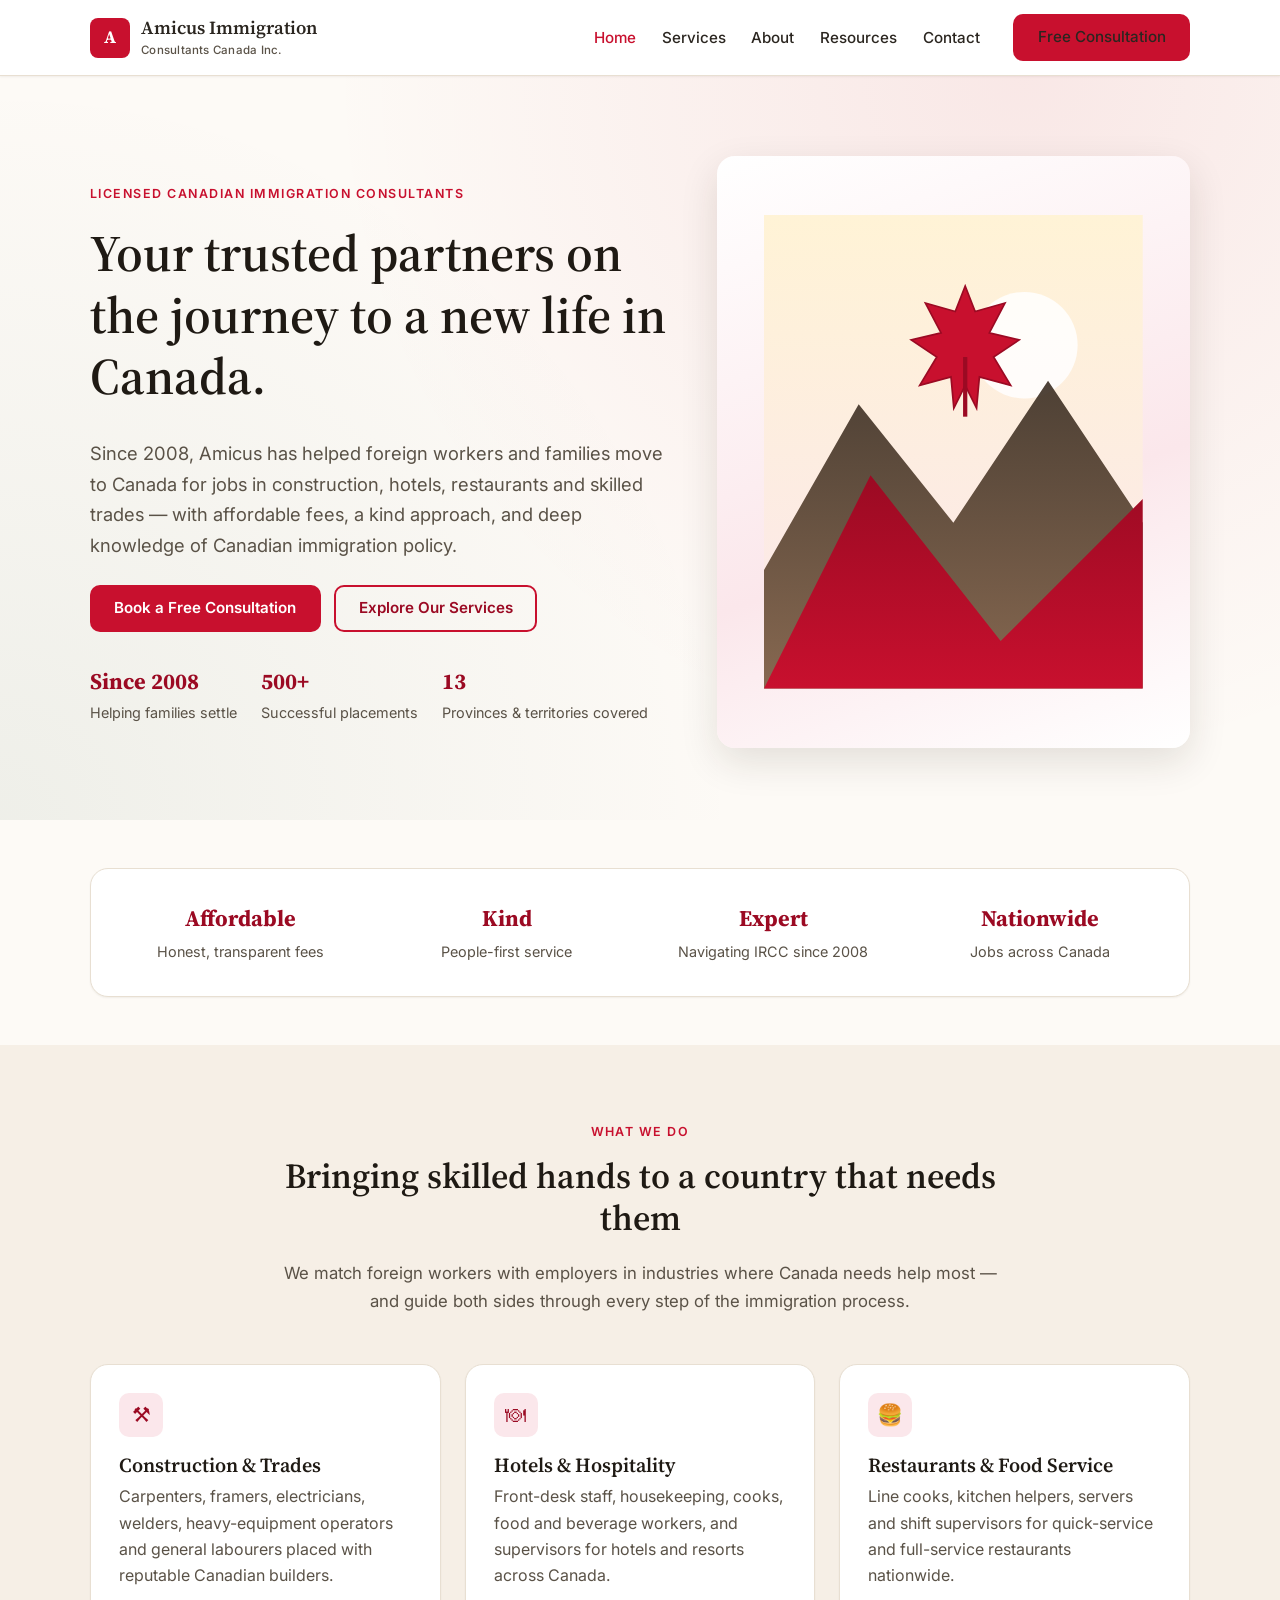
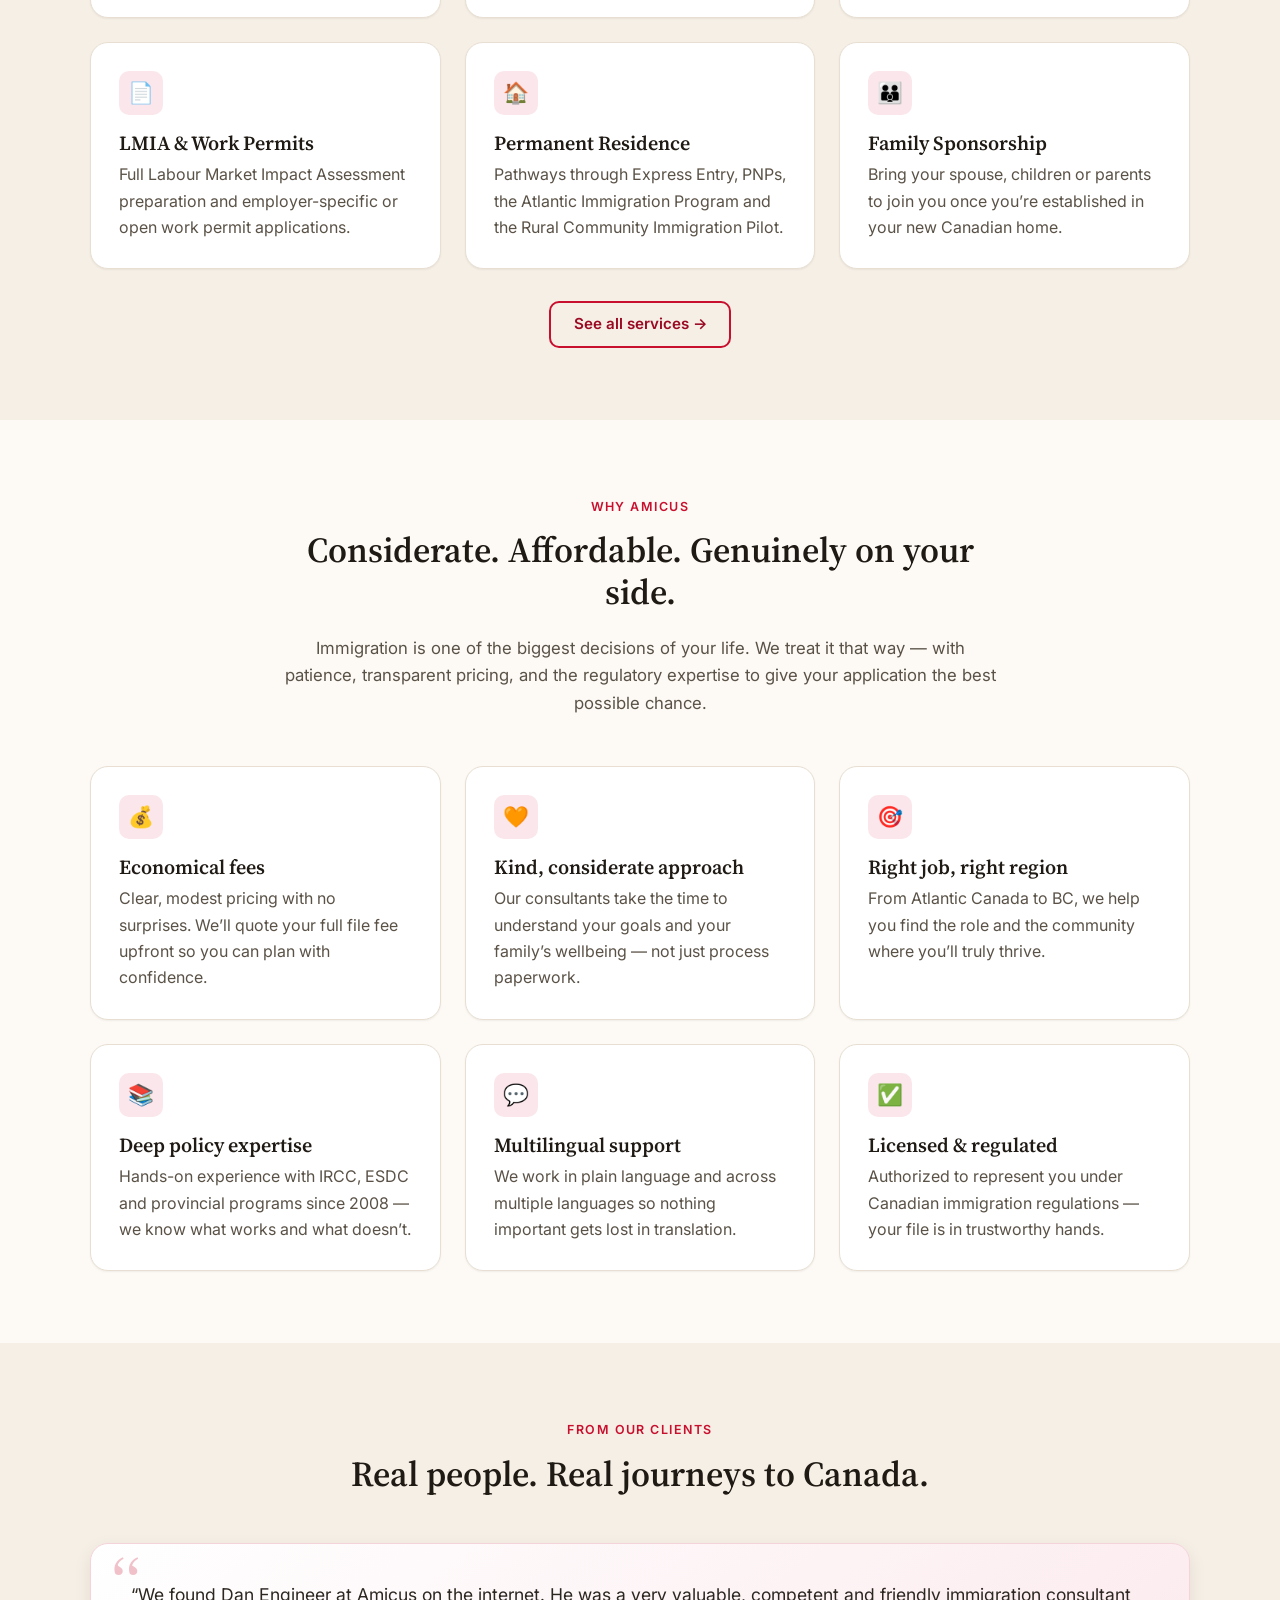
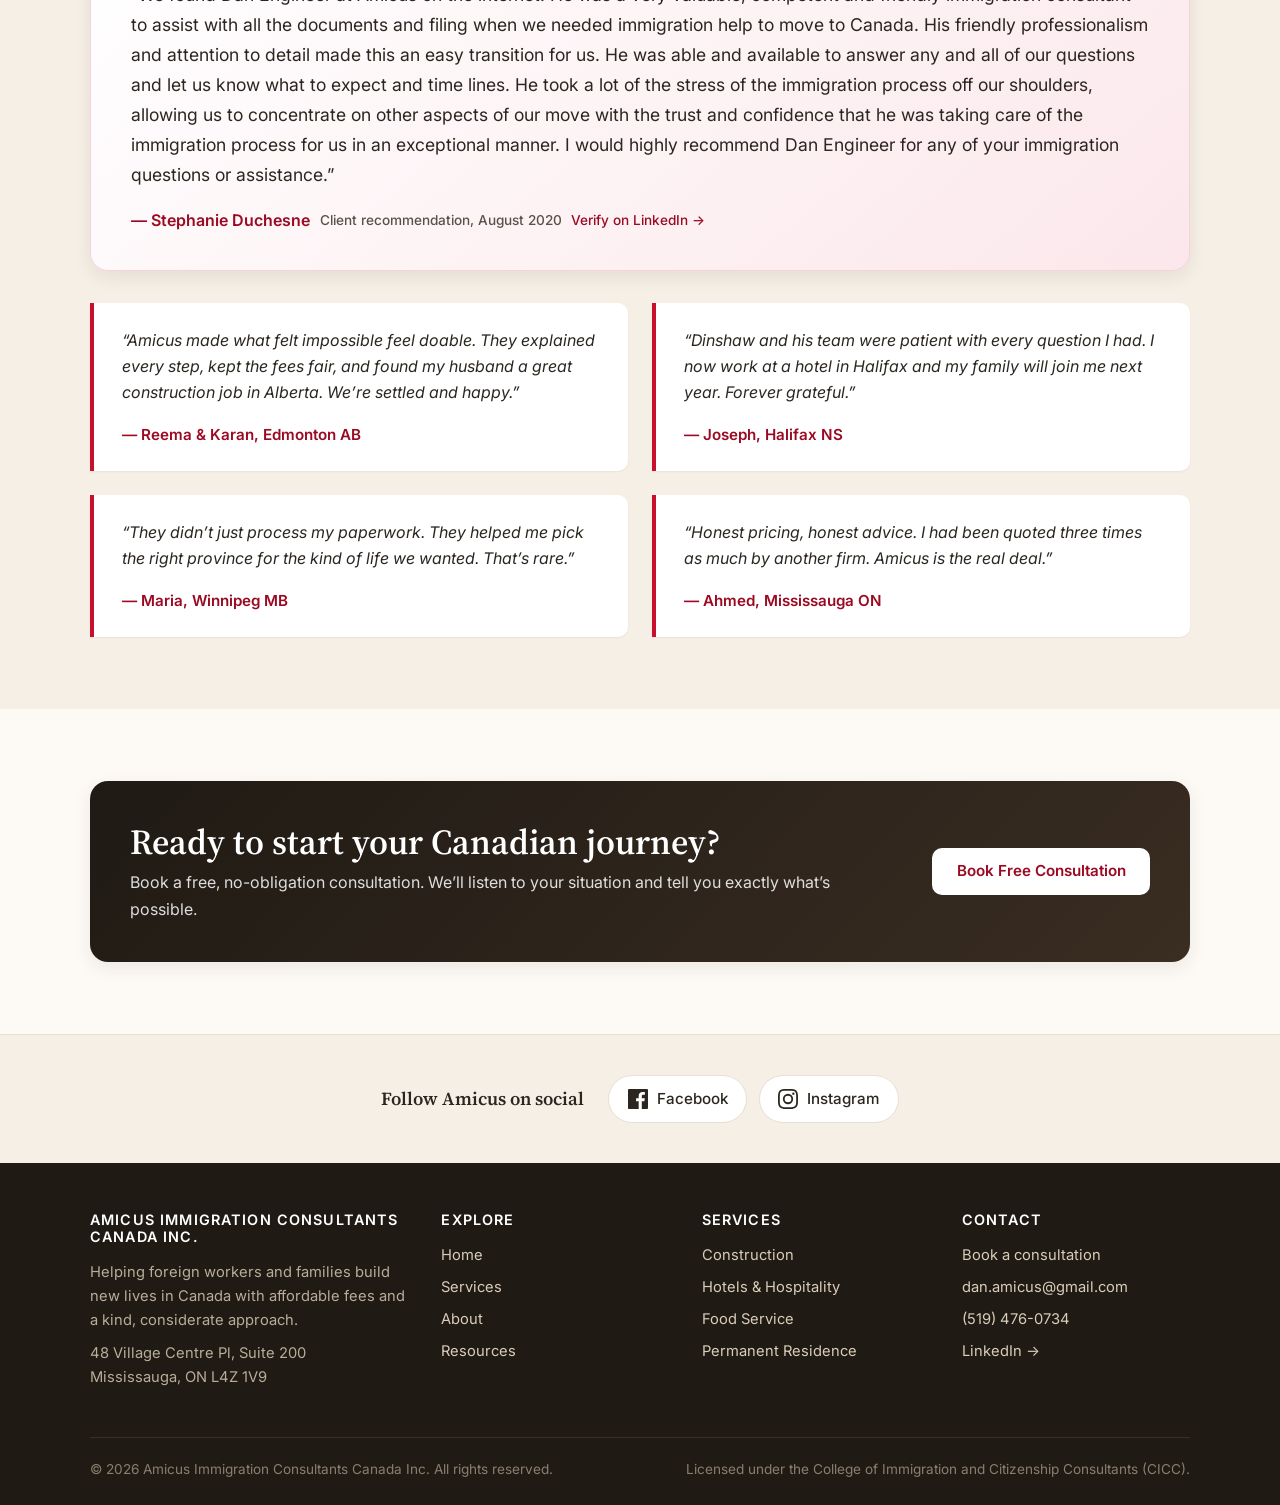
==== index.html @ af92e6f1 "update social media links" ====
<!DOCTYPE html>
<html lang="en">
<head>
  <meta charset="UTF-8" />
  <meta name="viewport" content="width=device-width, initial-scale=1.0" />
  <title>Amicus Immigration Consultants Canada Inc. — Your Path to a Life in Canada</title>
  <meta name="description" content="Amicus Immigration Consultants Canada Inc. helps foreign workers and families move to Canada for construction, hospitality, food service and other roles. Affordable fees, kind service, deep expertise in Canadian immigration policy." />
  <link rel="preconnect" href="https://fonts.googleapis.com" />
  <link rel="preconnect" href="https://fonts.gstatic.com" crossorigin />
  <link href="https://fonts.googleapis.com/css2?family=Inter:wght@400;500;600;700&family=Source+Serif+Pro:wght@400;600;700&display=swap" rel="stylesheet" />
  <link rel="stylesheet" href="css/styles.css" />
</head>
<body>
  <!-- Header -->
  <header class="site-header">
    <div class="container">
      <a href="index.html" class="brand">
        <div class="brand-mark">A</div>
        <div>
          <span class="brand-name">Amicus Immigration</span>
          <span class="brand-tag">Consultants Canada Inc.</span>
        </div>
      </a>
      <button class="nav-toggle" aria-label="Toggle navigation" aria-expanded="false">&#9776;</button>
      <nav class="nav" aria-label="Primary">
        <a href="index.html">Home</a>
        <a href="services.html">Services</a>
        <a href="about.html">About</a>
        <a href="resources.html">Resources</a>
        <a href="contact.html">Contact</a>
        <a href="contact.html" class="btn btn-primary">Free Consultation</a>
      </nav>
    </div>
  </header>

  <!-- Hero -->
  <section class="hero">
    <div class="container hero-grid">
      <div>
        <span class="eyebrow">Licensed Canadian Immigration Consultants</span>
        <h1>Your trusted partners on the journey to a new life in Canada.</h1>
        <p class="lead">Since 2008, Amicus has helped foreign workers and families move to Canada for jobs in construction, hotels, restaurants and skilled trades — with affordable fees, a kind approach, and deep knowledge of Canadian immigration policy.</p>
        <div class="hero-cta">
          <a href="contact.html" class="btn btn-primary">Book a Free Consultation</a>
          <a href="services.html" class="btn btn-outline">Explore Our Services</a>
        </div>
        <div class="hero-trust">
          <span><strong>Since 2008</strong>Helping families settle</span>
          <span><strong>500+</strong>Successful placements</span>
          <span><strong>13</strong>Provinces &amp; territories covered</span>
        </div>
      </div>
      <div class="hero-visual" aria-hidden="true">
        <!-- Inline SVG: warm illustration of mountains + maple leaf -->
        <svg viewBox="0 0 320 400" xmlns="http://www.w3.org/2000/svg">
          <defs>
            <linearGradient id="sky" x1="0" y1="0" x2="0" y2="1">
              <stop offset="0%" stop-color="#fff3d6"/>
              <stop offset="100%" stop-color="#fbe7eb"/>
            </linearGradient>
            <linearGradient id="mtn" x1="0" y1="0" x2="0" y2="1">
              <stop offset="0%" stop-color="#3a2d22"/>
              <stop offset="100%" stop-color="#7a5a3f"/>
            </linearGradient>
            <linearGradient id="mtn2" x1="0" y1="0" x2="0" y2="1">
              <stop offset="0%" stop-color="#9b0a23"/>
              <stop offset="100%" stop-color="#c8102e"/>
            </linearGradient>
          </defs>
          <rect width="320" height="400" fill="url(#sky)"/>
          <!-- sun -->
          <circle cx="220" cy="110" r="45" fill="#fff" opacity="0.85"/>
          <!-- back mountains -->
          <polygon points="0,300 80,160 160,260 240,140 320,260 320,400 0,400" fill="url(#mtn)" opacity="0.9"/>
          <!-- front mountain (red) -->
          <polygon points="0,400 90,220 200,360 320,240 320,400" fill="url(#mtn2)"/>
          <!-- maple leaf -->
          <g transform="translate(110 60) scale(1.2)">
            <path d="M50 0 L57 18 L78 12 L67 33 L88 38 L70 50 L82 70 L60 64 L58 86 L50 70 L42 86 L40 64 L18 70 L30 50 L12 38 L33 33 L22 12 L43 18 Z" fill="#c8102e" stroke="#9b0a23" stroke-width="1.2"/>
            <line x1="50" y1="50" x2="50" y2="92" stroke="#9b0a23" stroke-width="3"/>
          </g>
        </svg>
      </div>
    </div>
  </section>

  <!-- Value strip -->
  <section class="section section--tight">
    <div class="container">
      <div class="values">
        <div class="value"><strong>Affordable</strong><span>Honest, transparent fees</span></div>
        <div class="value"><strong>Kind</strong><span>People-first service</span></div>
        <div class="value"><strong>Expert</strong><span>Navigating IRCC since 2008</span></div>
        <div class="value"><strong>Nationwide</strong><span>Jobs across Canada</span></div>
      </div>
    </div>
  </section>

  <!-- Services -->
  <section class="section section--alt">
    <div class="container">
      <div class="section-header">
        <span class="eyebrow">What We Do</span>
        <h2>Bringing skilled hands to a country that needs them</h2>
        <p>We match foreign workers with employers in industries where Canada needs help most — and guide both sides through every step of the immigration process.</p>
      </div>
      <div class="grid grid-3">
        <div class="card">
          <div class="icon">&#9874;</div>
          <h3>Construction &amp; Trades</h3>
          <p>Carpenters, framers, electricians, welders, heavy-equipment operators and general labourers placed with reputable Canadian builders.</p>
        </div>
        <div class="card">
          <div class="icon">&#127869;</div>
          <h3>Hotels &amp; Hospitality</h3>
          <p>Front-desk staff, housekeeping, cooks, food and beverage workers, and supervisors for hotels and resorts across Canada.</p>
        </div>
        <div class="card">
          <div class="icon">&#127828;</div>
          <h3>Restaurants &amp; Food Service</h3>
          <p>Line cooks, kitchen helpers, servers and shift supervisors for quick-service and full-service restaurants nationwide.</p>
        </div>
        <div class="card">
          <div class="icon">&#128196;</div>
          <h3>LMIA &amp; Work Permits</h3>
          <p>Full Labour Market Impact Assessment preparation and employer-specific or open work permit applications.</p>
        </div>
        <div class="card">
          <div class="icon">&#127968;</div>
          <h3>Permanent Residence</h3>
          <p>Pathways through Express Entry, PNPs, the Atlantic Immigration Program and the Rural Community Immigration Pilot.</p>
        </div>
        <div class="card">
          <div class="icon">&#128106;</div>
          <h3>Family Sponsorship</h3>
          <p>Bring your spouse, children or parents to join you once you&rsquo;re established in your new Canadian home.</p>
        </div>
      </div>
      <div class="text-center mt-2">
        <a href="services.html" class="btn btn-outline">See all services &rarr;</a>
      </div>
    </div>
  </section>

  <!-- Why choose us -->
  <section class="section">
    <div class="container">
      <div class="section-header">
        <span class="eyebrow">Why Amicus</span>
        <h2>Considerate. Affordable. Genuinely on your side.</h2>
        <p>Immigration is one of the biggest decisions of your life. We treat it that way — with patience, transparent pricing, and the regulatory expertise to give your application the best possible chance.</p>
      </div>
      <div class="grid grid-3">
        <div class="card">
          <div class="icon">&#128176;</div>
          <h3>Economical fees</h3>
          <p>Clear, modest pricing with no surprises. We&rsquo;ll quote your full file fee upfront so you can plan with confidence.</p>
        </div>
        <div class="card">
          <div class="icon">&#129505;</div>
          <h3>Kind, considerate approach</h3>
          <p>Our consultants take the time to understand your goals and your family&rsquo;s wellbeing — not just process paperwork.</p>
        </div>
        <div class="card">
          <div class="icon">&#127919;</div>
          <h3>Right job, right region</h3>
          <p>From Atlantic Canada to BC, we help you find the role and the community where you&rsquo;ll truly thrive.</p>
        </div>
        <div class="card">
          <div class="icon">&#128218;</div>
          <h3>Deep policy expertise</h3>
          <p>Hands-on experience with IRCC, ESDC and provincial programs since 2008 — we know what works and what doesn&rsquo;t.</p>
        </div>
        <div class="card">
          <div class="icon">&#128172;</div>
          <h3>Multilingual support</h3>
          <p>We work in plain language and across multiple languages so nothing important gets lost in translation.</p>
        </div>
        <div class="card">
          <div class="icon">&#9989;</div>
          <h3>Licensed &amp; regulated</h3>
          <p>Authorized to represent you under Canadian immigration regulations — your file is in trustworthy hands.</p>
        </div>
      </div>
    </div>
  </section>

  <!-- Testimonials -->
  <section class="section section--alt">
    <div class="container">
      <div class="section-header">
        <span class="eyebrow">From Our Clients</span>
        <h2>Real people. Real journeys to Canada.</h2>
      </div>

      <div class="quote quote--featured">
        <p>&ldquo;We found Dan Engineer at Amicus on the internet. He was a very valuable, competent and friendly immigration consultant to assist with all the documents and filing when we needed immigration help to move to Canada. His friendly professionalism and attention to detail made this an easy transition for us. He was able and available to answer any and all of our questions and let us know what to expect and time lines. He took a lot of the stress of the immigration process off our shoulders, allowing us to concentrate on other aspects of our move with the trust and confidence that he was taking care of the immigration process for us in an exceptional manner. I would highly recommend Dan Engineer for any of your immigration questions or assistance.&rdquo;</p>
        <cite>
          — Stephanie Duchesne
          <span class="verified">Client recommendation, August 2020</span>
          <a href="https://www.linkedin.com/in/dan-engineer-rcic-58130929/" target="_blank" rel="noopener">Verify on LinkedIn &rarr;</a>
        </cite>
      </div>

      <div class="grid grid-2">
        <div class="quote">
          <p>&ldquo;Amicus made what felt impossible feel doable. They explained every step, kept the fees fair, and found my husband a great construction job in Alberta. We&rsquo;re settled and happy.&rdquo;</p>
          <cite>— Reema &amp; Karan, Edmonton AB</cite>
        </div>
        <div class="quote">
          <p>&ldquo;Dinshaw and his team were patient with every question I had. I now work at a hotel in Halifax and my family will join me next year. Forever grateful.&rdquo;</p>
          <cite>— Joseph, Halifax NS</cite>
        </div>
        <div class="quote">
          <p>&ldquo;They didn&rsquo;t just process my paperwork. They helped me pick the right province for the kind of life we wanted. That&rsquo;s rare.&rdquo;</p>
          <cite>— Maria, Winnipeg MB</cite>
        </div>
        <div class="quote">
          <p>&ldquo;Honest pricing, honest advice. I had been quoted three times as much by another firm. Amicus is the real deal.&rdquo;</p>
          <cite>— Ahmed, Mississauga ON</cite>
        </div>
      </div>
    </div>
  </section>

  <!-- CTA -->
  <section class="section">
    <div class="container">
      <div class="cta-banner">
        <div>
          <h2>Ready to start your Canadian journey?</h2>
          <p>Book a free, no-obligation consultation. We&rsquo;ll listen to your situation and tell you exactly what&rsquo;s possible.</p>
        </div>
        <a href="contact.html" class="btn btn-light">Book Free Consultation</a>
      </div>
    </div>
  </section>

  <!-- Social -->
  <section class="social-strip">
    <div class="container">
      <span class="social-strip-label">Follow Amicus on social</span>
      <div class="social-links">
        <a class="social-link social-link--facebook" href="https://www.facebook.com/dan.amicus/" target="_blank" rel="noopener" aria-label="Amicus Immigration on Facebook">
          <svg viewBox="0 0 24 24" fill="currentColor" aria-hidden="true"><path d="M22.675 0H1.325C.593 0 0 .593 0 1.325v21.351C0 23.408.593 24 1.325 24H12.82v-9.294H9.692v-3.622h3.128V8.413c0-3.1 1.894-4.788 4.659-4.788 1.325 0 2.463.099 2.795.143v3.24l-1.918.001c-1.504 0-1.795.715-1.795 1.763v2.313h3.587l-.467 3.622h-3.12V24h6.116c.73 0 1.323-.593 1.323-1.325V1.325C24 .593 23.408 0 22.675 0z"/></svg>
          <span>Facebook</span>
        </a>
        <a class="social-link social-link--instagram" href="https://www.instagram.com/amicus_immigration_canada" target="_blank" rel="noopener" aria-label="Amicus Immigration on Instagram">
          <svg viewBox="0 0 24 24" fill="currentColor" aria-hidden="true"><path d="M12 2.163c3.204 0 3.584.012 4.85.07 3.252.148 4.771 1.691 4.919 4.919.058 1.265.069 1.645.069 4.849 0 3.205-.012 3.584-.069 4.849-.149 3.225-1.664 4.771-4.919 4.919-1.266.058-1.644.07-4.85.07-3.204 0-3.584-.012-4.849-.07-3.26-.149-4.771-1.699-4.919-4.92-.058-1.265-.07-1.644-.07-4.849 0-3.204.013-3.583.07-4.849.149-3.227 1.664-4.771 4.919-4.919 1.266-.057 1.645-.069 4.849-.069zM12 0C8.741 0 8.333.014 7.053.072 2.695.272.273 2.69.073 7.052.014 8.333 0 8.741 0 12c0 3.259.014 3.668.072 4.948.2 4.358 2.618 6.78 6.98 6.98C8.333 23.986 8.741 24 12 24c3.259 0 3.668-.014 4.948-.072 4.354-.2 6.782-2.618 6.979-6.98.059-1.28.073-1.689.073-4.948 0-3.259-.014-3.667-.072-4.947-.196-4.354-2.617-6.78-6.979-6.98C15.668.014 15.259 0 12 0zm0 5.838a6.162 6.162 0 100 12.324 6.162 6.162 0 000-12.324zM12 16a4 4 0 110-8 4 4 0 010 8zm6.406-11.845a1.44 1.44 0 100 2.881 1.44 1.44 0 000-2.881z"/></svg>
          <span>Instagram</span>
        </a>
      </div>
    </div>
  </section>

  <!-- Footer -->
  <footer class="site-footer">
    <div class="container">
      <div class="footer-grid">
        <div>
          <h4>Amicus Immigration Consultants Canada Inc.</h4>
          <p>Helping foreign workers and families build new lives in Canada with affordable fees and a kind, considerate approach.</p>
          <p>48 Village Centre Pl, Suite 200<br/>Mississauga, ON L4Z 1V9</p>
        </div>
        <div>
          <h4>Explore</h4>
          <p><a href="index.html">Home</a></p>
          <p><a href="services.html">Services</a></p>
          <p><a href="about.html">About</a></p>
          <p><a href="resources.html">Resources</a></p>
        </div>
        <div>
          <h4>Services</h4>
          <p><a href="services.html#construction">Construction</a></p>
          <p><a href="services.html#hospitality">Hotels &amp; Hospitality</a></p>
          <p><a href="services.html#foodservice">Food Service</a></p>
          <p><a href="services.html#pr">Permanent Residence</a></p>
        </div>
        <div>
          <h4>Contact</h4>
          <p><a href="contact.html">Book a consultation</a></p>
          <p><a href="mailto:dan.amicus@gmail.com">dan.amicus@gmail.com</a></p>
          <p><a href="tel:+15194760734">(519) 476-0734</a></p>
          <p><a href="https://www.linkedin.com/in/dan-engineer-rcic-58130929/" target="_blank" rel="noopener">LinkedIn &rarr;</a></p>
        </div>
      </div>
      <div class="footer-bottom">
        <span>&copy; <span id="year"></span> Amicus Immigration Consultants Canada Inc. All rights reserved.</span>
        <span>Licensed under the College of Immigration and Citizenship Consultants (CICC).</span>
      </div>
    </div>
  </footer>

  <script src="js/main.js"></script>
</body>
</html>
---- css/styles.css ----
/* ==========================================================================
   Amicus Immigration Consultants Canada Inc.
   Warm, welcoming visual style with Canadian red accent.
   ========================================================================== */

:root {
  --color-bg: #fdfaf6;
  --color-surface: #ffffff;
  --color-surface-alt: #f6efe6;
  --color-text: #2b2620;
  --color-text-muted: #5a5247;
  --color-accent: #c8102e;            /* Canadian red */
  --color-accent-dark: #9b0a23;
  --color-accent-soft: #fbe7eb;
  --color-border: #e8dfd2;
  --color-maple: #d94a2a;
  --color-forest: #2f5d3b;

  --font-heading: "Source Serif Pro", "Georgia", "Cambria", serif;
  --font-body: "Inter", -apple-system, BlinkMacSystemFont, "Segoe UI", Roboto, "Helvetica Neue", Arial, sans-serif;

  --radius-sm: 6px;
  --radius-md: 10px;
  --radius-lg: 18px;

  --shadow-sm: 0 1px 2px rgba(40, 30, 20, 0.06);
  --shadow-md: 0 6px 18px rgba(40, 30, 20, 0.08);
  --shadow-lg: 0 14px 38px rgba(40, 30, 20, 0.12);

  --container: 1140px;
}

/* Reset / base */
*, *::before, *::after { box-sizing: border-box; }
html { scroll-behavior: smooth; }
body {
  margin: 0;
  font-family: var(--font-body);
  color: var(--color-text);
  background: var(--color-bg);
  line-height: 1.65;
  -webkit-font-smoothing: antialiased;
}

h1, h2, h3, h4 {
  font-family: var(--font-heading);
  color: #1f1a14;
  line-height: 1.2;
  margin: 0 0 0.6em;
  font-weight: 600;
}

h1 { font-size: clamp(2rem, 4.5vw, 3.2rem); }
h2 { font-size: clamp(1.6rem, 3vw, 2.2rem); }
h3 { font-size: 1.25rem; }

p { margin: 0 0 1em; color: var(--color-text-muted); }
a { color: var(--color-accent-dark); text-decoration: none; }
a:hover { color: var(--color-accent); text-decoration: underline; }

img { max-width: 100%; display: block; }

/* Layout */
.container {
  width: 100%;
  max-width: var(--container);
  margin: 0 auto;
  padding: 0 1.25rem;
}

.section {
  padding: 4.5rem 0;
}
.section--tight { padding: 3rem 0; }
.section--alt { background: var(--color-surface-alt); }
.section--accent {
  background: linear-gradient(135deg, var(--color-accent) 0%, var(--color-accent-dark) 100%);
  color: #fff;
}
.section--accent h2, .section--accent h3 { color: #fff; }
.section--accent p { color: rgba(255,255,255,0.92); }

.eyebrow {
  display: inline-block;
  text-transform: uppercase;
  letter-spacing: 0.12em;
  font-size: 0.78rem;
  font-weight: 600;
  color: var(--color-accent);
  margin-bottom: 0.75rem;
}
.section--accent .eyebrow { color: #fde8ec; }

/* Header */
.site-header {
  background: var(--color-surface);
  border-bottom: 1px solid var(--color-border);
  position: sticky;
  top: 0;
  z-index: 50;
  box-shadow: var(--shadow-sm);
}
.site-header .container {
  display: flex;
  align-items: center;
  justify-content: space-between;
  padding-top: 0.9rem;
  padding-bottom: 0.9rem;
}
.brand {
  display: flex;
  align-items: center;
  gap: 0.7rem;
  text-decoration: none;
  color: var(--color-text);
}
.brand:hover { text-decoration: none; }
.brand-mark {
  width: 40px; height: 40px;
  display: grid; place-items: center;
  background: var(--color-accent);
  color: #fff;
  border-radius: 8px;
  font-weight: 700;
  font-family: var(--font-heading);
  font-size: 1.1rem;
}
.brand-name {
  font-family: var(--font-heading);
  font-weight: 600;
  font-size: 1.15rem;
  line-height: 1.1;
}
.brand-tag {
  display: block;
  font-size: 0.72rem;
  font-weight: 500;
  color: var(--color-text-muted);
  letter-spacing: 0.02em;
}

.nav { display: flex; align-items: center; gap: 1.6rem; }
.nav a {
  color: var(--color-text);
  font-weight: 500;
  font-size: 0.95rem;
}
.nav a.active, .nav a:hover { color: var(--color-accent); text-decoration: none; }
.nav .btn { margin-left: 0.5rem; }

.nav-toggle {
  display: none;
  background: none;
  border: 0;
  font-size: 1.5rem;
  cursor: pointer;
  color: var(--color-text);
}

/* Buttons */
.btn {
  display: inline-block;
  padding: 0.8rem 1.4rem;
  font-weight: 600;
  font-size: 0.95rem;
  border-radius: var(--radius-md);
  border: 2px solid transparent;
  cursor: pointer;
  transition: transform 0.15s ease, background 0.2s ease, color 0.2s ease, border-color 0.2s ease;
  text-decoration: none;
  line-height: 1.1;
}
.btn-primary {
  background: var(--color-accent);
  color: #fff;
}
.btn-primary:hover { background: var(--color-accent-dark); color: #fff; text-decoration: none; transform: translateY(-1px); }
.btn-outline {
  background: transparent;
  color: var(--color-accent-dark);
  border-color: var(--color-accent);
}
.btn-outline:hover { background: var(--color-accent); color: #fff; text-decoration: none; }
.btn-light {
  background: #fff;
  color: var(--color-accent-dark);
}
.btn-light:hover { background: #fff5f7; text-decoration: none; }

/* Hero */
.hero {
  position: relative;
  padding: 5rem 0 4.5rem;
  background:
    radial-gradient(circle at 80% 0%, rgba(200,16,46,0.08), transparent 55%),
    radial-gradient(circle at 0% 100%, rgba(47,93,59,0.07), transparent 50%),
    var(--color-bg);
  overflow: hidden;
}
.hero-grid {
  display: grid;
  grid-template-columns: 1.1fr 0.9fr;
  gap: 3rem;
  align-items: center;
}
.hero h1 { margin-top: 0.4rem; }
.hero p.lead {
  font-size: 1.15rem;
  color: var(--color-text-muted);
  max-width: 36rem;
  margin-bottom: 1.6rem;
}
.hero-cta { display: flex; gap: 0.85rem; flex-wrap: wrap; }
.hero-trust {
  margin-top: 2rem;
  display: flex;
  gap: 1.5rem;
  flex-wrap: wrap;
  color: var(--color-text-muted);
  font-size: 0.9rem;
}
.hero-trust span strong {
  display: block;
  color: var(--color-accent-dark);
  font-size: 1.4rem;
  font-family: var(--font-heading);
}
.hero-visual {
  position: relative;
  aspect-ratio: 4 / 5;
  border-radius: var(--radius-lg);
  background:
    linear-gradient(160deg, #fff 0%, #fbe7eb 60%, #fff 100%);
  box-shadow: var(--shadow-lg);
  display: grid;
  place-items: center;
  overflow: hidden;
}
.hero-visual svg { width: 80%; height: auto; }

/* Cards */
.grid {
  display: grid;
  gap: 1.5rem;
}
.grid-3 { grid-template-columns: repeat(3, 1fr); }
.grid-2 { grid-template-columns: repeat(2, 1fr); }
.grid-4 { grid-template-columns: repeat(4, 1fr); }

.card {
  background: var(--color-surface);
  border: 1px solid var(--color-border);
  border-radius: var(--radius-lg);
  padding: 1.75rem;
  box-shadow: var(--shadow-sm);
  transition: transform 0.18s ease, box-shadow 0.18s ease, border-color 0.18s ease;
}
.card:hover {
  transform: translateY(-3px);
  box-shadow: var(--shadow-md);
  border-color: #ead8c1;
}
.card h3 { margin-bottom: 0.4rem; }
.card .icon {
  width: 44px; height: 44px;
  display: grid; place-items: center;
  background: var(--color-accent-soft);
  color: var(--color-accent-dark);
  border-radius: 10px;
  margin-bottom: 1rem;
  font-size: 1.3rem;
}
.card p { margin: 0; }

.section-header {
  text-align: center;
  max-width: 720px;
  margin: 0 auto 3rem;
}
.section-header p { font-size: 1.05rem; }

/* Value strip */
.values {
  display: grid;
  grid-template-columns: repeat(4, 1fr);
  gap: 1rem;
  padding: 1.5rem;
  background: var(--color-surface);
  border-radius: var(--radius-lg);
  box-shadow: var(--shadow-sm);
  border: 1px solid var(--color-border);
}
.value { text-align: center; padding: 0.5rem; }
.value strong {
  display: block;
  font-family: var(--font-heading);
  font-size: 1.4rem;
  color: var(--color-accent-dark);
}
.value span { font-size: 0.9rem; color: var(--color-text-muted); }

/* Testimonials */
.quote {
  background: var(--color-surface);
  border-left: 4px solid var(--color-accent);
  padding: 1.5rem 1.75rem;
  border-radius: 0 var(--radius-md) var(--radius-md) 0;
  box-shadow: var(--shadow-sm);
}
.quote p { font-style: italic; color: var(--color-text); }
.quote cite {
  display: block;
  margin-top: 0.6rem;
  font-style: normal;
  font-weight: 600;
  color: var(--color-accent-dark);
  font-size: 0.95rem;
}
.quote--featured {
  background: linear-gradient(140deg, #fff 0%, #fbe7eb 100%);
  border-left: 0;
  border-radius: var(--radius-lg);
  padding: 2.25rem 2.5rem;
  box-shadow: var(--shadow-md);
  position: relative;
  margin-bottom: 2rem;
  border: 1px solid #f4d3da;
}
.quote--featured::before {
  content: "\201C";
  position: absolute;
  top: 0.25rem;
  left: 1.25rem;
  font-family: var(--font-heading);
  font-size: 5rem;
  line-height: 1;
  color: var(--color-accent);
  opacity: 0.25;
}
.quote--featured p {
  font-size: 1.1rem;
  line-height: 1.7;
  font-style: normal;
  position: relative;
}
.quote--featured cite {
  font-size: 1rem;
  display: flex;
  align-items: center;
  gap: 0.6rem;
  flex-wrap: wrap;
}
.quote--featured cite .verified {
  font-weight: 500;
  color: var(--color-text-muted);
  font-size: 0.85rem;
}
.quote--featured cite a {
  font-size: 0.85rem;
  font-weight: 500;
}

/* Social strip */
.social-strip {
  background: var(--color-surface-alt);
  padding: 2.5rem 0;
  border-top: 1px solid var(--color-border);
}
.social-strip .container {
  display: flex;
  align-items: center;
  justify-content: center;
  gap: 1.5rem;
  flex-wrap: wrap;
  text-align: center;
}
.social-strip-label {
  font-family: var(--font-heading);
  font-size: 1.15rem;
  font-weight: 600;
  color: var(--color-text);
}
.social-links {
  display: flex;
  gap: 0.75rem;
  flex-wrap: wrap;
  justify-content: center;
}
.social-link {
  display: inline-flex;
  align-items: center;
  gap: 0.55rem;
  padding: 0.65rem 1.15rem;
  background: #fff;
  border: 1px solid var(--color-border);
  border-radius: 999px;
  color: var(--color-text);
  font-weight: 500;
  font-size: 0.95rem;
  text-decoration: none;
  transition: transform 0.15s ease, box-shadow 0.15s ease, border-color 0.15s ease, color 0.15s ease, background 0.15s ease;
}
.social-link:hover {
  text-decoration: none;
  transform: translateY(-1px);
  box-shadow: var(--shadow-md);
  border-color: var(--color-accent);
  color: var(--color-accent-dark);
}
.social-link svg {
  width: 20px;
  height: 20px;
  display: block;
}
.social-link--facebook:hover { color: #1877f2; border-color: #1877f2; }
.social-link--instagram:hover {
  color: #fff;
  border-color: transparent;
  background: linear-gradient(135deg, #f58529 0%, #dd2a7b 50%, #8134af 100%);
}
.social-link--instagram:hover svg { color: #fff; }

/* CTA banner */
.cta-banner {
  display: grid;
  grid-template-columns: 1.4fr auto;
  gap: 2rem;
  align-items: center;
  background: linear-gradient(135deg, #1f1a14 0%, #3a2d22 100%);
  color: #fff;
  border-radius: var(--radius-lg);
  padding: 2.5rem;
  box-shadow: var(--shadow-md);
}
.cta-banner h2 { color: #fff; margin-bottom: 0.4rem; }
.cta-banner p { color: rgba(255,255,255,0.85); margin-bottom: 0; }

/* Footer */
.site-footer {
  background: #1f1a14;
  color: #d9cdb9;
  padding: 3rem 0 1.5rem;
}
.site-footer h4 {
  color: #fff;
  font-family: var(--font-body);
  font-size: 0.9rem;
  text-transform: uppercase;
  letter-spacing: 0.08em;
  margin-bottom: 0.9rem;
}
.footer-grid {
  display: grid;
  grid-template-columns: 1.4fr 1fr 1fr 1fr;
  gap: 2rem;
}
.site-footer a { color: #d9cdb9; }
.site-footer a:hover { color: #fff; }
.site-footer p { color: #b8ad99; font-size: 0.92rem; margin-bottom: 0.5rem; }
.footer-bottom {
  border-top: 1px solid #3a2f23;
  margin-top: 2.5rem;
  padding-top: 1.25rem;
  display: flex;
  justify-content: space-between;
  flex-wrap: wrap;
  gap: 1rem;
  color: #8a7f6d;
  font-size: 0.85rem;
}

/* Service detail (services page) */
.service-block {
  display: grid;
  grid-template-columns: auto 1fr;
  gap: 1.5rem;
  align-items: start;
  padding: 2rem 0;
  border-bottom: 1px solid var(--color-border);
}
.service-block:last-child { border-bottom: 0; }
.service-block .icon-lg {
  width: 64px; height: 64px;
  background: var(--color-accent-soft);
  color: var(--color-accent-dark);
  display: grid; place-items: center;
  border-radius: 14px;
  font-size: 1.8rem;
}
.service-block ul { padding-left: 1.25rem; margin: 0.5rem 0 0; }
.service-block li { color: var(--color-text-muted); margin-bottom: 0.35rem; }

/* About page */
.about-grid {
  display: grid;
  grid-template-columns: 1fr 1.4fr;
  gap: 3rem;
  align-items: center;
}
.about-portrait {
  background: linear-gradient(160deg, #fbe7eb, #fff);
  border-radius: var(--radius-lg);
  padding: 2rem;
  display: grid;
  place-items: center;
  aspect-ratio: 1;
  box-shadow: var(--shadow-md);
}
.about-portrait--photo {
  padding: 0;
  overflow: hidden;
  background: #fbe7eb;
  position: relative;
}
.about-portrait--photo::after {
  content: "";
  position: absolute;
  inset: 0;
  border-radius: var(--radius-lg);
  box-shadow: inset 0 0 0 6px rgba(255,255,255,0.6),
              inset 0 0 0 8px rgba(200,16,46,0.18);
  pointer-events: none;
}
.about-portrait--photo img {
  width: 100%;
  height: 100%;
  object-fit: cover;
  object-position: center 25%;
  display: block;
  border-radius: var(--radius-lg);
}

/* FAQ */
.faq details {
  background: var(--color-surface);
  border: 1px solid var(--color-border);
  border-radius: var(--radius-md);
  padding: 1rem 1.25rem;
  margin-bottom: 0.75rem;
  box-shadow: var(--shadow-sm);
}
.faq summary {
  font-weight: 600;
  cursor: pointer;
  font-family: var(--font-heading);
  font-size: 1.05rem;
  color: var(--color-text);
  list-style: none;
  display: flex;
  justify-content: space-between;
  align-items: center;
}
.faq summary::after {
  content: "+";
  font-size: 1.4rem;
  color: var(--color-accent);
  transition: transform 0.2s ease;
}
.faq details[open] summary::after { transform: rotate(45deg); }
.faq details p { margin: 0.75rem 0 0; }

/* Contact */
.contact-grid {
  display: grid;
  grid-template-columns: 1.1fr 1fr;
  gap: 3rem;
}
.contact-card {
  background: var(--color-surface);
  border: 1px solid var(--color-border);
  border-radius: var(--radius-lg);
  padding: 2rem;
  box-shadow: var(--shadow-sm);
  margin-bottom: 1.25rem;
}
.contact-card h3 { margin-bottom: 0.5rem; }
.contact-card p { margin-bottom: 0.3rem; }
.contact-card a { font-weight: 600; }

.form-row {
  display: grid;
  grid-template-columns: 1fr 1fr;
  gap: 1rem;
}
form label {
  display: block;
  font-weight: 600;
  font-size: 0.9rem;
  margin-bottom: 0.4rem;
  color: var(--color-text);
}
form input, form select, form textarea {
  width: 100%;
  padding: 0.75rem 0.9rem;
  font-family: var(--font-body);
  font-size: 0.98rem;
  border: 1px solid var(--color-border);
  border-radius: var(--radius-md);
  background: var(--color-surface);
  color: var(--color-text);
  margin-bottom: 1rem;
  transition: border-color 0.15s ease, box-shadow 0.15s ease;
}
form input:focus, form select:focus, form textarea:focus {
  outline: none;
  border-color: var(--color-accent);
  box-shadow: 0 0 0 3px var(--color-accent-soft);
}
form textarea { min-height: 140px; resize: vertical; }

.consent {
  display: flex;
  gap: 0.6rem;
  align-items: flex-start;
  font-size: 0.88rem;
  color: var(--color-text-muted);
  margin-bottom: 1rem;
}
.consent input { width: auto; margin: 0.25rem 0 0; }

/* Page hero (subpages) */
.page-hero {
  background: var(--color-surface-alt);
  padding: 3.5rem 0 3rem;
  border-bottom: 1px solid var(--color-border);
}
.page-hero h1 { margin-bottom: 0.4rem; }
.page-hero p { font-size: 1.1rem; max-width: 48rem; }

/* Utility */
.text-center { text-align: center; }
.mt-2 { margin-top: 2rem; }
.mt-1 { margin-top: 1rem; }
.lead { font-size: 1.1rem; }

/* Responsive */
@media (max-width: 900px) {
  .grid-3, .grid-4 { grid-template-columns: repeat(2, 1fr); }
  .values { grid-template-columns: repeat(2, 1fr); }
  .footer-grid { grid-template-columns: 1fr 1fr; }
  .hero-grid, .about-grid, .contact-grid { grid-template-columns: 1fr; }
  .hero-visual { max-width: 420px; margin: 0 auto; }
  .cta-banner { grid-template-columns: 1fr; text-align: center; }
}
@media (max-width: 640px) {
  .nav {
    display: none;
    position: absolute;
    top: 100%; left: 0; right: 0;
    background: #fff;
    flex-direction: column;
    align-items: stretch;
    padding: 1rem 1.25rem;
    border-bottom: 1px solid var(--color-border);
    gap: 0.5rem;
  }
  .nav.open { display: flex; }
  .nav a { padding: 0.6rem 0; border-bottom: 1px solid var(--color-border); }
  .nav .btn { margin: 0.5rem 0 0; text-align: center; }
  .nav-toggle { display: block; }
  .grid-3, .grid-4, .grid-2 { grid-template-columns: 1fr; }
  .values { grid-template-columns: 1fr 1fr; }
  .footer-grid { grid-template-columns: 1fr; }
  .form-row { grid-template-columns: 1fr; }
  .section { padding: 3rem 0; }
}
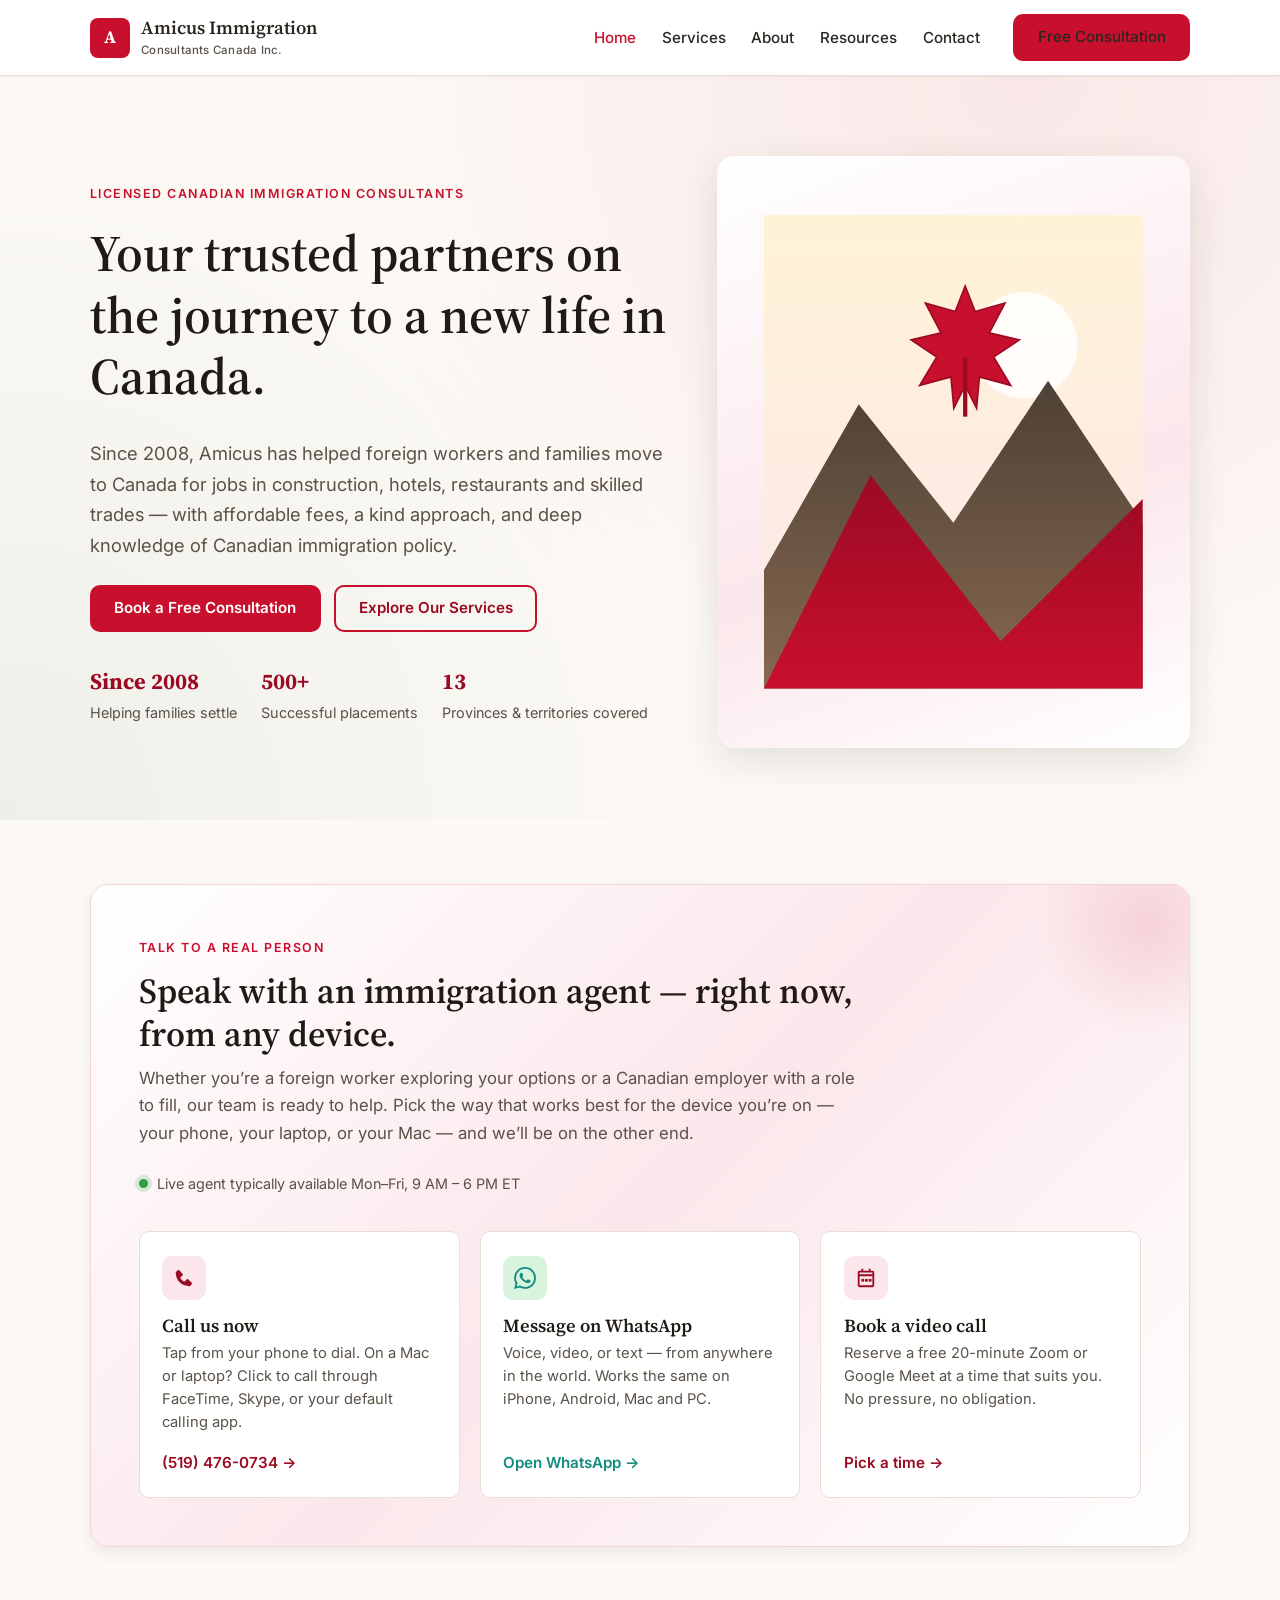
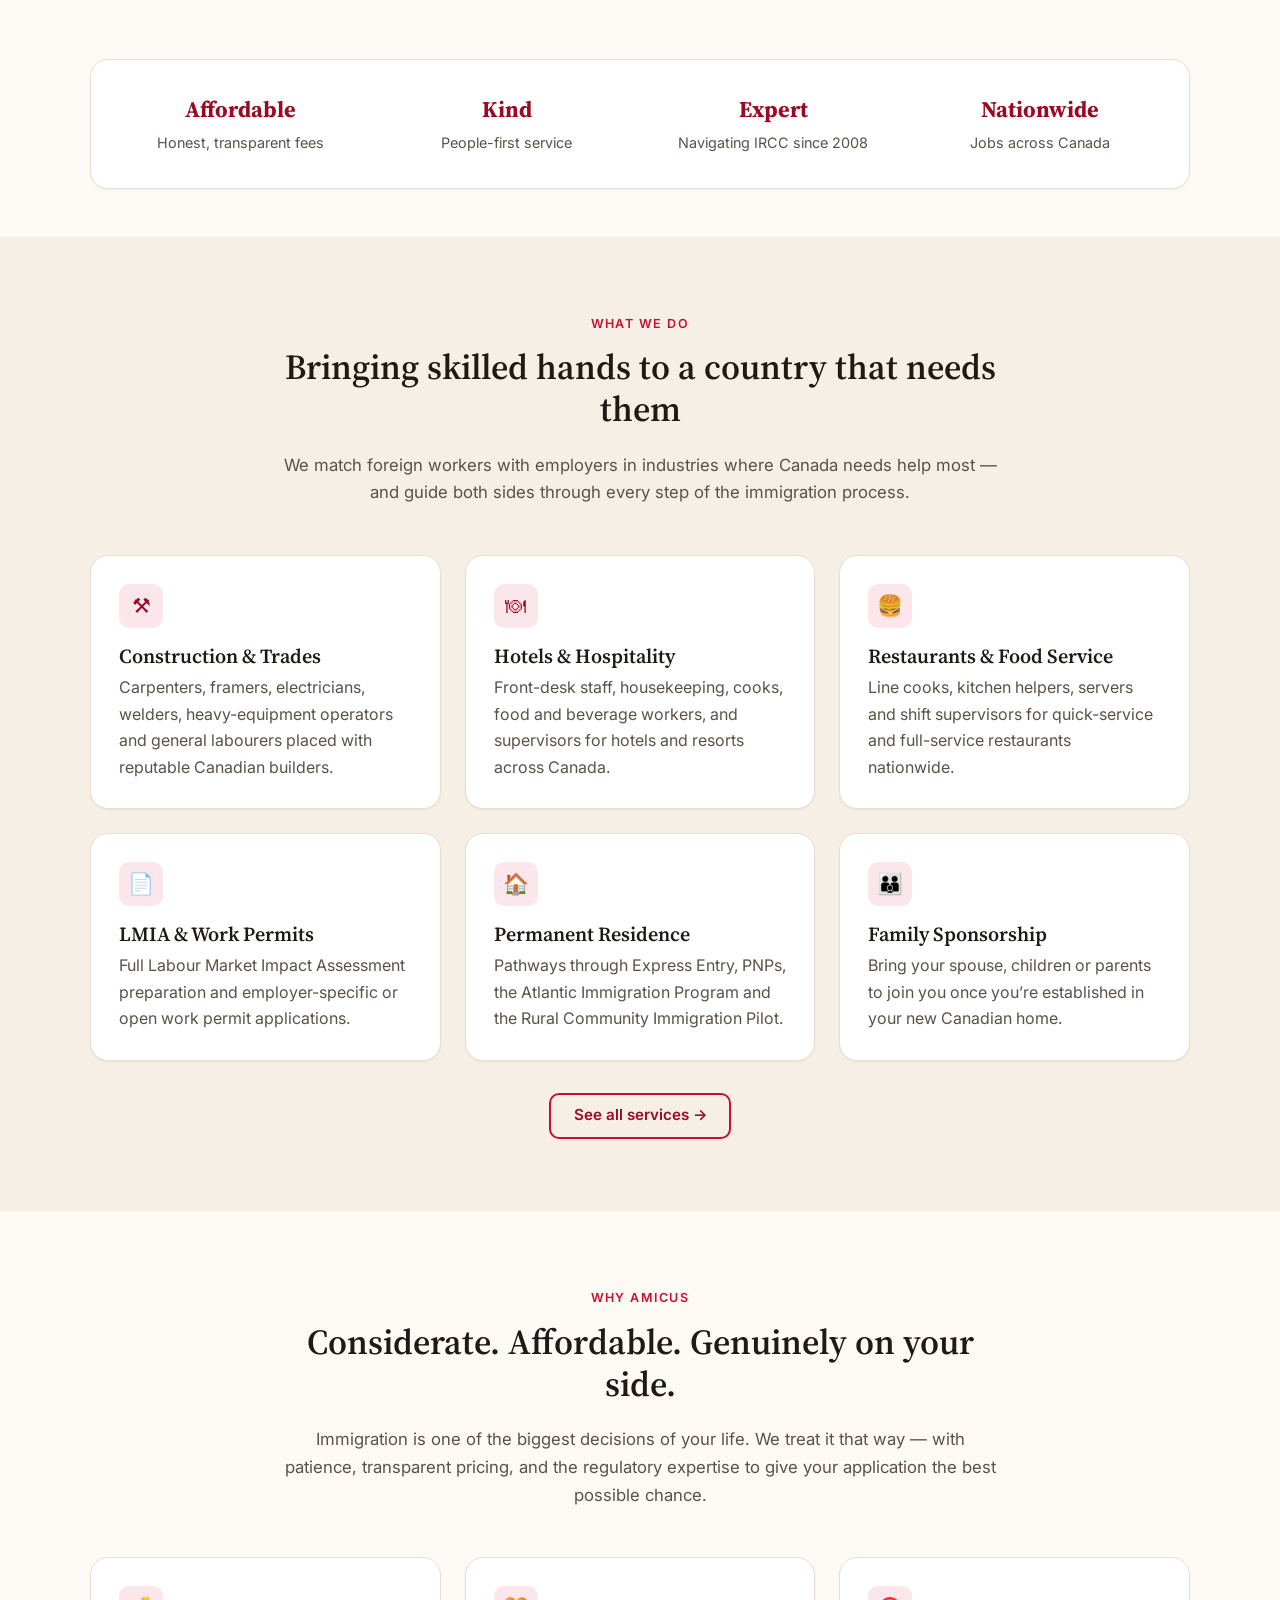
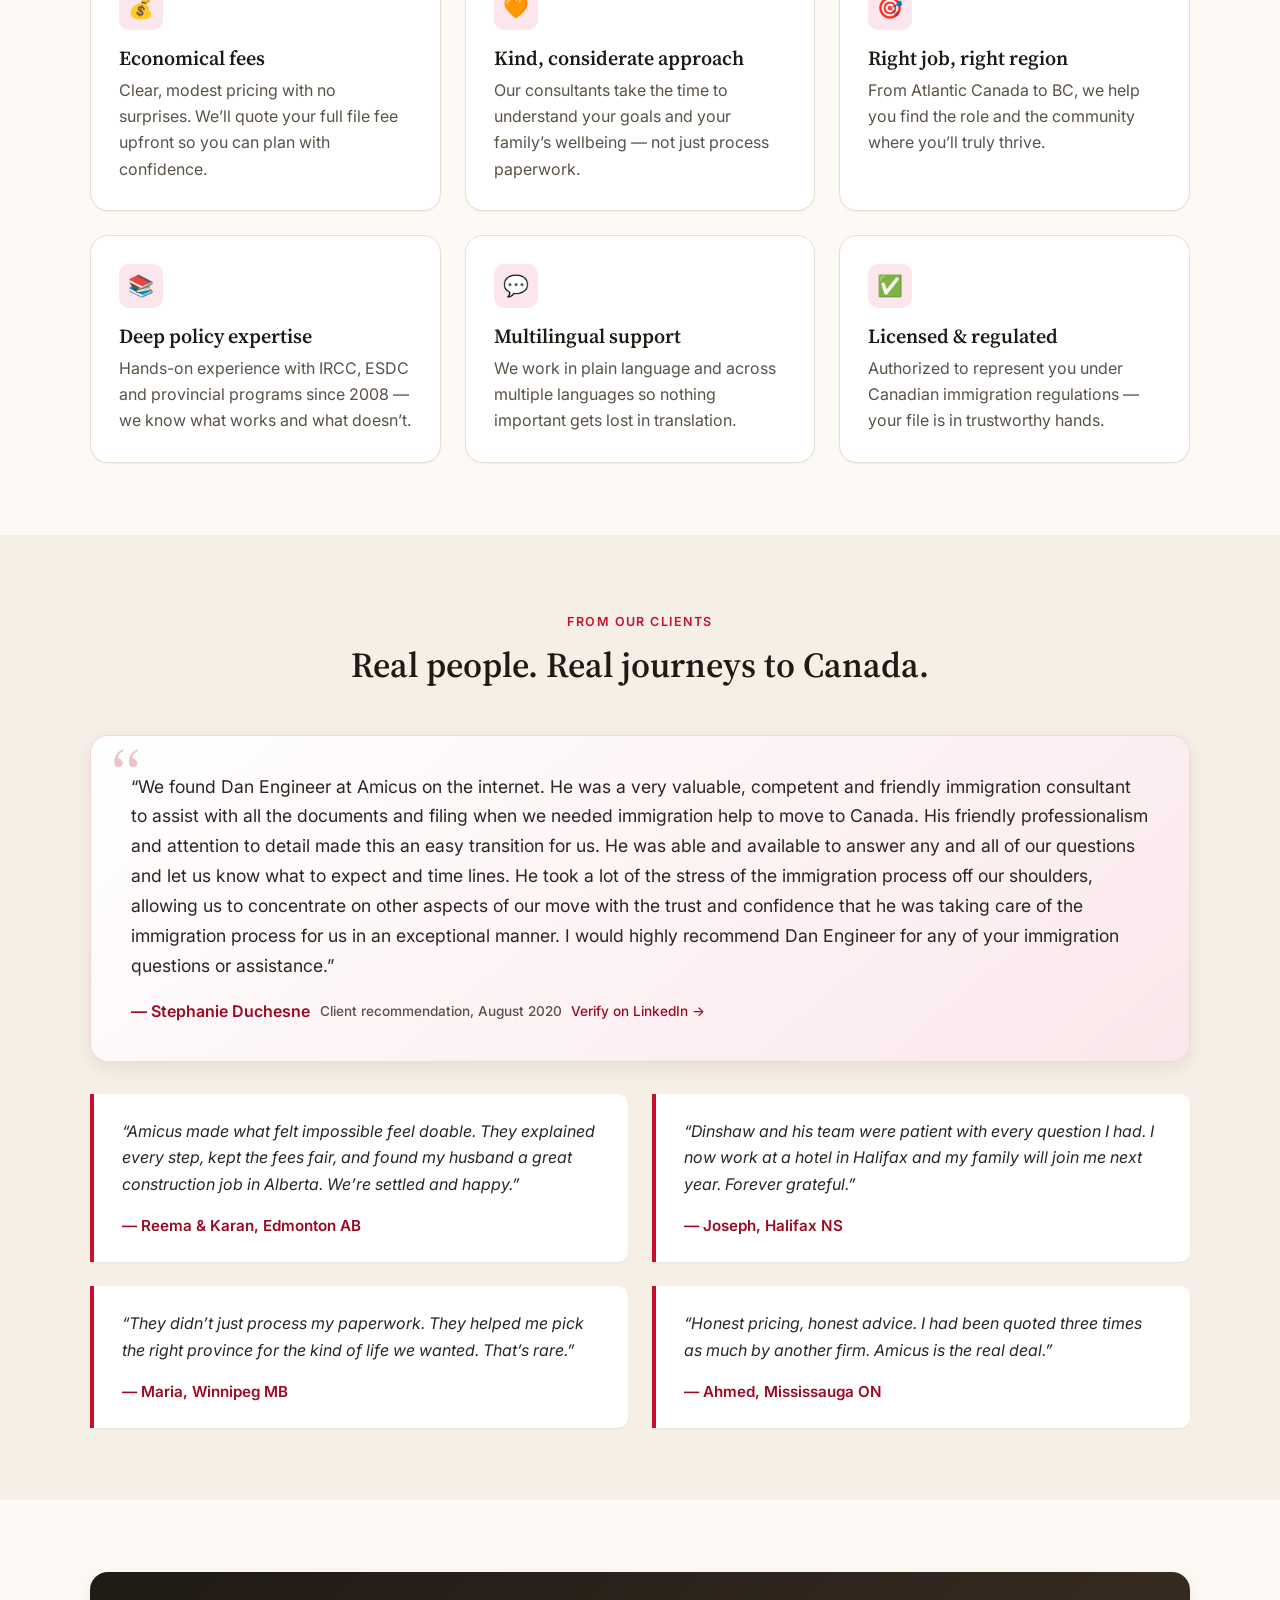
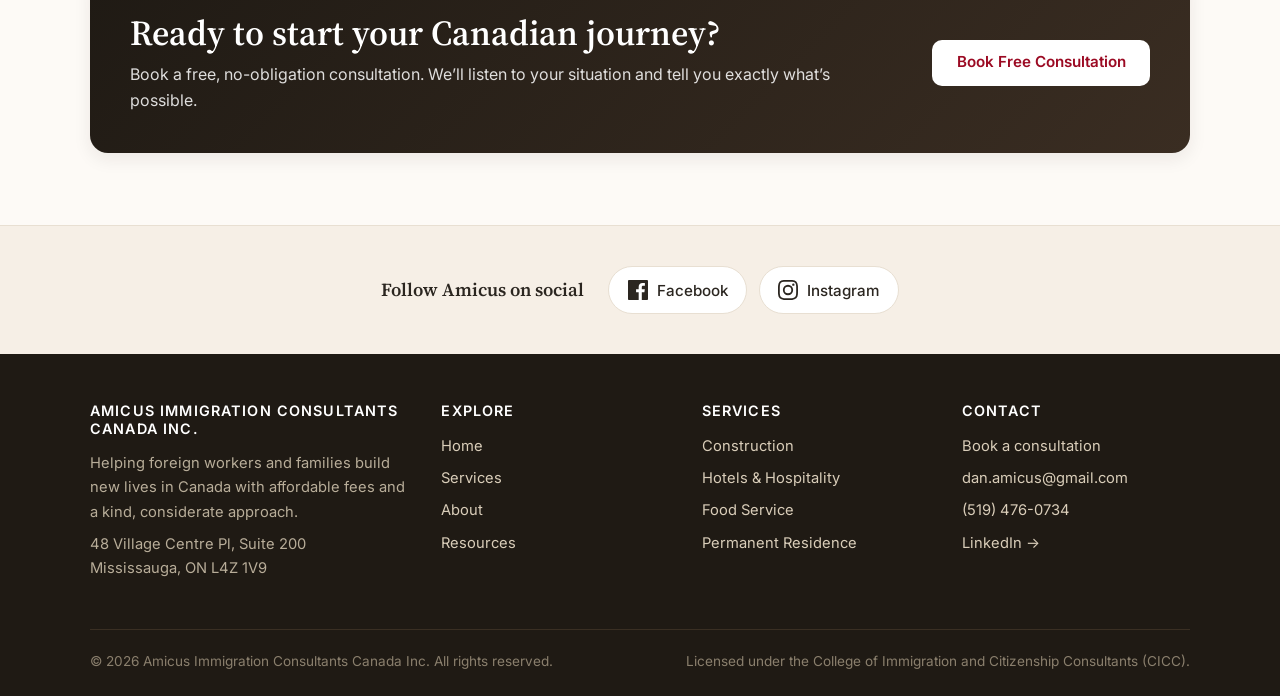
==== commit d86edc85: "ai agent" ====
--- a/index.html
+++ b/index.html
@@ -84,6 +84,48 @@
     </div>
   </section>
 
+  <!-- Talk to an agent -->
+  <section class="talk-to-agent">
+    <div class="container">
+      <div class="talk-card">
+        <div class="talk-card-intro">
+          <span class="eyebrow">Talk to a real person</span>
+          <h2>Speak with an immigration agent — right now, from any device.</h2>
+          <p>Whether you&rsquo;re a foreign worker exploring your options or a Canadian employer with a role to fill, our team is ready to help. Pick the way that works best for the device you&rsquo;re on — your phone, your laptop, or your Mac — and we&rsquo;ll be on the other end.</p>
+          <div class="talk-availability">Live agent typically available Mon&ndash;Fri, 9 AM &ndash; 6 PM ET</div>
+        </div>
+        <div class="talk-options">
+          <a class="talk-option talk-option--call" href="tel:+15194760734">
+            <div class="talk-option-icon" aria-hidden="true">
+              <svg viewBox="0 0 24 24" fill="currentColor"><path d="M20.487 17.14l-4.065-3.696a1 1 0 0 0-1.391.043l-2.393 2.461c-.576-.11-1.734-.471-2.926-1.66-1.192-1.193-1.553-2.354-1.66-2.926l2.459-2.394a1 1 0 0 0 .043-1.391L6.859 3.513a1 1 0 0 0-1.391-.087l-2.17 1.861a1 1 0 0 0-.29.649c-.015.25-.301 6.172 4.291 10.766C11.305 20.707 16.323 21 17.705 21c.202 0 .326-.006.359-.008a.992.992 0 0 0 .648-.291l1.86-2.171a.999.999 0 0 0-.085-1.39z"/></svg>
+            </div>
+            <h3>Call us now</h3>
+            <p>Tap from your phone to dial. On a Mac or laptop? Click to call through FaceTime, Skype, or your default calling app.</p>
+            <span class="talk-option-cta">(519) 476-0734 &rarr;</span>
+          </a>
+
+          <a class="talk-option talk-option--whatsapp" href="https://wa.me/15194760734?text=Hi%20Amicus%2C%20I%27d%20like%20to%20talk%20about%20immigrating%20to%20Canada." target="_blank" rel="noopener">
+            <div class="talk-option-icon" aria-hidden="true">
+              <svg viewBox="0 0 24 24" fill="currentColor"><path d="M.057 24l1.687-6.163c-1.041-1.804-1.588-3.849-1.587-5.946.003-6.556 5.338-11.891 11.893-11.891 3.181.001 6.167 1.24 8.413 3.488 2.245 2.248 3.481 5.236 3.48 8.414-.003 6.557-5.338 11.892-11.893 11.892-1.99-.001-3.951-.5-5.688-1.448l-6.305 1.654zm6.597-3.807c1.676.995 3.276 1.591 5.392 1.592 5.448 0 9.886-4.434 9.889-9.885.002-5.462-4.415-9.89-9.881-9.892-5.452 0-9.887 4.434-9.889 9.884-.001 2.225.651 3.891 1.746 5.634l-.999 3.648 3.742-.981zm11.387-5.464c-.074-.124-.272-.198-.57-.347-.297-.149-1.758-.868-2.031-.967-.272-.099-.47-.149-.669.149-.198.297-.768.967-.941 1.165-.173.198-.347.223-.644.074-.297-.149-1.255-.462-2.39-1.475-.883-.788-1.48-1.761-1.653-2.059-.173-.297-.018-.458.13-.606.134-.133.297-.347.446-.521.151-.172.2-.296.3-.495.099-.198.05-.372-.025-.521-.075-.148-.669-1.611-.916-2.206-.242-.579-.487-.501-.669-.51l-.57-.01c-.198 0-.52.074-.792.372s-1.04 1.016-1.04 2.479 1.065 2.876 1.213 3.074c.149.198 2.095 3.2 5.076 4.487.709.306 1.263.489 1.694.626.712.226 1.36.194 1.872.118.571-.085 1.758-.719 2.006-1.413.248-.695.248-1.29.173-1.414z"/></svg>
+            </div>
+            <h3>Message on WhatsApp</h3>
+            <p>Voice, video, or text &mdash; from anywhere in the world. Works the same on iPhone, Android, Mac and PC.</p>
+            <span class="talk-option-cta">Open WhatsApp &rarr;</span>
+          </a>
+
+          <a class="talk-option talk-option--book" href="contact.html">
+            <div class="talk-option-icon" aria-hidden="true">
+              <svg viewBox="0 0 24 24" fill="currentColor"><path d="M19 4h-2V2h-2v2H9V2H7v2H5c-1.1 0-2 .9-2 2v14c0 1.1.9 2 2 2h14c1.1 0 2-.9 2-2V6c0-1.1-.9-2-2-2zm0 16H5V10h14v10zm0-12H5V6h14v2z"/><rect x="7" y="13" width="3" height="3"/><rect x="11" y="13" width="3" height="3"/><rect x="15" y="13" width="3" height="3"/></svg>
+            </div>
+            <h3>Book a video call</h3>
+            <p>Reserve a free 20-minute Zoom or Google Meet at a time that suits you. No pressure, no obligation.</p>
+            <span class="talk-option-cta">Pick a time &rarr;</span>
+          </a>
+        </div>
+      </div>
+    </div>
+  </section>
+
   <!-- Value strip -->
   <section class="section section--tight">
     <div class="container">
--- a/css/styles.css
+++ b/css/styles.css
@@ -419,6 +419,105 @@
   background: linear-gradient(135deg, #f58529 0%, #dd2a7b 50%, #8134af 100%);
 }
 .social-link--instagram:hover svg { color: #fff; }
+
+/* Talk to an agent */
+.talk-to-agent { padding: 4rem 0; }
+.talk-card {
+  background: linear-gradient(135deg, #fff 0%, #fbe7eb 50%, #fff 100%);
+  border-radius: var(--radius-lg);
+  padding: 3rem;
+  box-shadow: var(--shadow-md);
+  border: 1px solid #f4d3da;
+  position: relative;
+  overflow: hidden;
+}
+.talk-card::before {
+  content: "";
+  position: absolute;
+  top: -80px; right: -80px;
+  width: 240px; height: 240px;
+  background: radial-gradient(circle, rgba(200,16,46,0.12) 0%, transparent 65%);
+  pointer-events: none;
+}
+.talk-card-intro { position: relative; max-width: 720px; margin-bottom: 2.25rem; }
+.talk-card-intro h2 { margin-bottom: 0.6rem; }
+.talk-card-intro p { font-size: 1.05rem; margin-bottom: 0; }
+.talk-options {
+  position: relative;
+  display: grid;
+  grid-template-columns: repeat(3, 1fr);
+  gap: 1.25rem;
+}
+.talk-option {
+  background: #fff;
+  border: 1px solid var(--color-border);
+  border-radius: var(--radius-md);
+  padding: 1.5rem 1.4rem 1.4rem;
+  text-decoration: none;
+  color: var(--color-text);
+  display: flex;
+  flex-direction: column;
+  transition: transform 0.18s ease, box-shadow 0.18s ease, border-color 0.18s ease;
+}
+.talk-option:hover {
+  transform: translateY(-3px);
+  box-shadow: var(--shadow-md);
+  border-color: var(--color-accent);
+  text-decoration: none;
+  color: var(--color-text);
+}
+.talk-option-icon {
+  width: 44px; height: 44px;
+  display: grid; place-items: center;
+  background: var(--color-accent-soft);
+  color: var(--color-accent-dark);
+  border-radius: 10px;
+  margin-bottom: 0.9rem;
+}
+.talk-option-icon svg { width: 22px; height: 22px; }
+.talk-option--whatsapp .talk-option-icon {
+  background: #d8f4dd;
+  color: #128c7e;
+}
+.talk-option h3 { margin-bottom: 0.35rem; font-size: 1.15rem; }
+.talk-option p {
+  margin: 0 0 1rem;
+  font-size: 0.92rem;
+  color: var(--color-text-muted);
+  line-height: 1.55;
+}
+.talk-option-cta {
+  margin-top: auto;
+  font-weight: 600;
+  font-size: 0.95rem;
+  color: var(--color-accent-dark);
+}
+.talk-option--whatsapp .talk-option-cta { color: #128c7e; }
+.talk-availability {
+  position: relative;
+  margin-top: 1.5rem;
+  font-size: 0.9rem;
+  color: var(--color-text-muted);
+  display: flex;
+  align-items: center;
+  gap: 0.55rem;
+}
+.talk-availability::before {
+  content: "";
+  width: 9px; height: 9px;
+  background: #2f9e44;
+  border-radius: 50%;
+  box-shadow: 0 0 0 4px rgba(47,158,68,0.18);
+  animation: pulse 2.4s ease-in-out infinite;
+}
+@keyframes pulse {
+  0%, 100% { box-shadow: 0 0 0 4px rgba(47,158,68,0.18); }
+  50% { box-shadow: 0 0 0 8px rgba(47,158,68,0.05); }
+}
+@media (max-width: 900px) {
+  .talk-options { grid-template-columns: 1fr; }
+  .talk-card { padding: 2rem 1.5rem; }
+}
 
 /* CTA banner */
 .cta-banner {
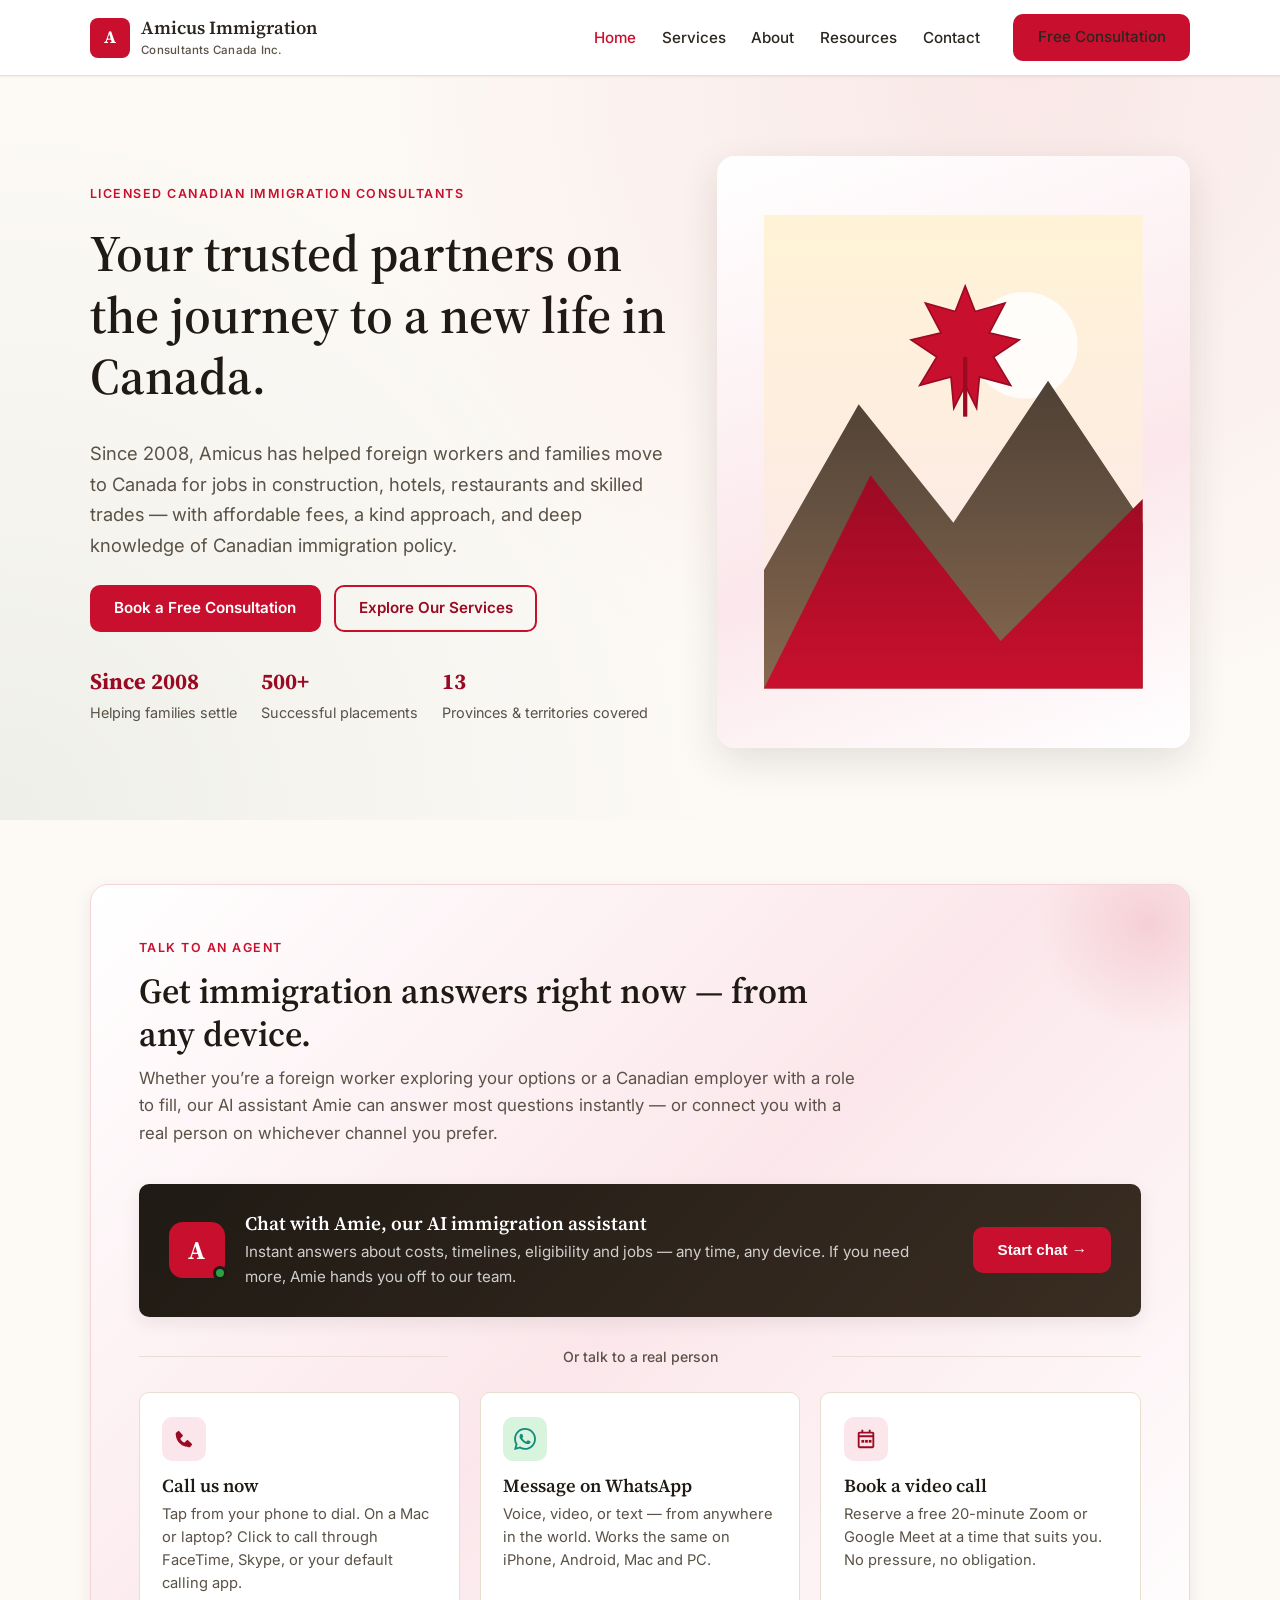
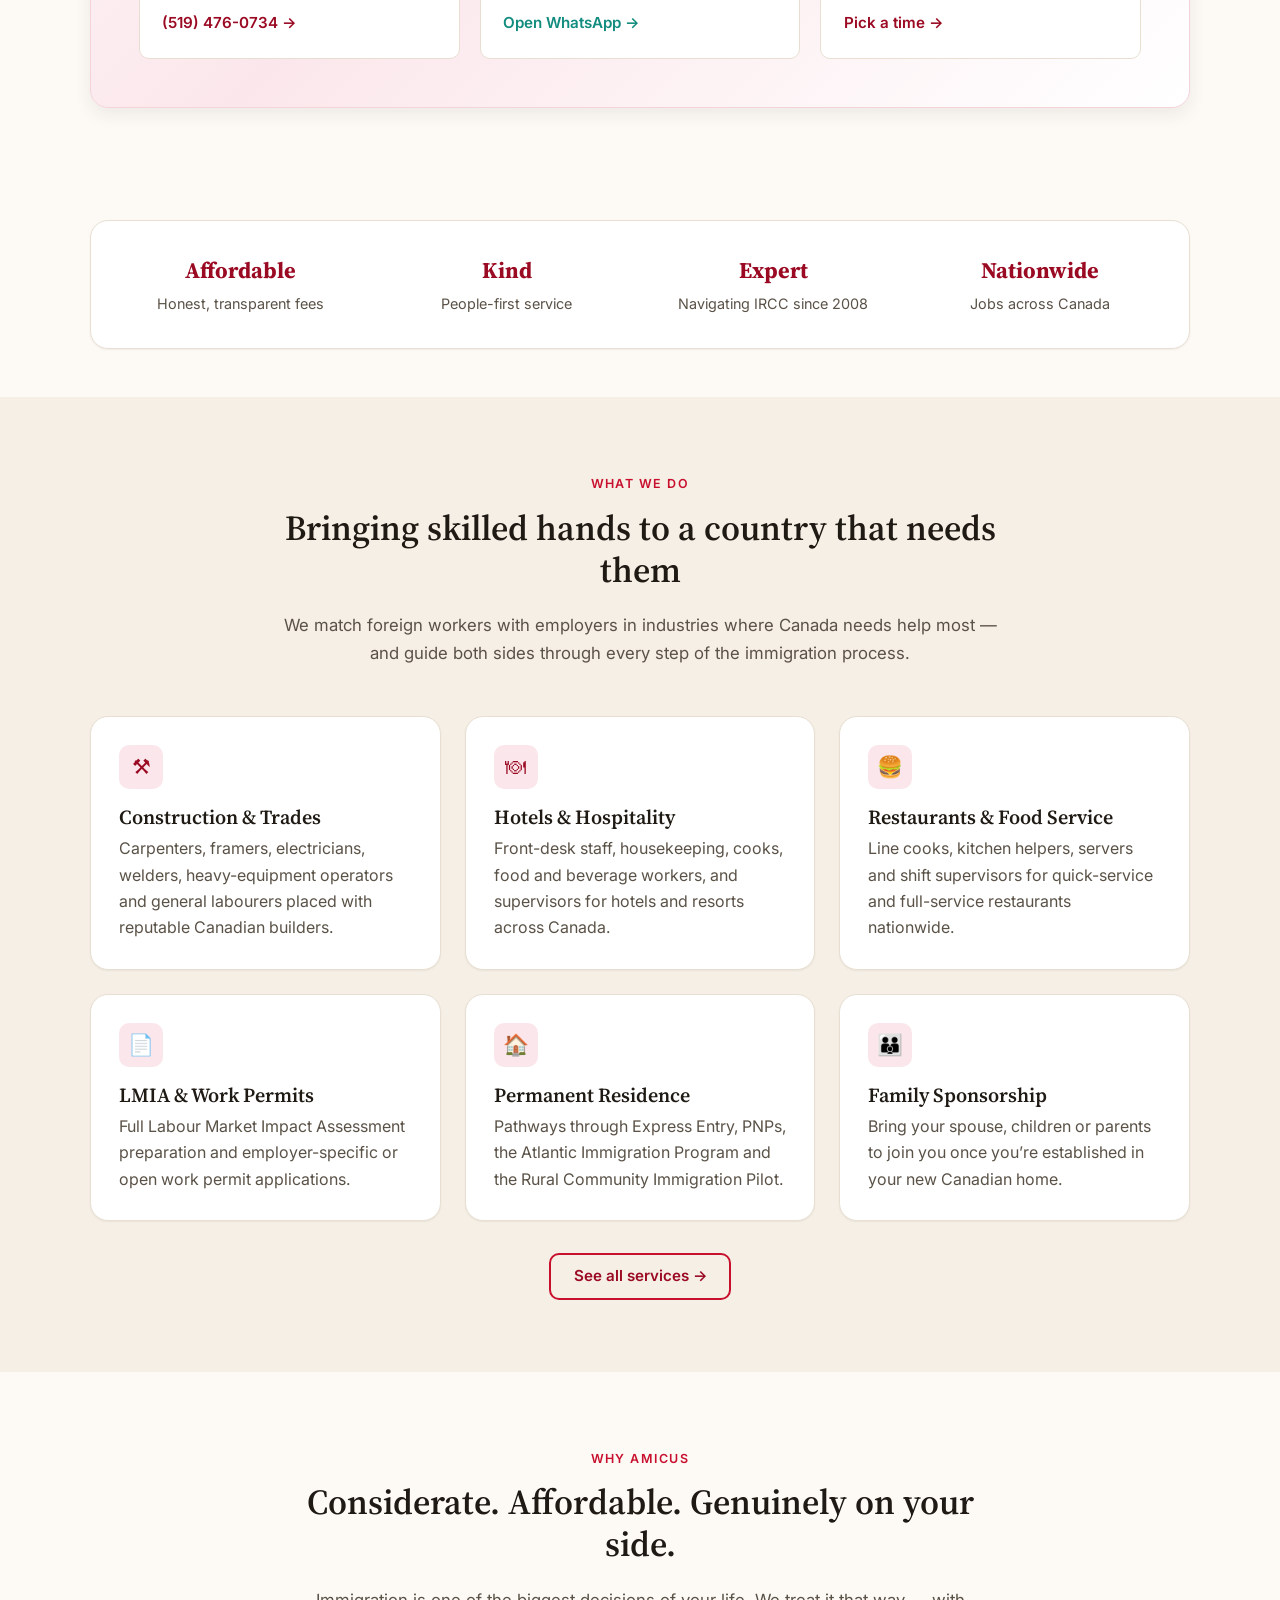
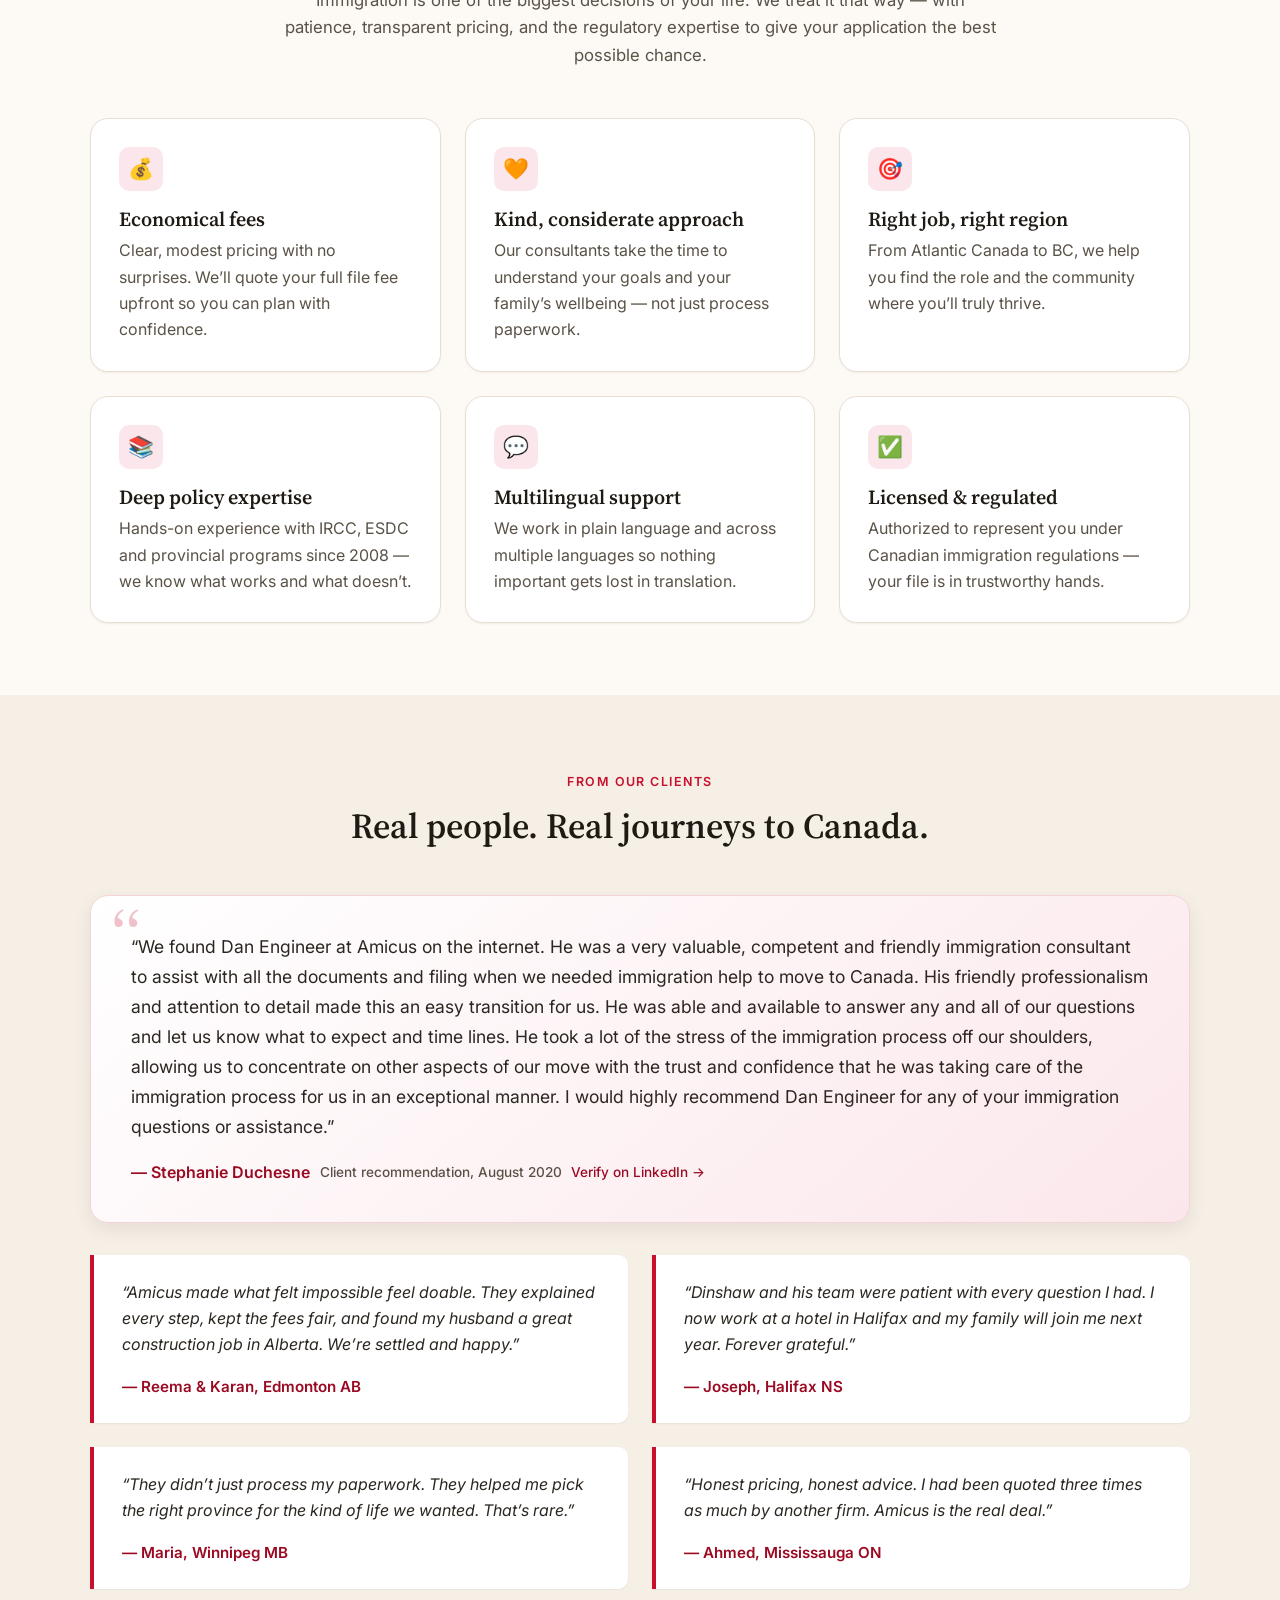
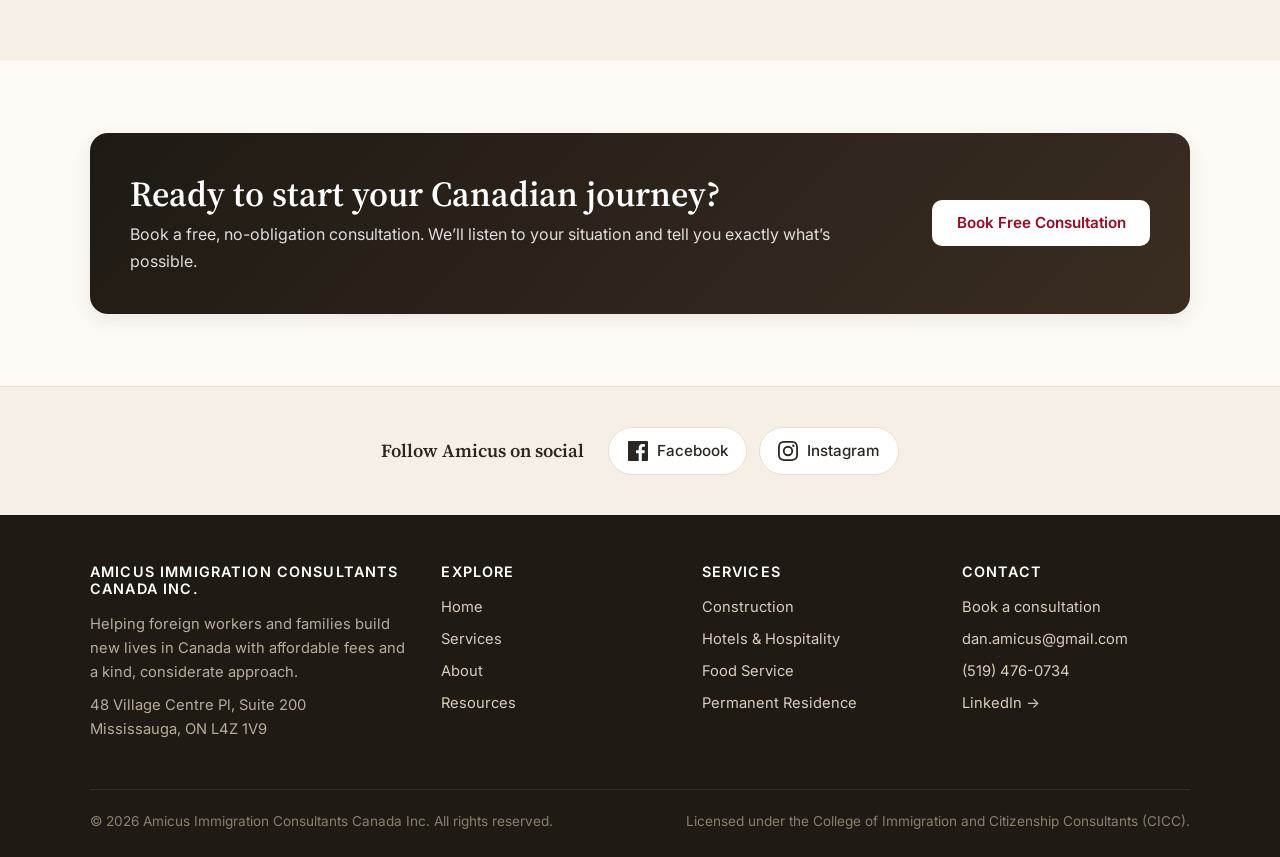
==== commit 3e0f90fc: "adding Amie AI Agent" ====
--- a/index.html
+++ b/index.html
@@ -89,11 +89,42 @@
     <div class="container">
       <div class="talk-card">
         <div class="talk-card-intro">
-          <span class="eyebrow">Talk to a real person</span>
-          <h2>Speak with an immigration agent — right now, from any device.</h2>
-          <p>Whether you&rsquo;re a foreign worker exploring your options or a Canadian employer with a role to fill, our team is ready to help. Pick the way that works best for the device you&rsquo;re on — your phone, your laptop, or your Mac — and we&rsquo;ll be on the other end.</p>
-          <div class="talk-availability">Live agent typically available Mon&ndash;Fri, 9 AM &ndash; 6 PM ET</div>
-        </div>
+          <span class="eyebrow">Talk to an agent</span>
+          <h2>Get immigration answers right now &mdash; from any device.</h2>
+          <p>Whether you&rsquo;re a foreign worker exploring your options or a Canadian employer with a role to fill, our AI assistant Amie can answer most questions instantly &mdash; or connect you with a real person on whichever channel you prefer.</p>
+        </div>
+
+        <!-- AI primary -->
+        <div class="talk-ai-row">
+          <div class="talk-ai-avatar" aria-hidden="true">A</div>
+          <div class="talk-ai-text">
+            <h3>Chat with Amie, our AI immigration assistant</h3>
+            <p>Instant answers about costs, timelines, eligibility and jobs &mdash; any time, any device. If you need more, Amie hands you off to our team.</p>
+          </div>
+          <button type="button" class="btn btn-primary talk-ai-start" data-chat-start>Start chat &rarr;</button>
+        </div>
+
+        <!-- The chat panel itself (hidden until activated) -->
+        <div class="ai-chat" id="ai-chat" hidden role="region" aria-label="AI chat with Amie">
+          <div class="ai-chat-header">
+            <div class="ai-chat-avatar" aria-hidden="true">A</div>
+            <div>
+              <strong>Amie</strong>
+              <span class="ai-chat-status">AI assistant &middot; Online</span>
+            </div>
+            <button type="button" class="ai-chat-close" data-chat-close aria-label="Close chat">&times;</button>
+          </div>
+          <div class="ai-chat-body" aria-live="polite"></div>
+          <div class="ai-chat-suggestions" aria-label="Suggested questions"></div>
+          <form class="ai-chat-form" autocomplete="off">
+            <input type="text" placeholder="Ask Amie anything about immigrating to Canada&hellip;" aria-label="Your message" />
+            <button type="submit" aria-label="Send message">&uarr;</button>
+          </form>
+          <div class="ai-chat-disclosure">Amie is an automated assistant. For complex situations a real consultant will help &mdash; just ask.</div>
+        </div>
+
+        <div class="talk-divider"><span>Or talk to a real person</span></div>
+
         <div class="talk-options">
           <a class="talk-option talk-option--call" href="tel:+15194760734">
             <div class="talk-option-icon" aria-hidden="true">
@@ -334,5 +365,6 @@
   </footer>
 
   <script src="js/main.js"></script>
+  <script src="js/chatbot.js"></script>
 </body>
 </html>
--- a/css/styles.css
+++ b/css/styles.css
@@ -517,6 +517,288 @@
 @media (max-width: 900px) {
   .talk-options { grid-template-columns: 1fr; }
   .talk-card { padding: 2rem 1.5rem; }
+}
+
+/* AI chat hero row inside talk-card */
+.talk-ai-row {
+  position: relative;
+  display: grid;
+  grid-template-columns: auto 1fr auto;
+  gap: 1.25rem;
+  align-items: center;
+  background: linear-gradient(135deg, #1f1a14 0%, #3a2d22 100%);
+  color: #fff;
+  padding: 1.75rem 1.85rem;
+  border-radius: var(--radius-md);
+  margin-bottom: 1.75rem;
+  box-shadow: var(--shadow-md);
+}
+.talk-ai-avatar {
+  width: 56px; height: 56px;
+  display: grid; place-items: center;
+  background: var(--color-accent);
+  color: #fff;
+  border-radius: 14px;
+  font-family: var(--font-heading);
+  font-size: 1.6rem;
+  font-weight: 700;
+  position: relative;
+}
+.talk-ai-avatar::after {
+  content: "";
+  position: absolute;
+  bottom: -2px; right: -2px;
+  width: 14px; height: 14px;
+  background: #2f9e44;
+  border: 3px solid #1f1a14;
+  border-radius: 50%;
+}
+.talk-ai-text h3 {
+  color: #fff;
+  margin: 0 0 0.25rem;
+  font-size: 1.2rem;
+}
+.talk-ai-text p {
+  color: rgba(255,255,255,0.78);
+  margin: 0;
+  font-size: 0.95rem;
+}
+.talk-ai-start {
+  white-space: nowrap;
+}
+.talk-divider {
+  text-align: center;
+  margin: 1.25rem 0 1.5rem;
+  position: relative;
+  color: var(--color-text-muted);
+  font-size: 0.88rem;
+  font-weight: 500;
+}
+.talk-divider::before,
+.talk-divider::after {
+  content: "";
+  position: absolute;
+  top: 50%;
+  width: calc(50% - 12rem);
+  height: 1px;
+  background: var(--color-border);
+}
+.talk-divider::before { left: 0; }
+.talk-divider::after { right: 0; }
+.talk-divider span { background: transparent; padding: 0 1rem; }
+
+/* AI chat panel */
+.ai-chat {
+  margin-top: 1.5rem;
+  background: #fff;
+  border: 1px solid var(--color-border);
+  border-radius: var(--radius-lg);
+  box-shadow: var(--shadow-md);
+  display: flex;
+  flex-direction: column;
+  overflow: hidden;
+  animation: chatSlideIn 0.35s ease-out;
+}
+@keyframes chatSlideIn {
+  from { opacity: 0; transform: translateY(-8px); }
+  to { opacity: 1; transform: translateY(0); }
+}
+.ai-chat[hidden] { display: none; }
+.ai-chat-header {
+  display: flex;
+  align-items: center;
+  gap: 0.85rem;
+  padding: 1rem 1.25rem;
+  background: linear-gradient(135deg, #1f1a14 0%, #3a2d22 100%);
+  color: #fff;
+}
+.ai-chat-header > div:nth-child(2) { flex: 1; line-height: 1.2; }
+.ai-chat-header strong { display: block; font-size: 1rem; font-family: var(--font-heading); }
+.ai-chat-status {
+  display: block;
+  font-size: 0.8rem;
+  color: rgba(255,255,255,0.7);
+}
+.ai-chat-status::before {
+  content: "";
+  display: inline-block;
+  width: 7px; height: 7px;
+  background: #44d76c;
+  border-radius: 50%;
+  margin-right: 0.4rem;
+  vertical-align: middle;
+}
+.ai-chat-avatar {
+  width: 38px; height: 38px;
+  display: grid; place-items: center;
+  background: var(--color-accent);
+  color: #fff;
+  border-radius: 10px;
+  font-family: var(--font-heading);
+  font-weight: 700;
+  font-size: 1.05rem;
+}
+.ai-chat-close {
+  background: rgba(255,255,255,0.1);
+  border: 0;
+  color: #fff;
+  width: 32px; height: 32px;
+  border-radius: 8px;
+  font-size: 1.4rem;
+  line-height: 1;
+  cursor: pointer;
+  transition: background 0.15s ease;
+}
+.ai-chat-close:hover { background: rgba(255,255,255,0.2); }
+
+.ai-chat-body {
+  padding: 1.25rem;
+  height: 360px;
+  overflow-y: auto;
+  display: flex;
+  flex-direction: column;
+  gap: 0.85rem;
+  background: #fbf7f2;
+}
+.ai-chat-msg {
+  display: flex;
+  gap: 0.6rem;
+  max-width: 88%;
+  animation: msgIn 0.25s ease-out;
+}
+@keyframes msgIn {
+  from { opacity: 0; transform: translateY(4px); }
+  to { opacity: 1; transform: translateY(0); }
+}
+.ai-chat-msg--user {
+  align-self: flex-end;
+  flex-direction: row-reverse;
+}
+.ai-chat-avatar-sm {
+  flex-shrink: 0;
+  width: 28px; height: 28px;
+  display: grid; place-items: center;
+  background: var(--color-accent);
+  color: #fff;
+  border-radius: 8px;
+  font-family: var(--font-heading);
+  font-weight: 700;
+  font-size: 0.85rem;
+}
+.ai-chat-bubble {
+  padding: 0.7rem 0.95rem;
+  border-radius: 14px;
+  font-size: 0.95rem;
+  line-height: 1.5;
+  background: #fff;
+  border: 1px solid var(--color-border);
+  color: var(--color-text);
+  white-space: pre-wrap;
+}
+.ai-chat-msg--user .ai-chat-bubble {
+  background: var(--color-accent);
+  color: #fff;
+  border-color: transparent;
+  border-radius: 14px 14px 4px 14px;
+}
+.ai-chat-msg--bot .ai-chat-bubble {
+  border-radius: 14px 14px 14px 4px;
+}
+.ai-chat-typing .ai-chat-bubble {
+  display: inline-flex;
+  gap: 4px;
+  padding: 0.9rem 1rem;
+}
+.ai-chat-typing .ai-chat-bubble span {
+  width: 7px; height: 7px;
+  border-radius: 50%;
+  background: #b8a99a;
+  animation: typingDot 1.2s infinite ease-in-out;
+}
+.ai-chat-typing .ai-chat-bubble span:nth-child(2) { animation-delay: 0.15s; }
+.ai-chat-typing .ai-chat-bubble span:nth-child(3) { animation-delay: 0.3s; }
+@keyframes typingDot {
+  0%, 60%, 100% { transform: translateY(0); opacity: 0.4; }
+  30% { transform: translateY(-4px); opacity: 1; }
+}
+
+.ai-chat-suggestions {
+  padding: 0.6rem 1.25rem 0.85rem;
+  background: #fbf7f2;
+  border-top: 1px solid var(--color-border);
+  display: flex;
+  flex-wrap: wrap;
+  gap: 0.45rem;
+}
+.ai-chat-suggestions:empty { padding: 0; border-top: 0; }
+.ai-chat-chip {
+  background: #fff;
+  border: 1px solid var(--color-border);
+  color: var(--color-accent-dark);
+  padding: 0.45rem 0.85rem;
+  border-radius: 999px;
+  font-size: 0.85rem;
+  font-weight: 500;
+  cursor: pointer;
+  transition: all 0.15s ease;
+  font-family: inherit;
+}
+.ai-chat-chip:hover {
+  background: var(--color-accent-soft);
+  border-color: var(--color-accent);
+}
+
+.ai-chat-form {
+  display: flex;
+  gap: 0.5rem;
+  padding: 0.85rem 1.25rem 1rem;
+  background: #fff;
+  border-top: 1px solid var(--color-border);
+}
+.ai-chat-form input {
+  flex: 1;
+  padding: 0.7rem 1rem;
+  border: 1px solid var(--color-border);
+  border-radius: 999px;
+  font-family: inherit;
+  font-size: 0.95rem;
+  margin: 0;
+}
+.ai-chat-form input:focus {
+  outline: none;
+  border-color: var(--color-accent);
+  box-shadow: 0 0 0 3px var(--color-accent-soft);
+}
+.ai-chat-form button {
+  width: 42px; height: 42px;
+  border-radius: 50%;
+  border: 0;
+  background: var(--color-accent);
+  color: #fff;
+  font-size: 1.2rem;
+  cursor: pointer;
+  transition: background 0.15s ease, transform 0.15s ease;
+  display: grid; place-items: center;
+}
+.ai-chat-form button:hover { background: var(--color-accent-dark); transform: scale(1.05); }
+.ai-chat-disclosure {
+  text-align: center;
+  font-size: 0.75rem;
+  color: var(--color-text-muted);
+  padding: 0.5rem 1rem 0.85rem;
+  background: #fff;
+}
+
+@media (max-width: 700px) {
+  .talk-ai-row {
+    grid-template-columns: 1fr;
+    text-align: center;
+    padding: 1.5rem;
+  }
+  .talk-ai-avatar { margin: 0 auto; }
+  .talk-ai-start { width: 100%; }
+  .talk-divider::before, .talk-divider::after { width: calc(50% - 7rem); }
+  .ai-chat-body { height: 320px; }
 }
 
 /* CTA banner */
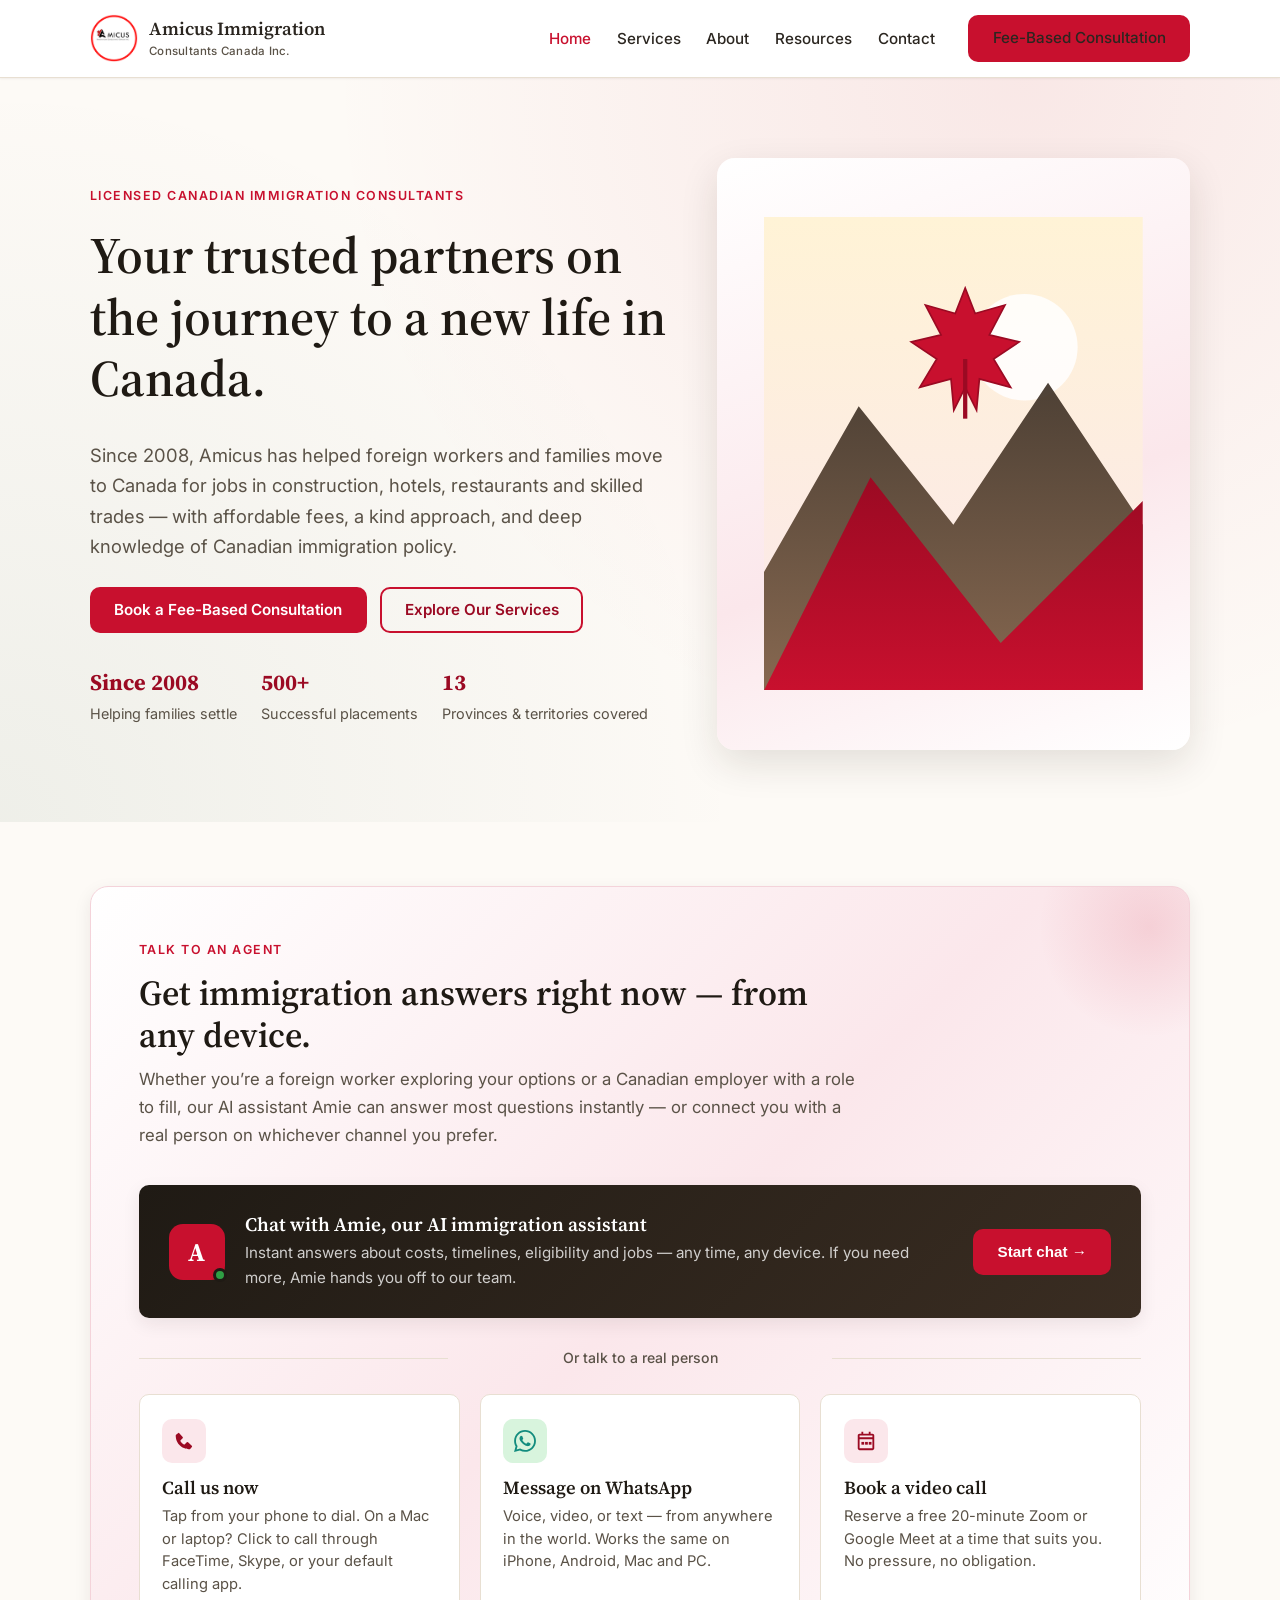
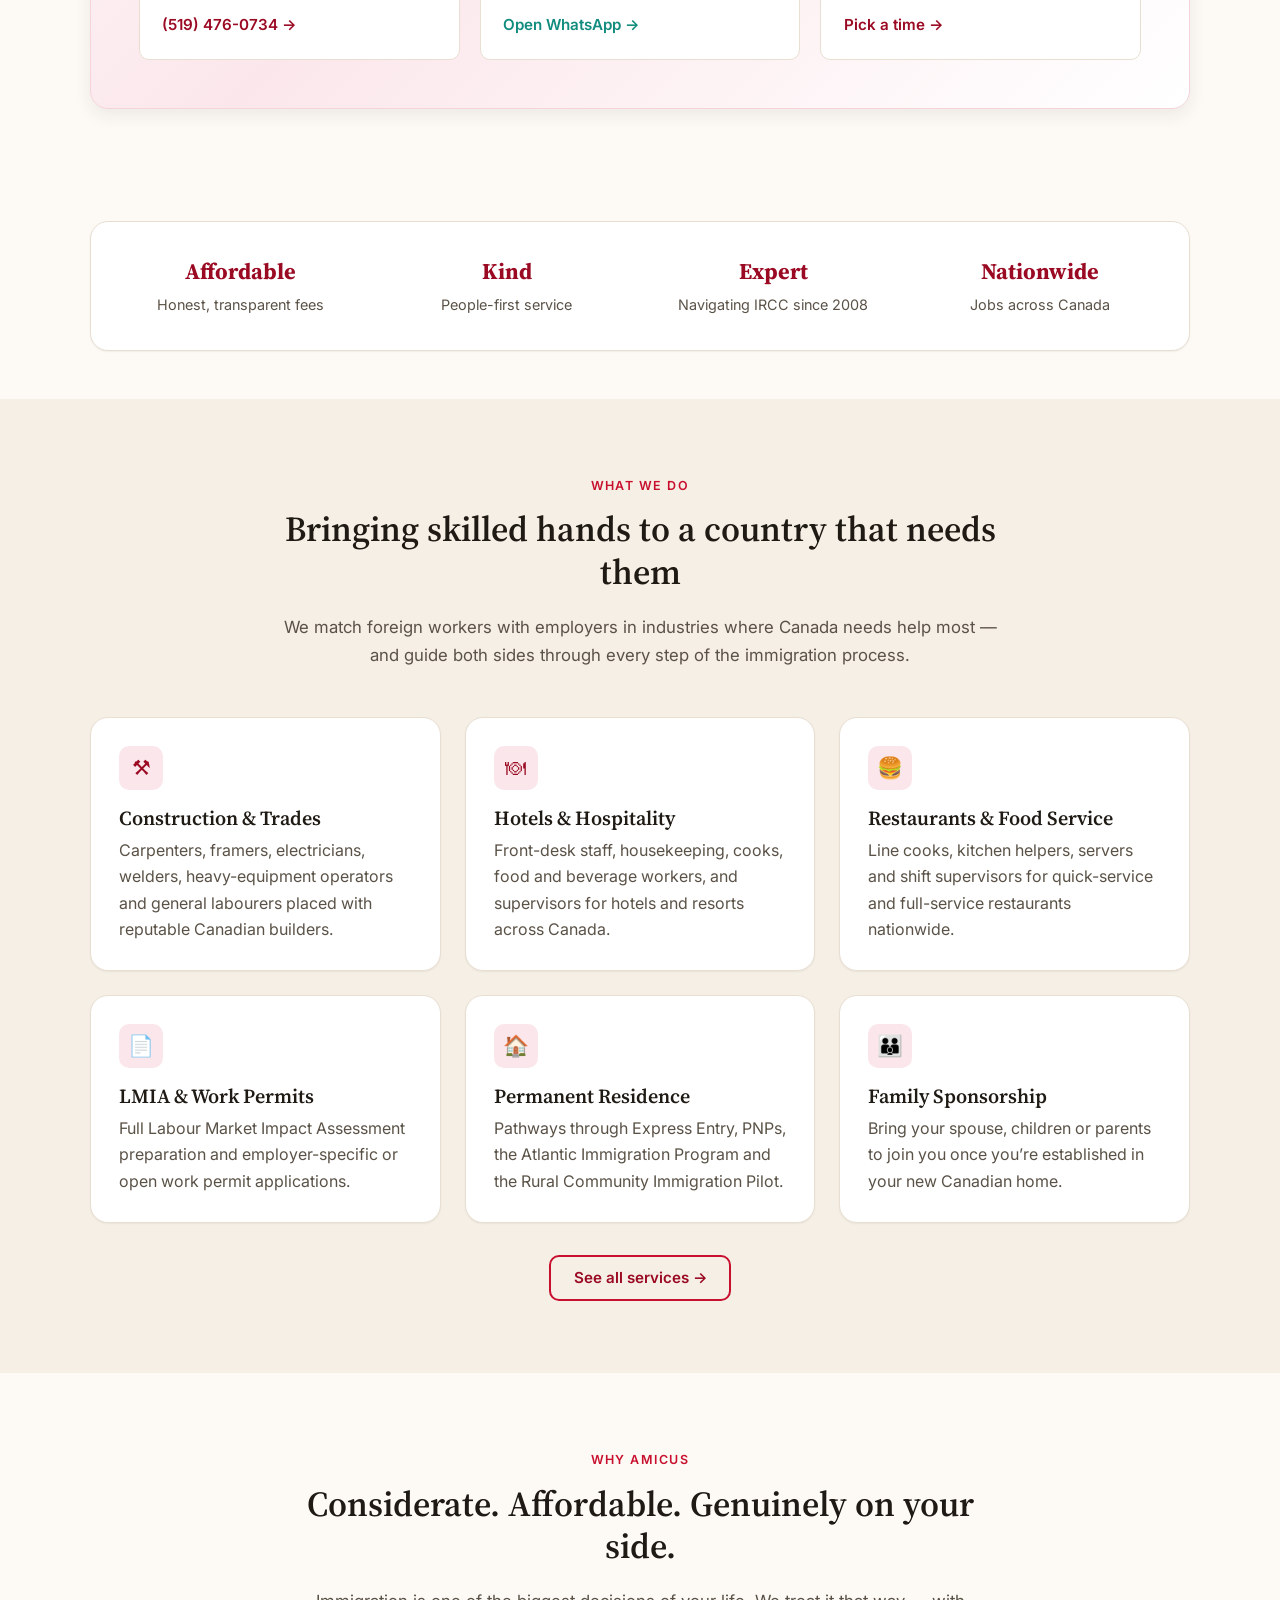
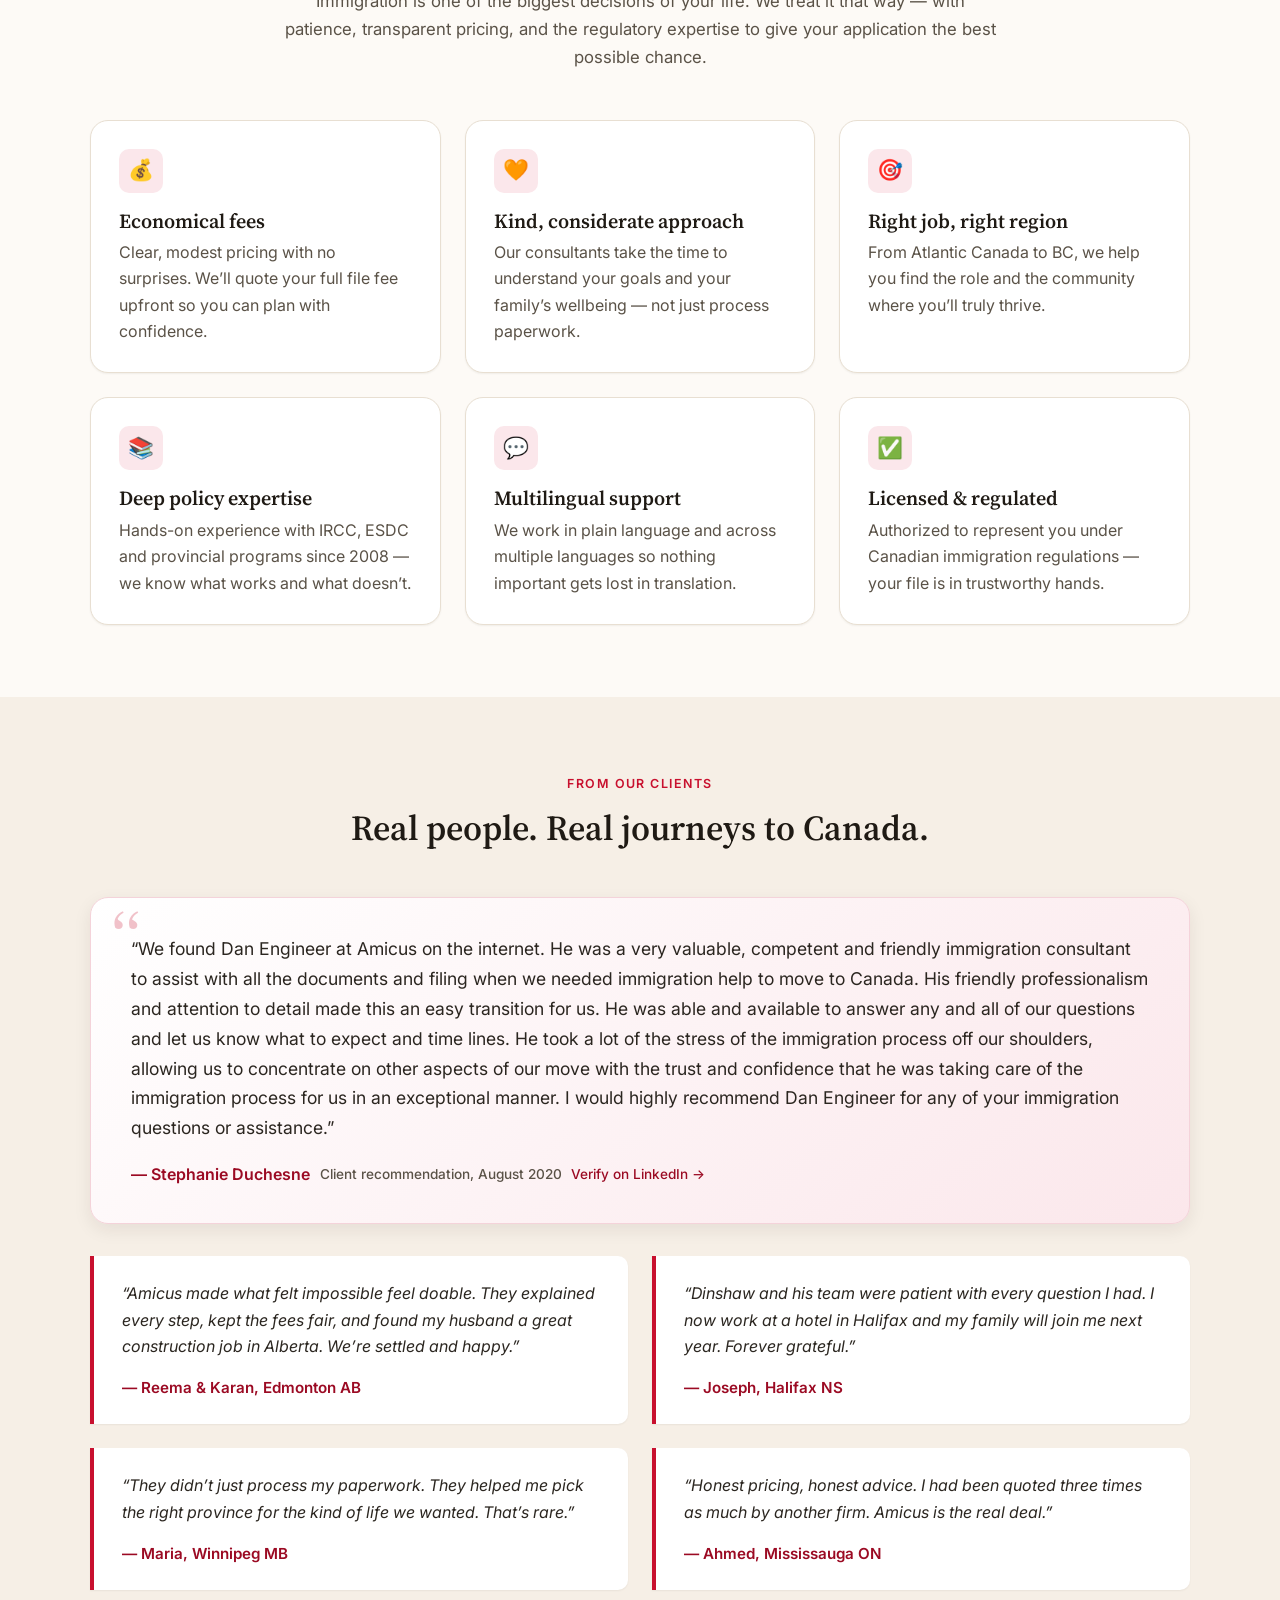
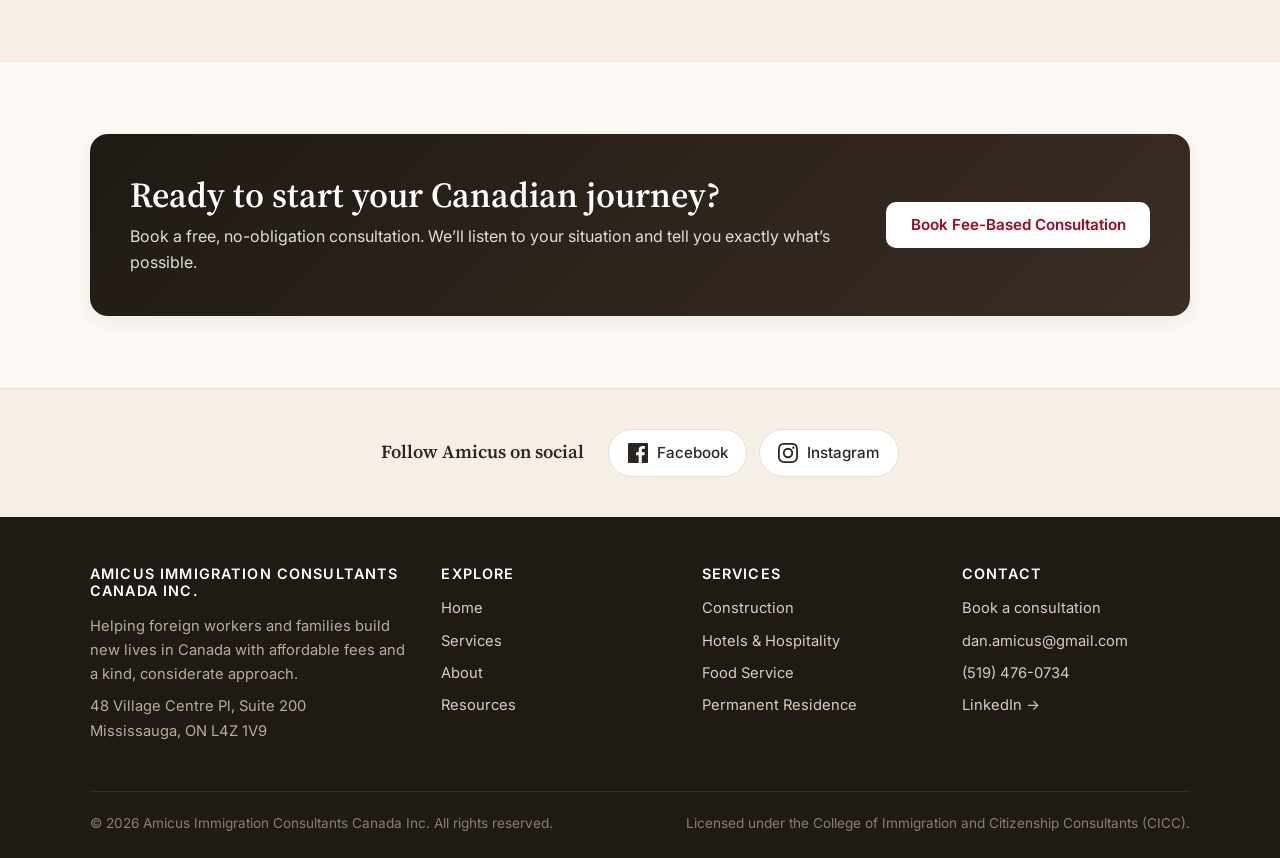
==== commit 1941cff4: "update logo and fee-based consultation" ====
--- a/index.html
+++ b/index.html
@@ -3,19 +3,122 @@
 <head>
   <meta charset="UTF-8" />
   <meta name="viewport" content="width=device-width, initial-scale=1.0" />
-  <title>Amicus Immigration Consultants Canada Inc. — Your Path to a Life in Canada</title>
-  <meta name="description" content="Amicus Immigration Consultants Canada Inc. helps foreign workers and families move to Canada for construction, hospitality, food service and other roles. Affordable fees, kind service, deep expertise in Canadian immigration policy." />
+
+  <!-- Primary SEO -->
+  <title>Canadian Immigration Consultants in Mississauga | Amicus Immigration</title>
+  <meta name="description" content="Mississauga-based Registered Canadian Immigration Consultants (RCIC) helping foreign workers and families move to Canada for construction, hospitality, food service and trades since 2008. Affordable fees, kind service, deep IRCC expertise." />
+  <meta name="keywords" content="Canadian immigration consultant, RCIC Mississauga, foreign worker visa Canada, LMIA consultant, work permit Canada, immigrate to Canada, construction worker immigration, hospitality worker immigration, immigration lawyer alternative, Express Entry Canada, PNP nominee" />
+  <meta name="author" content="Amicus Immigration Consultants Canada Inc." />
+  <meta name="robots" content="index, follow, max-image-preview:large" />
+  <meta name="theme-color" content="#c8102e" />
+  <link rel="canonical" href="https://amicusimmigration.ca/" />
+
+  <!-- Favicon -->
+  <link rel="icon" type="image/svg+xml" href="favicon.svg" />
+
+  <!-- Open Graph / Facebook / LinkedIn -->
+  <meta property="og:type" content="website" />
+  <meta property="og:site_name" content="Amicus Immigration Consultants Canada Inc." />
+  <meta property="og:title" content="Canadian Immigration Consultants in Mississauga | Amicus Immigration" />
+  <meta property="og:description" content="Helping foreign workers and families move to Canada for construction, hospitality, food service and trades since 2008. Affordable, kind, RCIC-licensed." />
+  <meta property="og:url" content="https://amicusimmigration.ca/" />
+  <meta property="og:image" content="https://amicusimmigration.ca/images/og-image.svg" />
+  <meta property="og:image:width" content="1200" />
+  <meta property="og:image:height" content="630" />
+  <meta property="og:locale" content="en_CA" />
+
+  <!-- Twitter / X -->
+  <meta name="twitter:card" content="summary_large_image" />
+  <meta name="twitter:title" content="Canadian Immigration Consultants in Mississauga | Amicus" />
+  <meta name="twitter:description" content="Helping foreign workers and families move to Canada since 2008. Affordable, kind, RCIC-licensed." />
+  <meta name="twitter:image" content="https://amicusimmigration.ca/images/og-image.svg" />
+
+  <!-- Fonts + styles -->
   <link rel="preconnect" href="https://fonts.googleapis.com" />
   <link rel="preconnect" href="https://fonts.gstatic.com" crossorigin />
   <link href="https://fonts.googleapis.com/css2?family=Inter:wght@400;500;600;700&family=Source+Serif+Pro:wght@400;600;700&display=swap" rel="stylesheet" />
   <link rel="stylesheet" href="css/styles.css" />
+
+  <!-- Structured data: LocalBusiness / ProfessionalService -->
+  <script type="application/ld+json">
+  {
+    "@context": "https://schema.org",
+    "@type": "ProfessionalService",
+    "@id": "https://amicusimmigration.ca/#organization",
+    "name": "Amicus Immigration Consultants Canada Inc.",
+    "alternateName": "Amicus Immigration",
+    "description": "Mississauga-based Registered Canadian Immigration Consultants (RCIC) helping foreign workers and families move to Canada for construction, hospitality, food service and trades since 2008.",
+    "url": "https://amicusimmigration.ca/",
+    "logo": "https://amicusimmigration.ca/images/amicus-logo.png",
+    "image": "https://amicusimmigration.ca/images/og-image.svg",
+    "telephone": "+1-519-476-0734",
+    "email": "dan.amicus@gmail.com",
+    "foundingDate": "2008",
+    "priceRange": "$$",
+    "founder": {
+      "@type": "Person",
+      "name": "Dinshaw Engineer",
+      "alternateName": "Dan Engineer",
+      "jobTitle": "Registered Canadian Immigration Consultant (RCIC)",
+      "sameAs": "https://www.linkedin.com/in/dan-engineer-rcic-58130929/"
+    },
+    "address": {
+      "@type": "PostalAddress",
+      "streetAddress": "48 Village Centre Place, Suite 200",
+      "addressLocality": "Mississauga",
+      "addressRegion": "ON",
+      "postalCode": "L4Z 1V9",
+      "addressCountry": "CA"
+    },
+    "geo": {
+      "@type": "GeoCoordinates",
+      "latitude": 43.5890,
+      "longitude": -79.6441
+    },
+    "openingHoursSpecification": [{
+      "@type": "OpeningHoursSpecification",
+      "dayOfWeek": ["Monday", "Tuesday", "Wednesday", "Thursday", "Friday"],
+      "opens": "09:00",
+      "closes": "18:00"
+    }],
+    "areaServed": {
+      "@type": "Country",
+      "name": "Canada"
+    },
+    "sameAs": [
+      "https://www.linkedin.com/in/dan-engineer-rcic-58130929/",
+      "https://www.facebook.com/dan.amicus/",
+      "https://www.instagram.com/amicus_immigration_canada"
+    ],
+    "hasOfferCatalog": {
+      "@type": "OfferCatalog",
+      "name": "Immigration Services",
+      "itemListElement": [
+        {"@type": "Offer", "itemOffered": {"@type": "Service", "name": "Construction & Skilled Trades Worker Immigration", "serviceType": "Immigration consulting"}},
+        {"@type": "Offer", "itemOffered": {"@type": "Service", "name": "Hotel & Hospitality Worker Immigration", "serviceType": "Immigration consulting"}},
+        {"@type": "Offer", "itemOffered": {"@type": "Service", "name": "Restaurant & Food Service Worker Immigration", "serviceType": "Immigration consulting"}},
+        {"@type": "Offer", "itemOffered": {"@type": "Service", "name": "LMIA Preparation & Work Permits", "serviceType": "Immigration consulting"}},
+        {"@type": "Offer", "itemOffered": {"@type": "Service", "name": "Express Entry & Permanent Residence", "serviceType": "Immigration consulting"}},
+        {"@type": "Offer", "itemOffered": {"@type": "Service", "name": "Provincial Nominee Programs (PNP)", "serviceType": "Immigration consulting"}},
+        {"@type": "Offer", "itemOffered": {"@type": "Service", "name": "Family Sponsorship", "serviceType": "Immigration consulting"}}
+      ]
+    },
+    "review": {
+      "@type": "Review",
+      "reviewRating": {"@type": "Rating", "ratingValue": "5", "bestRating": "5"},
+      "author": {"@type": "Person", "name": "Stephanie Duchesne"},
+      "datePublished": "2020-08-24",
+      "reviewBody": "Dan was a very valuable, competent and friendly immigration consultant. His professionalism and attention to detail made our transition easy. He took the stress of the immigration process off our shoulders. I would highly recommend Dan Engineer for any of your immigration questions or assistance."
+    }
+  }
+  </script>
 </head>
 <body>
   <!-- Header -->
   <header class="site-header">
     <div class="container">
       <a href="index.html" class="brand">
-        <div class="brand-mark">A</div>
+        <img class="brand-mark" src="images/amicus-logo.png" alt="Amicus Immigration logo" width="48" height="48" />
         <div>
           <span class="brand-name">Amicus Immigration</span>
           <span class="brand-tag">Consultants Canada Inc.</span>
@@ -28,7 +131,7 @@
         <a href="about.html">About</a>
         <a href="resources.html">Resources</a>
         <a href="contact.html">Contact</a>
-        <a href="contact.html" class="btn btn-primary">Free Consultation</a>
+        <a href="contact.html" class="btn btn-primary">Fee-Based Consultation</a>
       </nav>
     </div>
   </header>
@@ -41,7 +144,7 @@
         <h1>Your trusted partners on the journey to a new life in Canada.</h1>
         <p class="lead">Since 2008, Amicus has helped foreign workers and families move to Canada for jobs in construction, hotels, restaurants and skilled trades — with affordable fees, a kind approach, and deep knowledge of Canadian immigration policy.</p>
         <div class="hero-cta">
-          <a href="contact.html" class="btn btn-primary">Book a Free Consultation</a>
+          <a href="contact.html" class="btn btn-primary">Book a Fee-Based Consultation</a>
           <a href="services.html" class="btn btn-outline">Explore Our Services</a>
         </div>
         <div class="hero-trust">
@@ -304,7 +407,7 @@
           <h2>Ready to start your Canadian journey?</h2>
           <p>Book a free, no-obligation consultation. We&rsquo;ll listen to your situation and tell you exactly what&rsquo;s possible.</p>
         </div>
-        <a href="contact.html" class="btn btn-light">Book Free Consultation</a>
+        <a href="contact.html" class="btn btn-light">Book Fee-Based Consultation</a>
       </div>
     </div>
   </section>
--- a/css/styles.css
+++ b/css/styles.css
@@ -116,14 +116,11 @@
 }
 .brand:hover { text-decoration: none; }
 .brand-mark {
-  width: 40px; height: 40px;
-  display: grid; place-items: center;
-  background: var(--color-accent);
-  color: #fff;
-  border-radius: 8px;
-  font-weight: 700;
-  font-family: var(--font-heading);
-  font-size: 1.1rem;
+  width: 48px;
+  height: 48px;
+  object-fit: contain;
+  flex-shrink: 0;
+  display: block;
 }
 .brand-name {
   font-family: var(--font-heading);
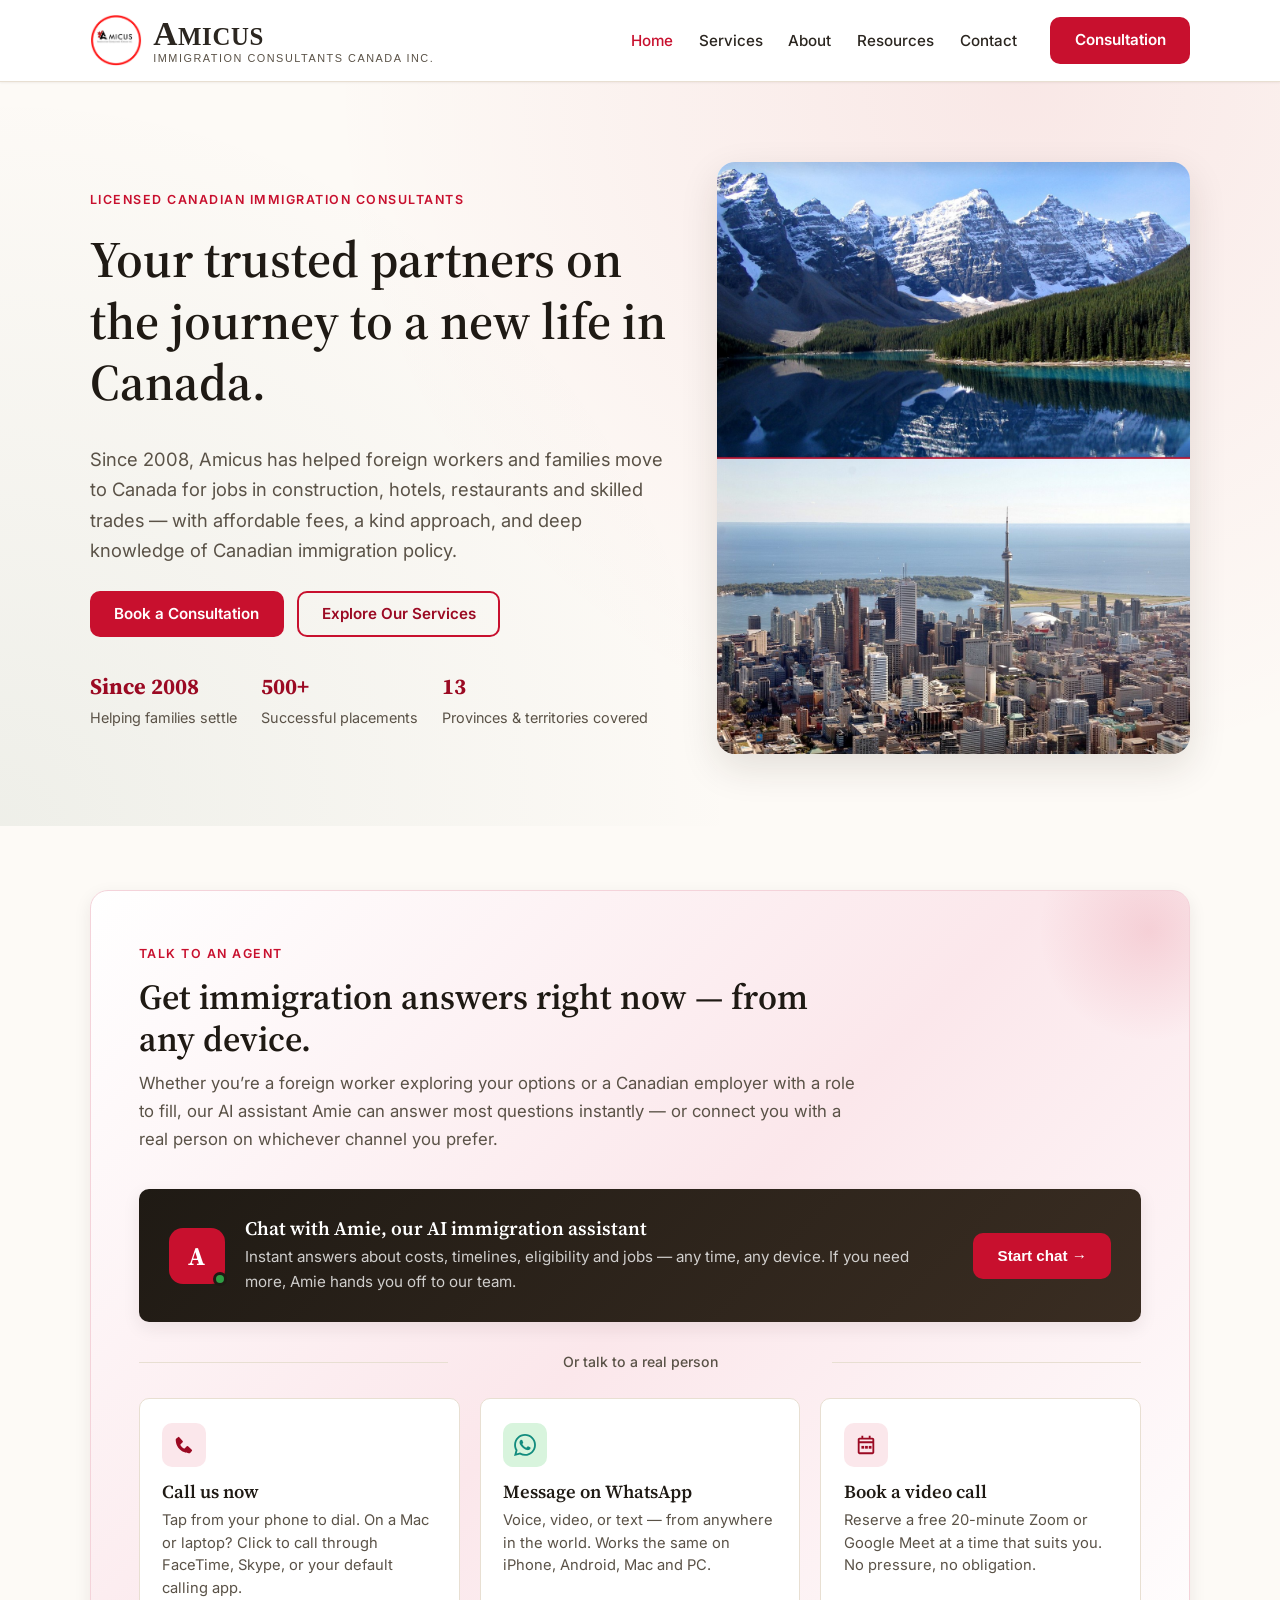
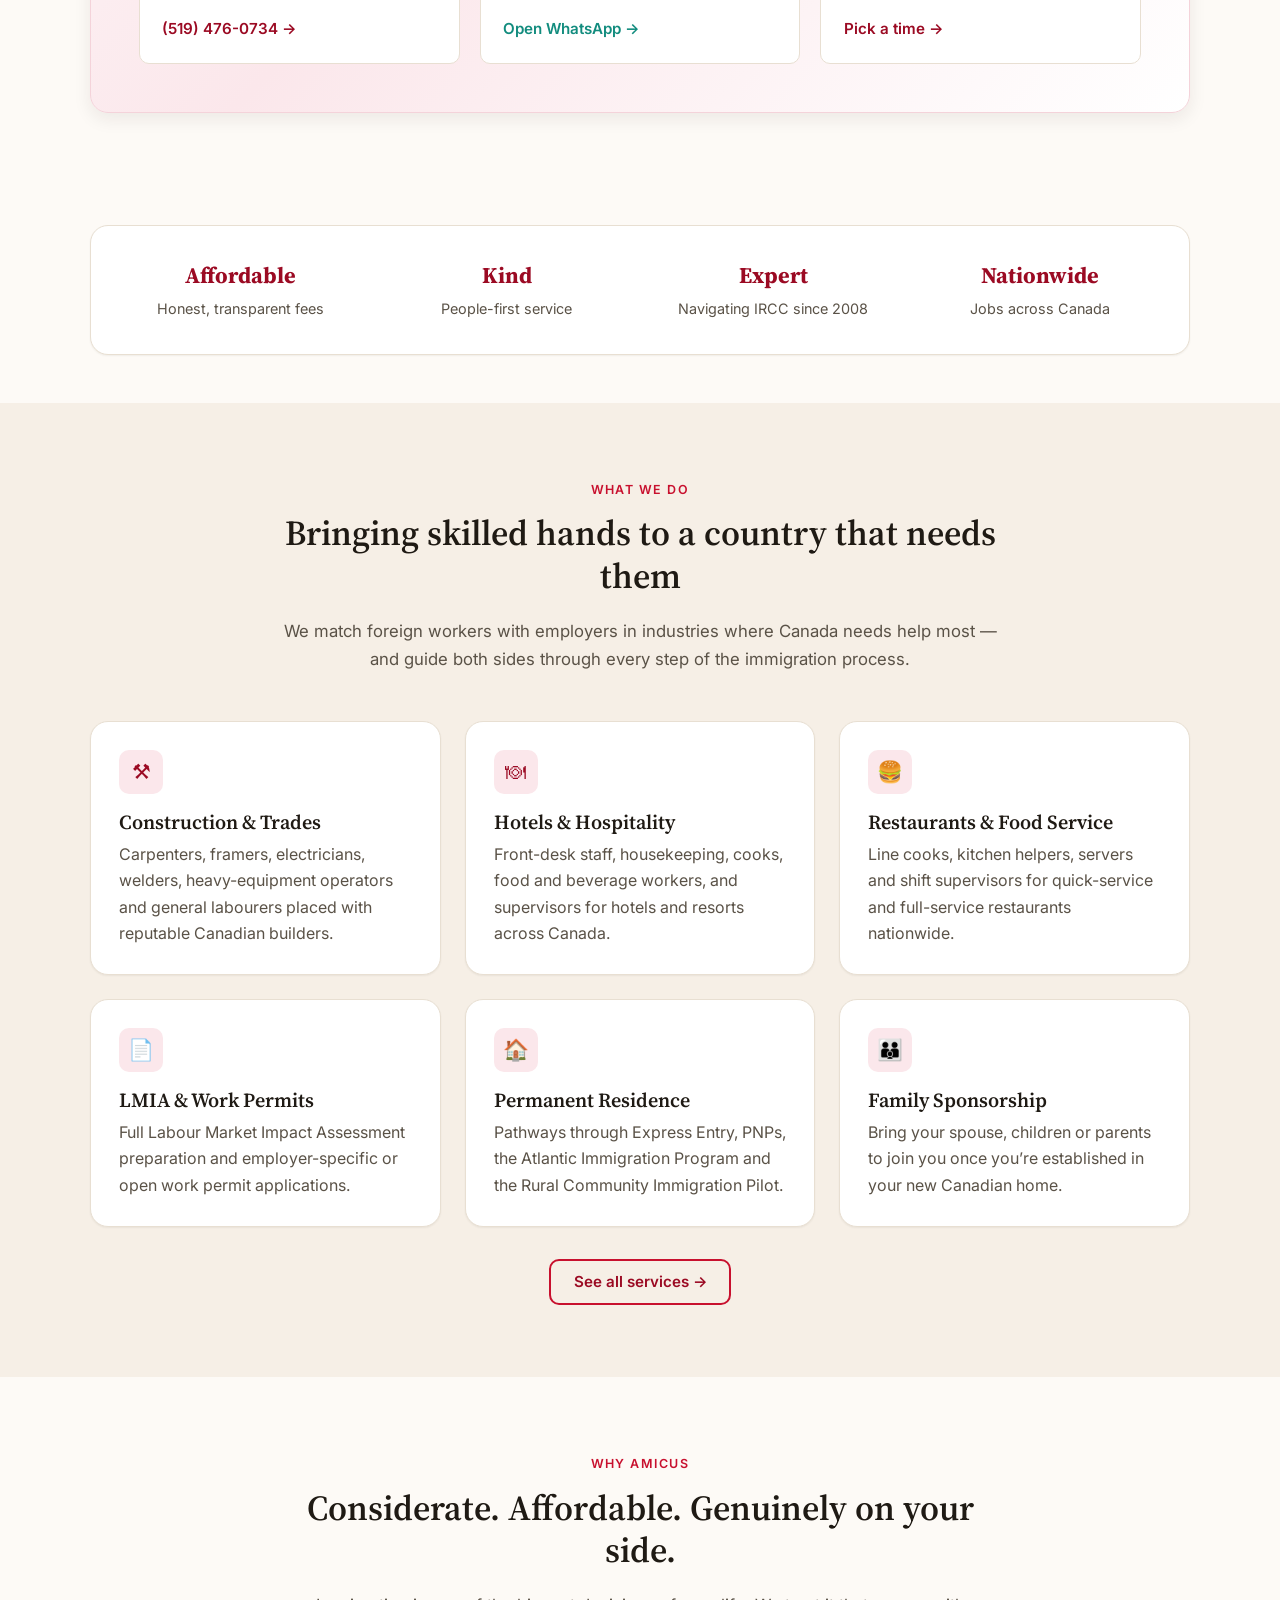
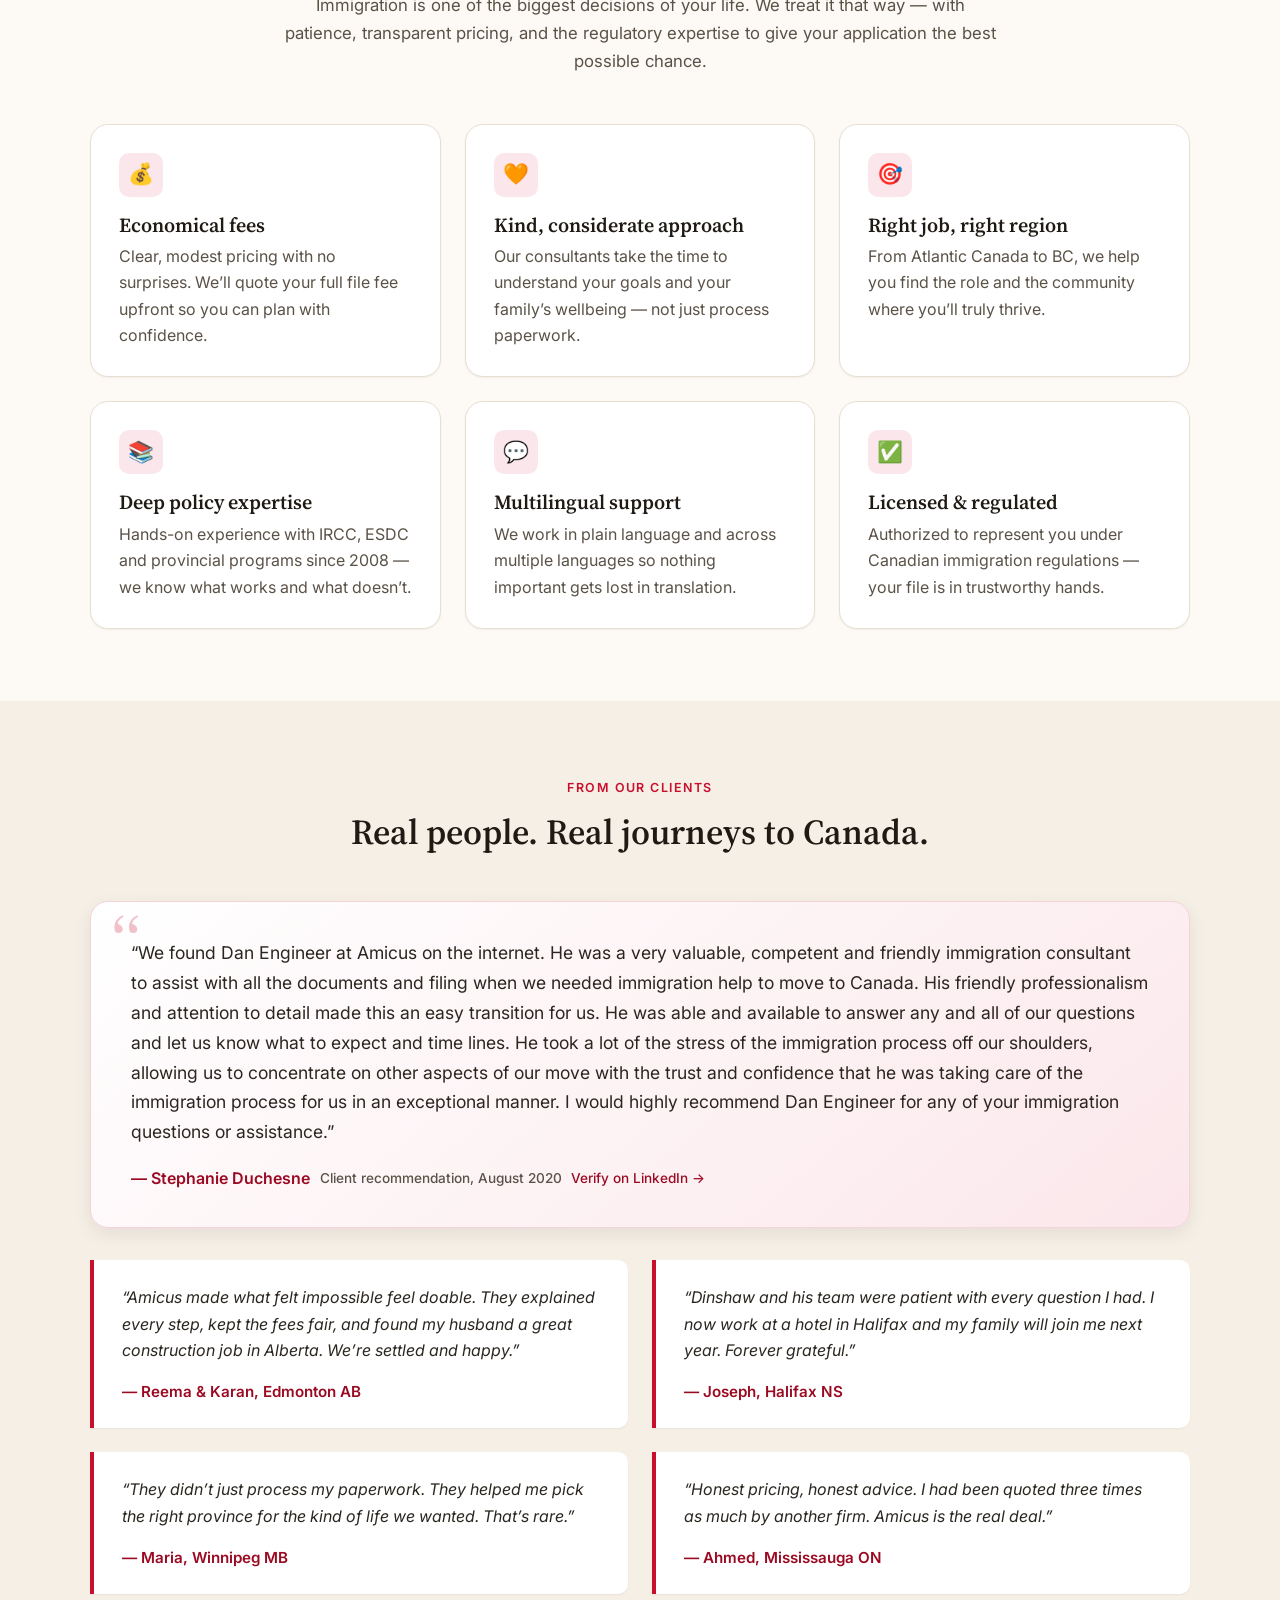
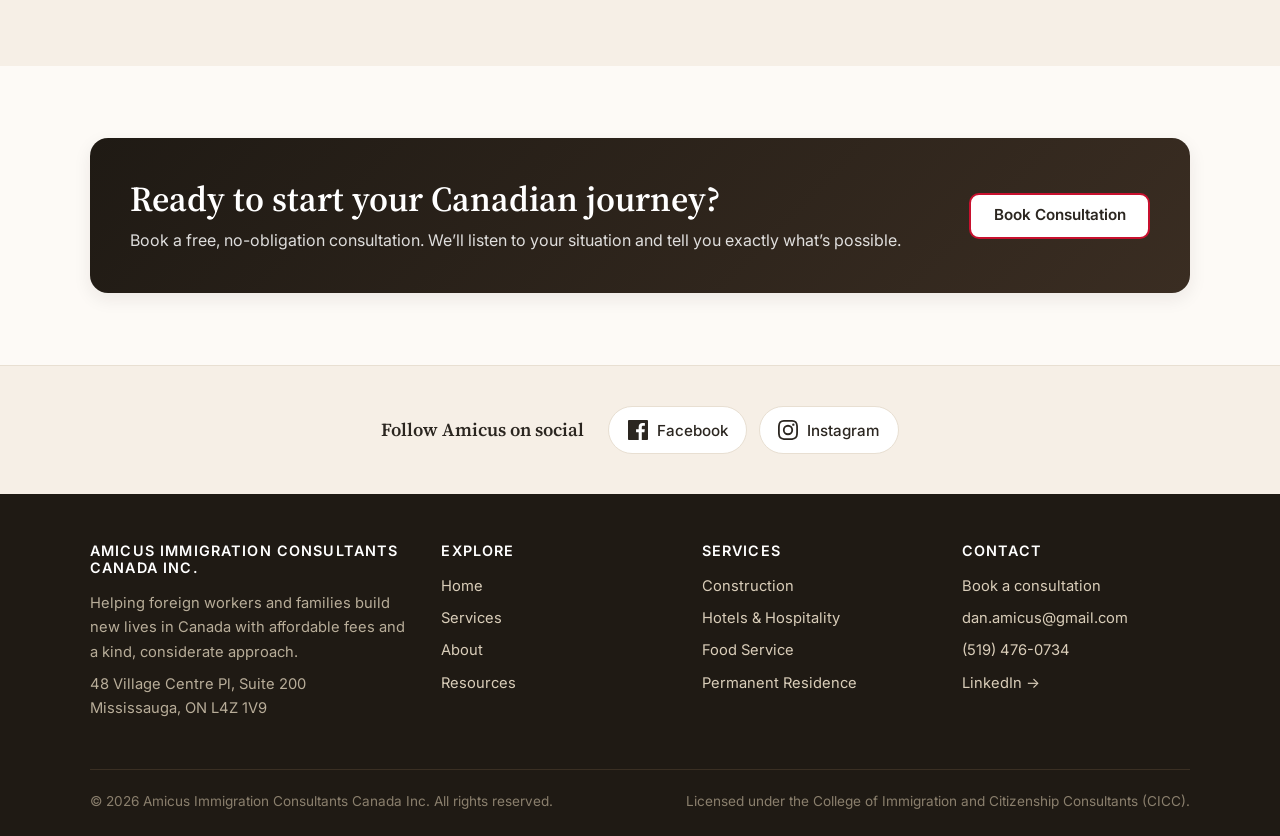
==== commit a82e5ecd: "change fonts and remove "fee_based"" ====
--- a/index.html
+++ b/index.html
@@ -14,7 +14,9 @@
   <link rel="canonical" href="https://amicusimmigration.ca/" />
 
   <!-- Favicon -->
-  <link rel="icon" type="image/svg+xml" href="favicon.svg" />
+  <link rel="icon" type="image/png" href="favicon.png" />
+  <link rel="alternate icon" type="image/x-icon" href="favicon-32.png" />
+  <link rel="apple-touch-icon" href="favicon.png" />
 
   <!-- Open Graph / Facebook / LinkedIn -->
   <meta property="og:type" content="website" />
@@ -22,7 +24,7 @@
   <meta property="og:title" content="Canadian Immigration Consultants in Mississauga | Amicus Immigration" />
   <meta property="og:description" content="Helping foreign workers and families move to Canada for construction, hospitality, food service and trades since 2008. Affordable, kind, RCIC-licensed." />
   <meta property="og:url" content="https://amicusimmigration.ca/" />
-  <meta property="og:image" content="https://amicusimmigration.ca/images/og-image.svg" />
+  <meta property="og:image" content="https://amicusimmigration.ca/images/og-image.png" />
   <meta property="og:image:width" content="1200" />
   <meta property="og:image:height" content="630" />
   <meta property="og:locale" content="en_CA" />
@@ -31,7 +33,7 @@
   <meta name="twitter:card" content="summary_large_image" />
   <meta name="twitter:title" content="Canadian Immigration Consultants in Mississauga | Amicus" />
   <meta name="twitter:description" content="Helping foreign workers and families move to Canada since 2008. Affordable, kind, RCIC-licensed." />
-  <meta name="twitter:image" content="https://amicusimmigration.ca/images/og-image.svg" />
+  <meta name="twitter:image" content="https://amicusimmigration.ca/images/og-image.png" />
 
   <!-- Fonts + styles -->
   <link rel="preconnect" href="https://fonts.googleapis.com" />
@@ -49,8 +51,8 @@
     "alternateName": "Amicus Immigration",
     "description": "Mississauga-based Registered Canadian Immigration Consultants (RCIC) helping foreign workers and families move to Canada for construction, hospitality, food service and trades since 2008.",
     "url": "https://amicusimmigration.ca/",
-    "logo": "https://amicusimmigration.ca/images/amicus-logo.png",
-    "image": "https://amicusimmigration.ca/images/og-image.svg",
+    "logo": "https://amicusimmigration.ca/favicon.png",
+    "image": "https://amicusimmigration.ca/images/og-image.png",
     "telephone": "+1-519-476-0734",
     "email": "dan.amicus@gmail.com",
     "foundingDate": "2008",
@@ -117,12 +119,12 @@
   <!-- Header -->
   <header class="site-header">
     <div class="container">
-      <a href="index.html" class="brand">
-        <img class="brand-mark" src="images/amicus-logo.png" alt="Amicus Immigration logo" width="48" height="48" />
-        <div>
-          <span class="brand-name">Amicus Immigration</span>
-          <span class="brand-tag">Consultants Canada Inc.</span>
-        </div>
+      <a href="index.html" class="brand" aria-label="Amicus Immigration Consultants Canada Inc. — Home">
+        <img class="brand-mark" src="images/amicus-logo.png" alt="" width="52" height="52" />
+        <span class="brand-text">
+          <span class="brand-wordmark"><span class="brand-A">A</span><span class="brand-micus">MICUS</span></span>
+          <span class="brand-tag">Immigration Consultants Canada Inc.</span>
+        </span>
       </a>
       <button class="nav-toggle" aria-label="Toggle navigation" aria-expanded="false">&#9776;</button>
       <nav class="nav" aria-label="Primary">
@@ -131,7 +133,7 @@
         <a href="about.html">About</a>
         <a href="resources.html">Resources</a>
         <a href="contact.html">Contact</a>
-        <a href="contact.html" class="btn btn-primary">Fee-Based Consultation</a>
+        <a href="contact.html" class="btn btn-primary">Consultation</a>
       </nav>
     </div>
   </header>
@@ -144,7 +146,7 @@
         <h1>Your trusted partners on the journey to a new life in Canada.</h1>
         <p class="lead">Since 2008, Amicus has helped foreign workers and families move to Canada for jobs in construction, hotels, restaurants and skilled trades — with affordable fees, a kind approach, and deep knowledge of Canadian immigration policy.</p>
         <div class="hero-cta">
-          <a href="contact.html" class="btn btn-primary">Book a Fee-Based Consultation</a>
+          <a href="contact.html" class="btn btn-primary">Book a Consultation</a>
           <a href="services.html" class="btn btn-outline">Explore Our Services</a>
         </div>
         <div class="hero-trust">
@@ -154,35 +156,7 @@
         </div>
       </div>
       <div class="hero-visual" aria-hidden="true">
-        <!-- Inline SVG: warm illustration of mountains + maple leaf -->
-        <svg viewBox="0 0 320 400" xmlns="http://www.w3.org/2000/svg">
-          <defs>
-            <linearGradient id="sky" x1="0" y1="0" x2="0" y2="1">
-              <stop offset="0%" stop-color="#fff3d6"/>
-              <stop offset="100%" stop-color="#fbe7eb"/>
-            </linearGradient>
-            <linearGradient id="mtn" x1="0" y1="0" x2="0" y2="1">
-              <stop offset="0%" stop-color="#3a2d22"/>
-              <stop offset="100%" stop-color="#7a5a3f"/>
-            </linearGradient>
-            <linearGradient id="mtn2" x1="0" y1="0" x2="0" y2="1">
-              <stop offset="0%" stop-color="#9b0a23"/>
-              <stop offset="100%" stop-color="#c8102e"/>
-            </linearGradient>
-          </defs>
-          <rect width="320" height="400" fill="url(#sky)"/>
-          <!-- sun -->
-          <circle cx="220" cy="110" r="45" fill="#fff" opacity="0.85"/>
-          <!-- back mountains -->
-          <polygon points="0,300 80,160 160,260 240,140 320,260 320,400 0,400" fill="url(#mtn)" opacity="0.9"/>
-          <!-- front mountain (red) -->
-          <polygon points="0,400 90,220 200,360 320,240 320,400" fill="url(#mtn2)"/>
-          <!-- maple leaf -->
-          <g transform="translate(110 60) scale(1.2)">
-            <path d="M50 0 L57 18 L78 12 L67 33 L88 38 L70 50 L82 70 L60 64 L58 86 L50 70 L42 86 L40 64 L18 70 L30 50 L12 38 L33 33 L22 12 L43 18 Z" fill="#c8102e" stroke="#9b0a23" stroke-width="1.2"/>
-            <line x1="50" y1="50" x2="50" y2="92" stroke="#9b0a23" stroke-width="3"/>
-          </g>
-        </svg>
+        <img src="images/canada-hero.jpg" alt="" width="1200" height="1500" loading="eager" />
       </div>
     </div>
   </section>
@@ -407,7 +381,7 @@
           <h2>Ready to start your Canadian journey?</h2>
           <p>Book a free, no-obligation consultation. We&rsquo;ll listen to your situation and tell you exactly what&rsquo;s possible.</p>
         </div>
-        <a href="contact.html" class="btn btn-light">Book Fee-Based Consultation</a>
+        <a href="contact.html" class="btn btn-light">Book Consultation</a>
       </div>
     </div>
   </section>
--- a/css/styles.css
+++ b/css/styles.css
@@ -109,40 +109,59 @@
 }
 .brand {
   display: flex;
+  flex-direction: row;
   align-items: center;
   gap: 0.7rem;
   text-decoration: none;
   color: var(--color-text);
+  line-height: 1;
 }
 .brand:hover { text-decoration: none; }
 .brand-mark {
-  width: 48px;
-  height: 48px;
+  width: 52px;
+  height: 52px;
   object-fit: contain;
   flex-shrink: 0;
   display: block;
 }
-.brand-name {
-  font-family: var(--font-heading);
-  font-weight: 600;
-  font-size: 1.15rem;
-  line-height: 1.1;
+.brand-text {
+  display: flex;
+  flex-direction: column;
+  gap: 0.15rem;
+  line-height: 1;
+}
+.brand-wordmark {
+  font-family: "Copperplate Gothic Bold", "Copperplate Bold", "Copperplate", "Trajan Pro", "Cinzel", Georgia, serif;
+  font-weight: 700;
+  letter-spacing: 0.04em;
+  color: var(--color-text);
+  display: inline-flex;
+  align-items: baseline;
+  line-height: 1;
+}
+.brand-A {
+  font-size: 2.1rem;
+}
+.brand-micus {
+  font-size: 1.55rem;
 }
 .brand-tag {
   display: block;
-  font-size: 0.72rem;
-  font-weight: 500;
+  font-family: Impact, "Impact MT", "Franklin Gothic Heavy", "Arial Narrow Bold", "Arial Black", sans-serif;
+  font-size: 0.68rem;
+  letter-spacing: 0.14em;
   color: var(--color-text-muted);
-  letter-spacing: 0.02em;
+  font-weight: normal;
+  text-transform: uppercase;
 }
 
 .nav { display: flex; align-items: center; gap: 1.6rem; }
-.nav a {
+.nav a:not(.btn) {
   color: var(--color-text);
   font-weight: 500;
   font-size: 0.95rem;
 }
-.nav a.active, .nav a:hover { color: var(--color-accent); text-decoration: none; }
+.nav a:not(.btn).active, .nav a:not(.btn):hover { color: var(--color-accent); text-decoration: none; }
 .nav .btn { margin-left: 0.5rem; }
 
 .nav-toggle {
@@ -180,9 +199,10 @@
 .btn-outline:hover { background: var(--color-accent); color: #fff; text-decoration: none; }
 .btn-light {
   background: #fff;
-  color: var(--color-accent-dark);
-}
-.btn-light:hover { background: #fff5f7; text-decoration: none; }
+  color: var(--color-text);
+  border-color: var(--color-accent);
+}
+.btn-light:hover { background: var(--color-accent); color: #fff; text-decoration: none; }
 
 /* Hero */
 .hero {
@@ -234,6 +254,7 @@
   overflow: hidden;
 }
 .hero-visual svg { width: 80%; height: auto; }
+.hero-visual img { width: 100%; height: 100%; object-fit: cover; display: block; }
 
 /* Cards */
 .grid {
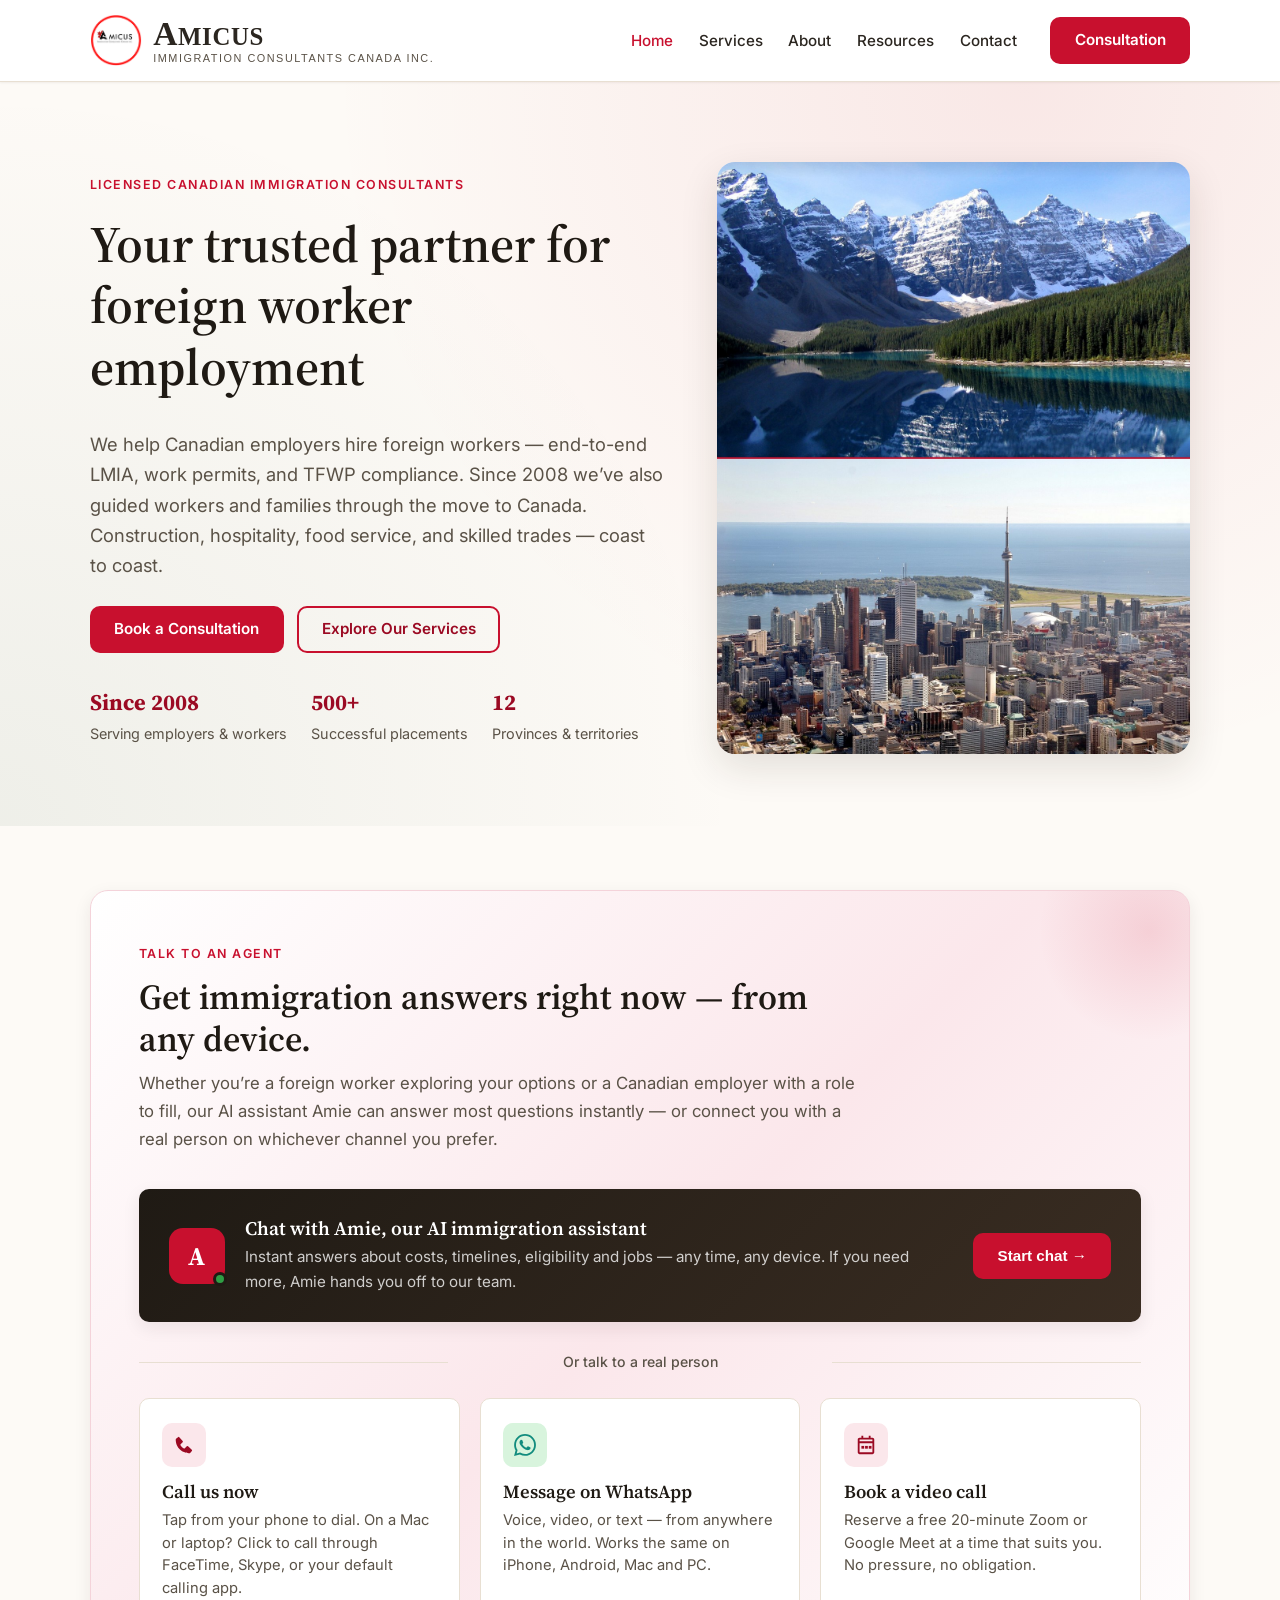
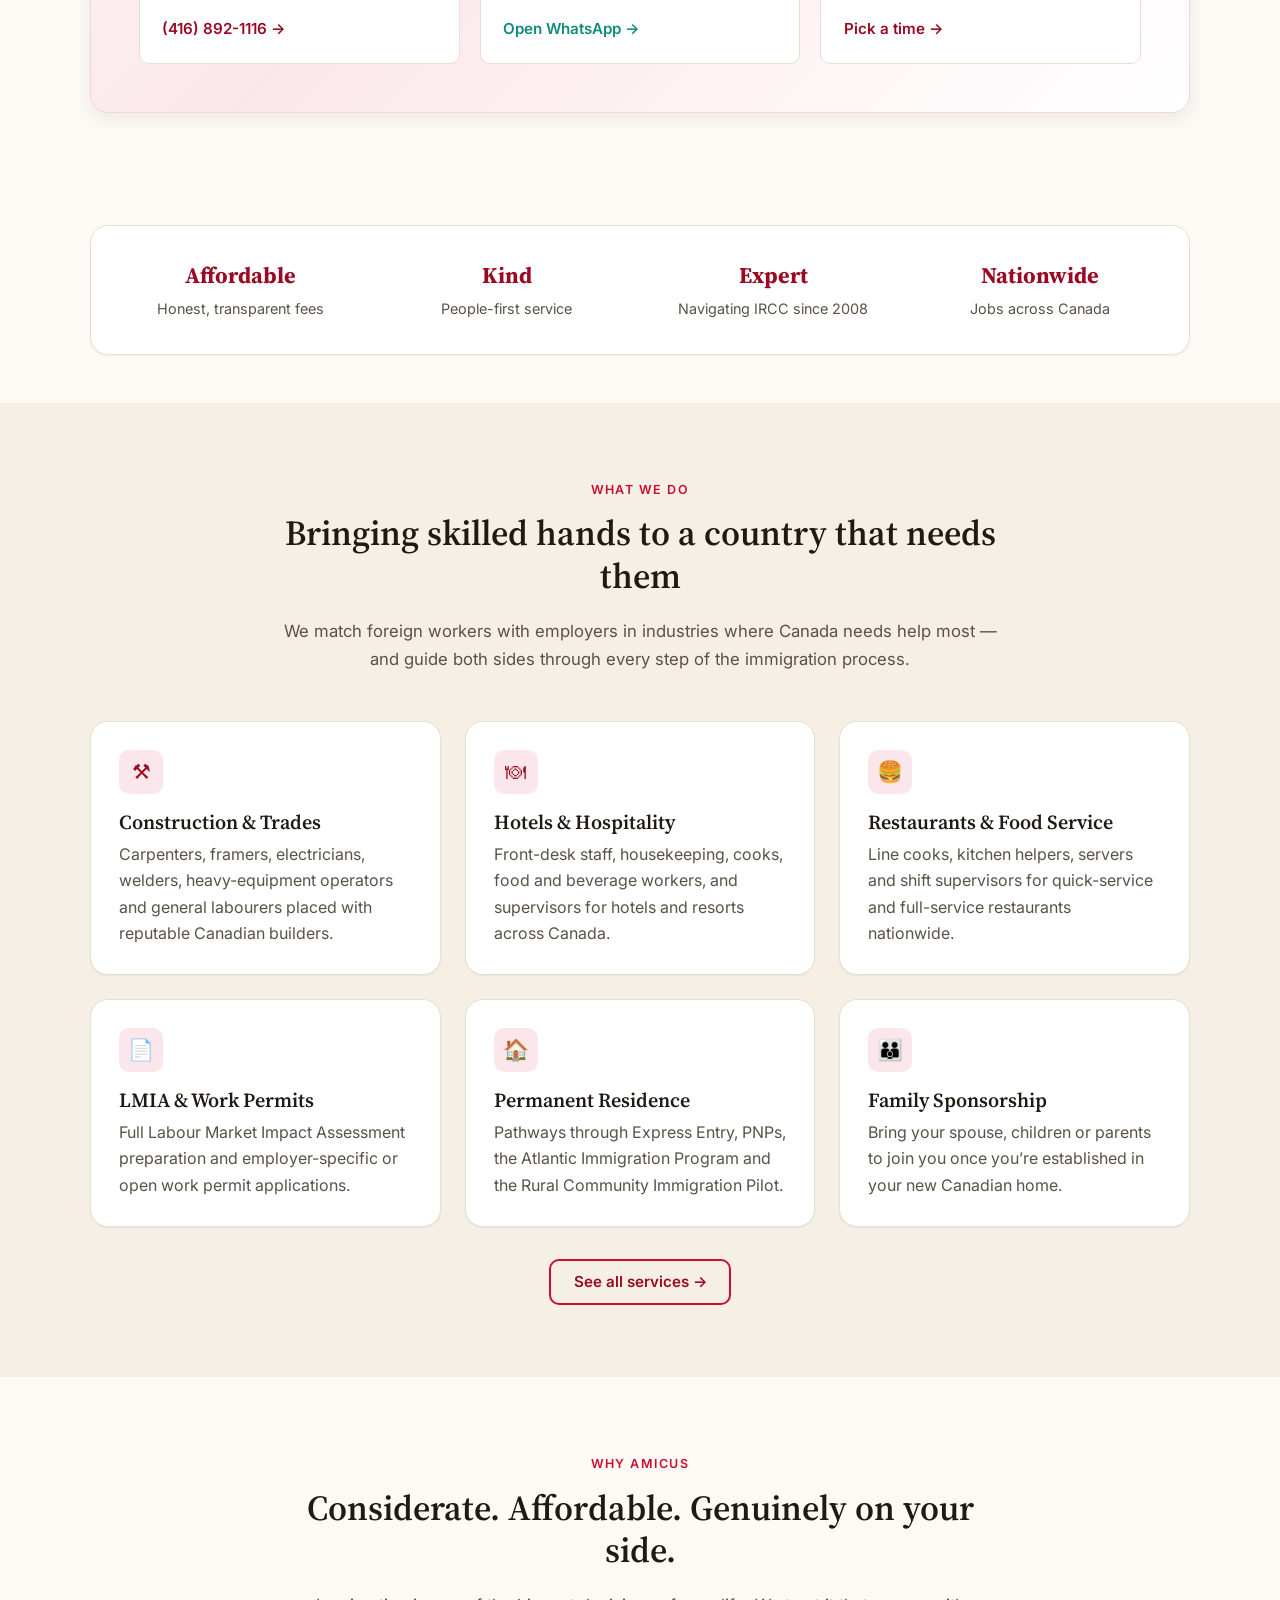
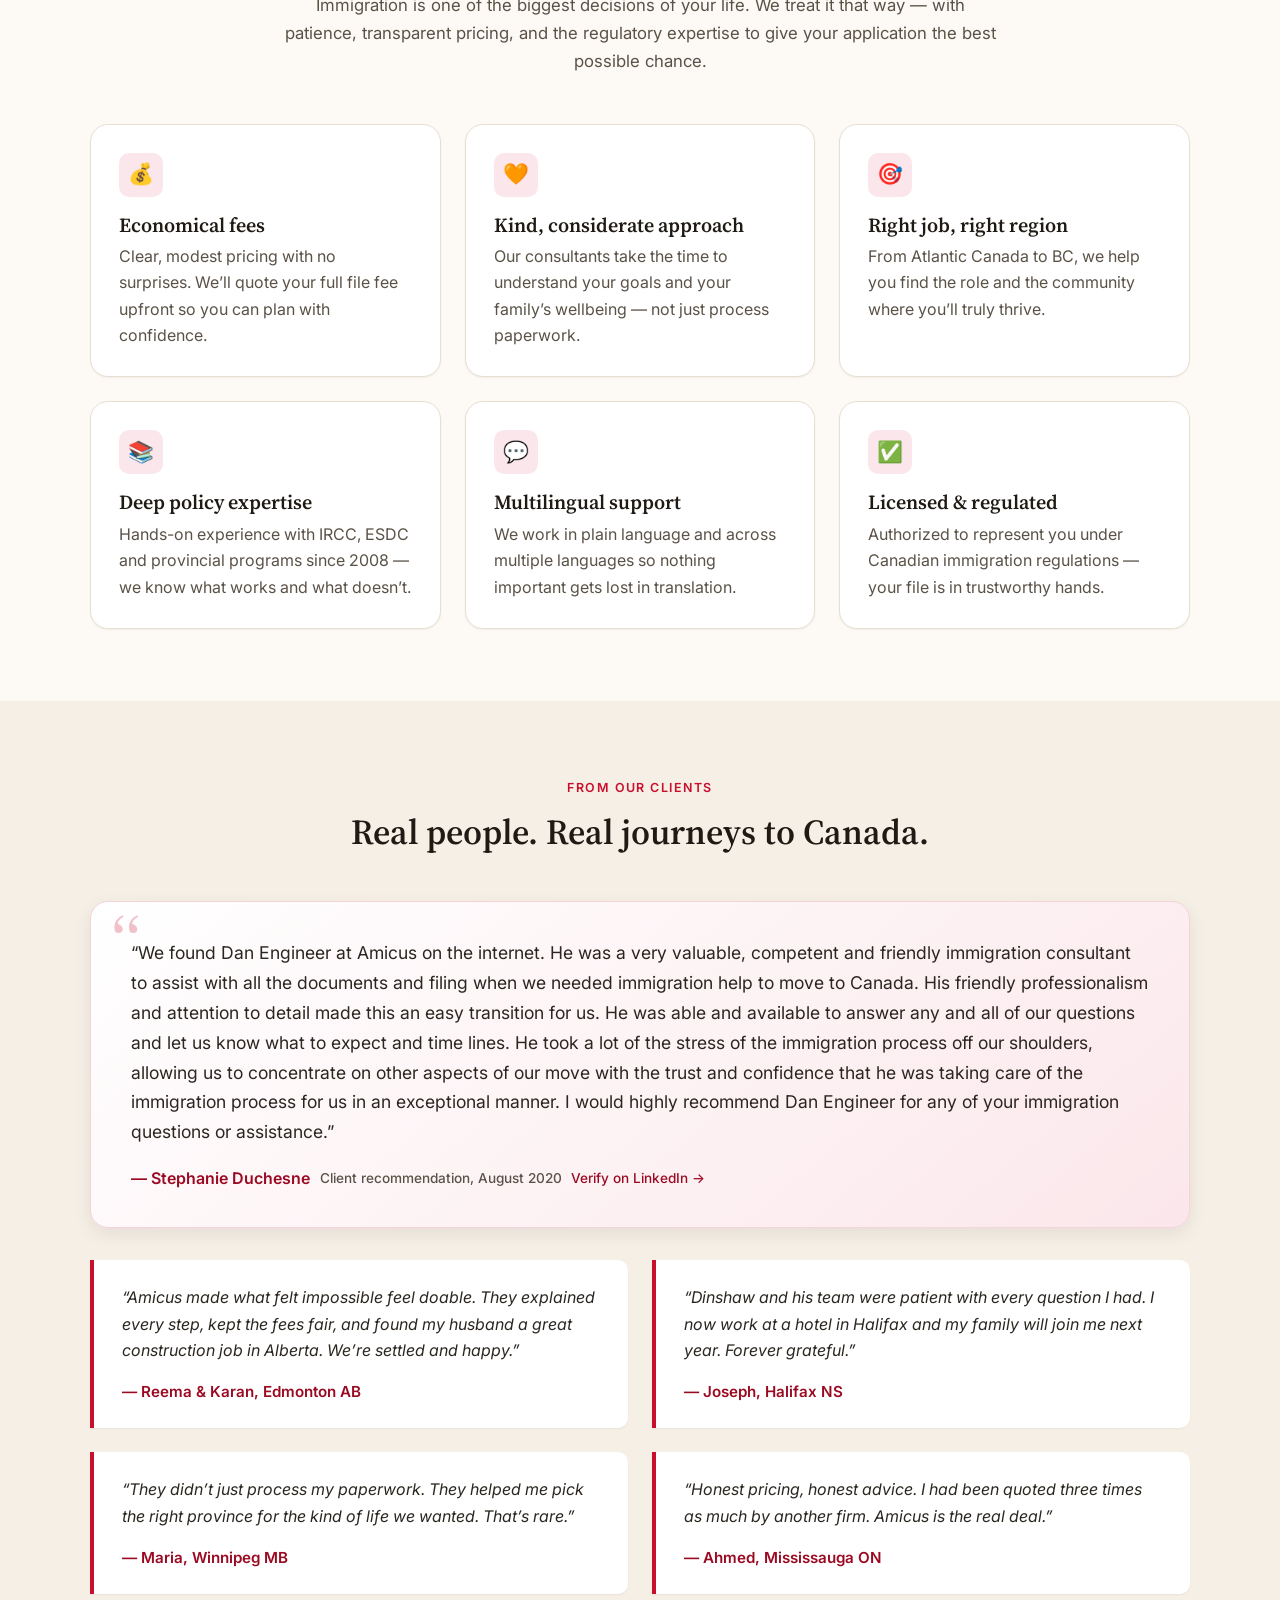
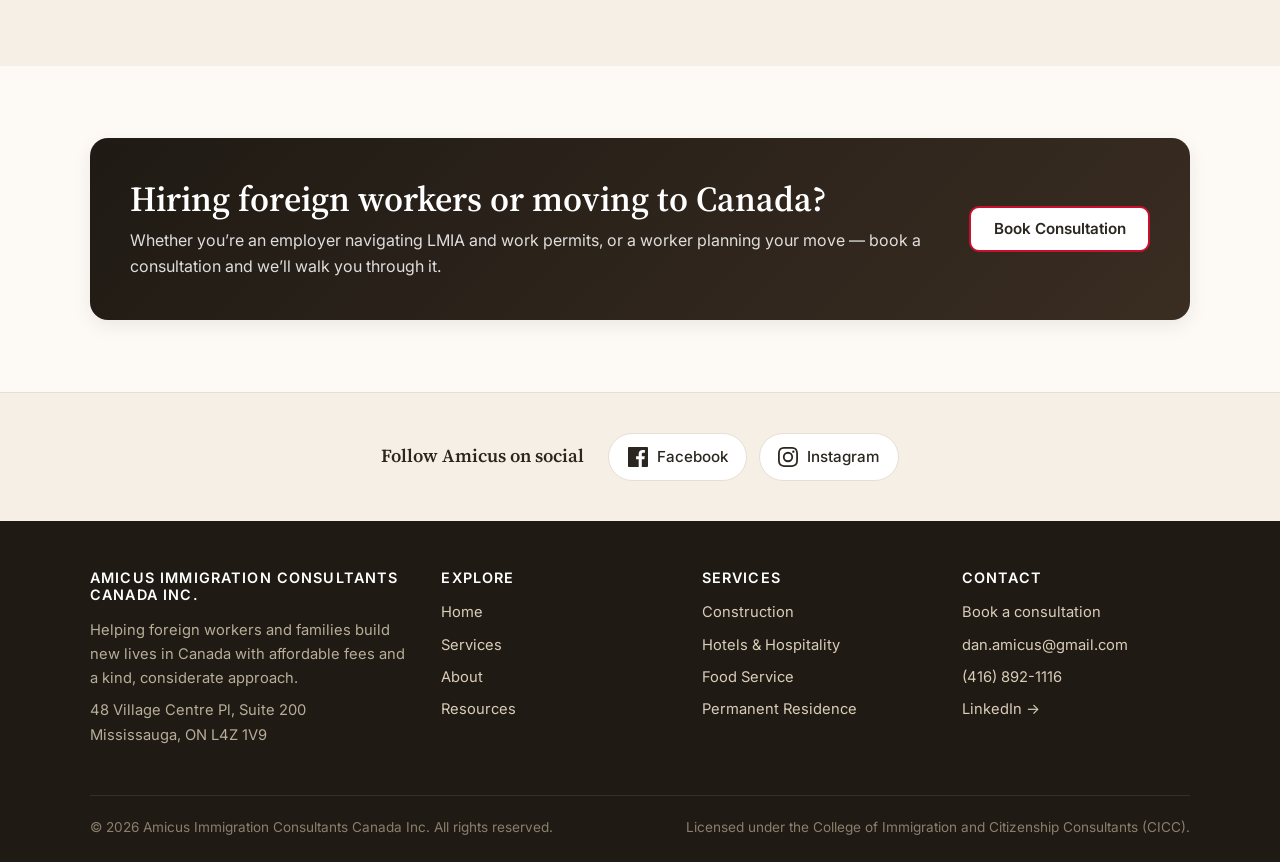
==== commit 5ac39fc5: "updates to focus on employers" ====
--- a/index.html
+++ b/index.html
@@ -6,8 +6,8 @@
 
   <!-- Primary SEO -->
   <title>Canadian Immigration Consultants in Mississauga | Amicus Immigration</title>
-  <meta name="description" content="Mississauga-based Registered Canadian Immigration Consultants (RCIC) helping foreign workers and families move to Canada for construction, hospitality, food service and trades since 2008. Affordable fees, kind service, deep IRCC expertise." />
-  <meta name="keywords" content="Canadian immigration consultant, RCIC Mississauga, foreign worker visa Canada, LMIA consultant, work permit Canada, immigrate to Canada, construction worker immigration, hospitality worker immigration, immigration lawyer alternative, Express Entry Canada, PNP nominee" />
+  <meta name="description" content="Mississauga RCIC helping Canadian employers hire foreign workers via LMIA, TFWP, and work permits. Construction, hospitality, trades. Since 2008." />
+  <meta name="keywords" content="LMIA consultant Canada, hire foreign workers Ontario, Canadian employer immigration, TFWP compliance, LMIA Mississauga, labour shortage solutions, foreign worker recruitment Canada, work permit sponsorship, construction worker LMIA, hospitality worker LMIA, restaurant worker LMIA, RCIC Mississauga, Canadian immigration consultant, immigrate to Canada, Express Entry Canada, PNP nominee" />
   <meta name="author" content="Amicus Immigration Consultants Canada Inc." />
   <meta name="robots" content="index, follow, max-image-preview:large" />
   <meta name="theme-color" content="#c8102e" />
@@ -53,7 +53,7 @@
     "url": "https://amicusimmigration.ca/",
     "logo": "https://amicusimmigration.ca/favicon.png",
     "image": "https://amicusimmigration.ca/images/og-image.png",
-    "telephone": "+1-519-476-0734",
+    "telephone": "+1-416-892-1116",
     "email": "dan.amicus@gmail.com",
     "foundingDate": "2008",
     "priceRange": "$$",
@@ -143,16 +143,16 @@
     <div class="container hero-grid">
       <div>
         <span class="eyebrow">Licensed Canadian Immigration Consultants</span>
-        <h1>Your trusted partners on the journey to a new life in Canada.</h1>
-        <p class="lead">Since 2008, Amicus has helped foreign workers and families move to Canada for jobs in construction, hotels, restaurants and skilled trades — with affordable fees, a kind approach, and deep knowledge of Canadian immigration policy.</p>
+        <h1>Your trusted partner for foreign worker employment</h1>
+        <p class="lead">We help Canadian employers hire foreign workers — end-to-end LMIA, work permits, and TFWP compliance. Since 2008 we&rsquo;ve also guided workers and families through the move to Canada. Construction, hospitality, food service, and skilled trades — coast to coast.</p>
         <div class="hero-cta">
           <a href="contact.html" class="btn btn-primary">Book a Consultation</a>
           <a href="services.html" class="btn btn-outline">Explore Our Services</a>
         </div>
         <div class="hero-trust">
-          <span><strong>Since 2008</strong>Helping families settle</span>
+          <span><strong>Since 2008</strong>Serving employers &amp; workers</span>
           <span><strong>500+</strong>Successful placements</span>
-          <span><strong>13</strong>Provinces &amp; territories covered</span>
+          <span><strong>12</strong>Provinces &amp; territories</span>
         </div>
       </div>
       <div class="hero-visual" aria-hidden="true">
@@ -203,16 +203,16 @@
         <div class="talk-divider"><span>Or talk to a real person</span></div>
 
         <div class="talk-options">
-          <a class="talk-option talk-option--call" href="tel:+15194760734">
+          <a class="talk-option talk-option--call" href="tel:+14168921116">
             <div class="talk-option-icon" aria-hidden="true">
               <svg viewBox="0 0 24 24" fill="currentColor"><path d="M20.487 17.14l-4.065-3.696a1 1 0 0 0-1.391.043l-2.393 2.461c-.576-.11-1.734-.471-2.926-1.66-1.192-1.193-1.553-2.354-1.66-2.926l2.459-2.394a1 1 0 0 0 .043-1.391L6.859 3.513a1 1 0 0 0-1.391-.087l-2.17 1.861a1 1 0 0 0-.29.649c-.015.25-.301 6.172 4.291 10.766C11.305 20.707 16.323 21 17.705 21c.202 0 .326-.006.359-.008a.992.992 0 0 0 .648-.291l1.86-2.171a.999.999 0 0 0-.085-1.39z"/></svg>
             </div>
             <h3>Call us now</h3>
             <p>Tap from your phone to dial. On a Mac or laptop? Click to call through FaceTime, Skype, or your default calling app.</p>
-            <span class="talk-option-cta">(519) 476-0734 &rarr;</span>
+            <span class="talk-option-cta">(416) 892-1116 &rarr;</span>
           </a>
 
-          <a class="talk-option talk-option--whatsapp" href="https://wa.me/15194760734?text=Hi%20Amicus%2C%20I%27d%20like%20to%20talk%20about%20immigrating%20to%20Canada." target="_blank" rel="noopener">
+          <a class="talk-option talk-option--whatsapp" href="https://wa.me/14168921116?text=Hi%20Amicus%2C%20I%27d%20like%20to%20talk%20about%20immigrating%20to%20Canada." target="_blank" rel="noopener">
             <div class="talk-option-icon" aria-hidden="true">
               <svg viewBox="0 0 24 24" fill="currentColor"><path d="M.057 24l1.687-6.163c-1.041-1.804-1.588-3.849-1.587-5.946.003-6.556 5.338-11.891 11.893-11.891 3.181.001 6.167 1.24 8.413 3.488 2.245 2.248 3.481 5.236 3.48 8.414-.003 6.557-5.338 11.892-11.893 11.892-1.99-.001-3.951-.5-5.688-1.448l-6.305 1.654zm6.597-3.807c1.676.995 3.276 1.591 5.392 1.592 5.448 0 9.886-4.434 9.889-9.885.002-5.462-4.415-9.89-9.881-9.892-5.452 0-9.887 4.434-9.889 9.884-.001 2.225.651 3.891 1.746 5.634l-.999 3.648 3.742-.981zm11.387-5.464c-.074-.124-.272-.198-.57-.347-.297-.149-1.758-.868-2.031-.967-.272-.099-.47-.149-.669.149-.198.297-.768.967-.941 1.165-.173.198-.347.223-.644.074-.297-.149-1.255-.462-2.39-1.475-.883-.788-1.48-1.761-1.653-2.059-.173-.297-.018-.458.13-.606.134-.133.297-.347.446-.521.151-.172.2-.296.3-.495.099-.198.05-.372-.025-.521-.075-.148-.669-1.611-.916-2.206-.242-.579-.487-.501-.669-.51l-.57-.01c-.198 0-.52.074-.792.372s-1.04 1.016-1.04 2.479 1.065 2.876 1.213 3.074c.149.198 2.095 3.2 5.076 4.487.709.306 1.263.489 1.694.626.712.226 1.36.194 1.872.118.571-.085 1.758-.719 2.006-1.413.248-.695.248-1.29.173-1.414z"/></svg>
             </div>
@@ -378,8 +378,8 @@
     <div class="container">
       <div class="cta-banner">
         <div>
-          <h2>Ready to start your Canadian journey?</h2>
-          <p>Book a free, no-obligation consultation. We&rsquo;ll listen to your situation and tell you exactly what&rsquo;s possible.</p>
+          <h2>Hiring foreign workers or moving to Canada?</h2>
+          <p>Whether you&rsquo;re an employer navigating LMIA and work permits, or a worker planning your move — book a consultation and we&rsquo;ll walk you through it.</p>
         </div>
         <a href="contact.html" class="btn btn-light">Book Consultation</a>
       </div>
@@ -430,7 +430,7 @@
           <h4>Contact</h4>
           <p><a href="contact.html">Book a consultation</a></p>
           <p><a href="mailto:dan.amicus@gmail.com">dan.amicus@gmail.com</a></p>
-          <p><a href="tel:+15194760734">(519) 476-0734</a></p>
+          <p><a href="tel:+14168921116">(416) 892-1116</a></p>
           <p><a href="https://www.linkedin.com/in/dan-engineer-rcic-58130929/" target="_blank" rel="noopener">LinkedIn &rarr;</a></p>
         </div>
       </div>
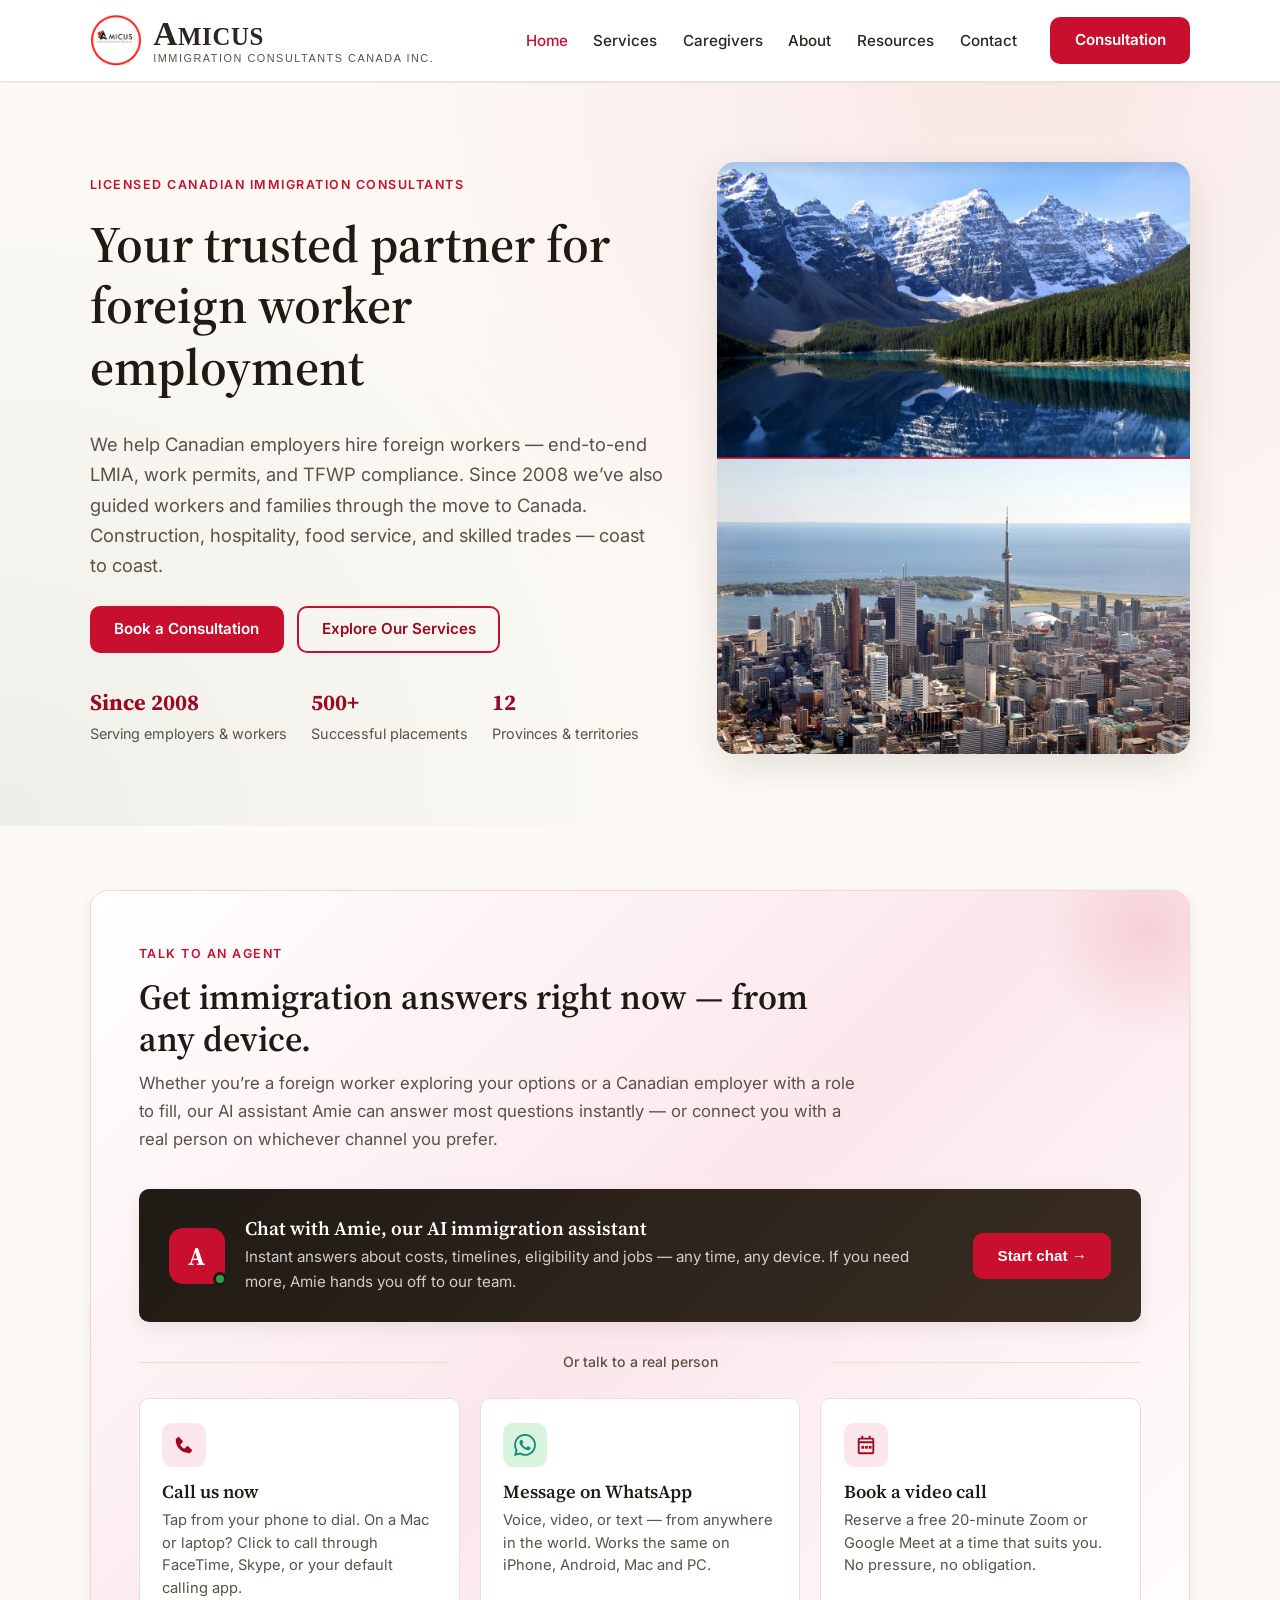
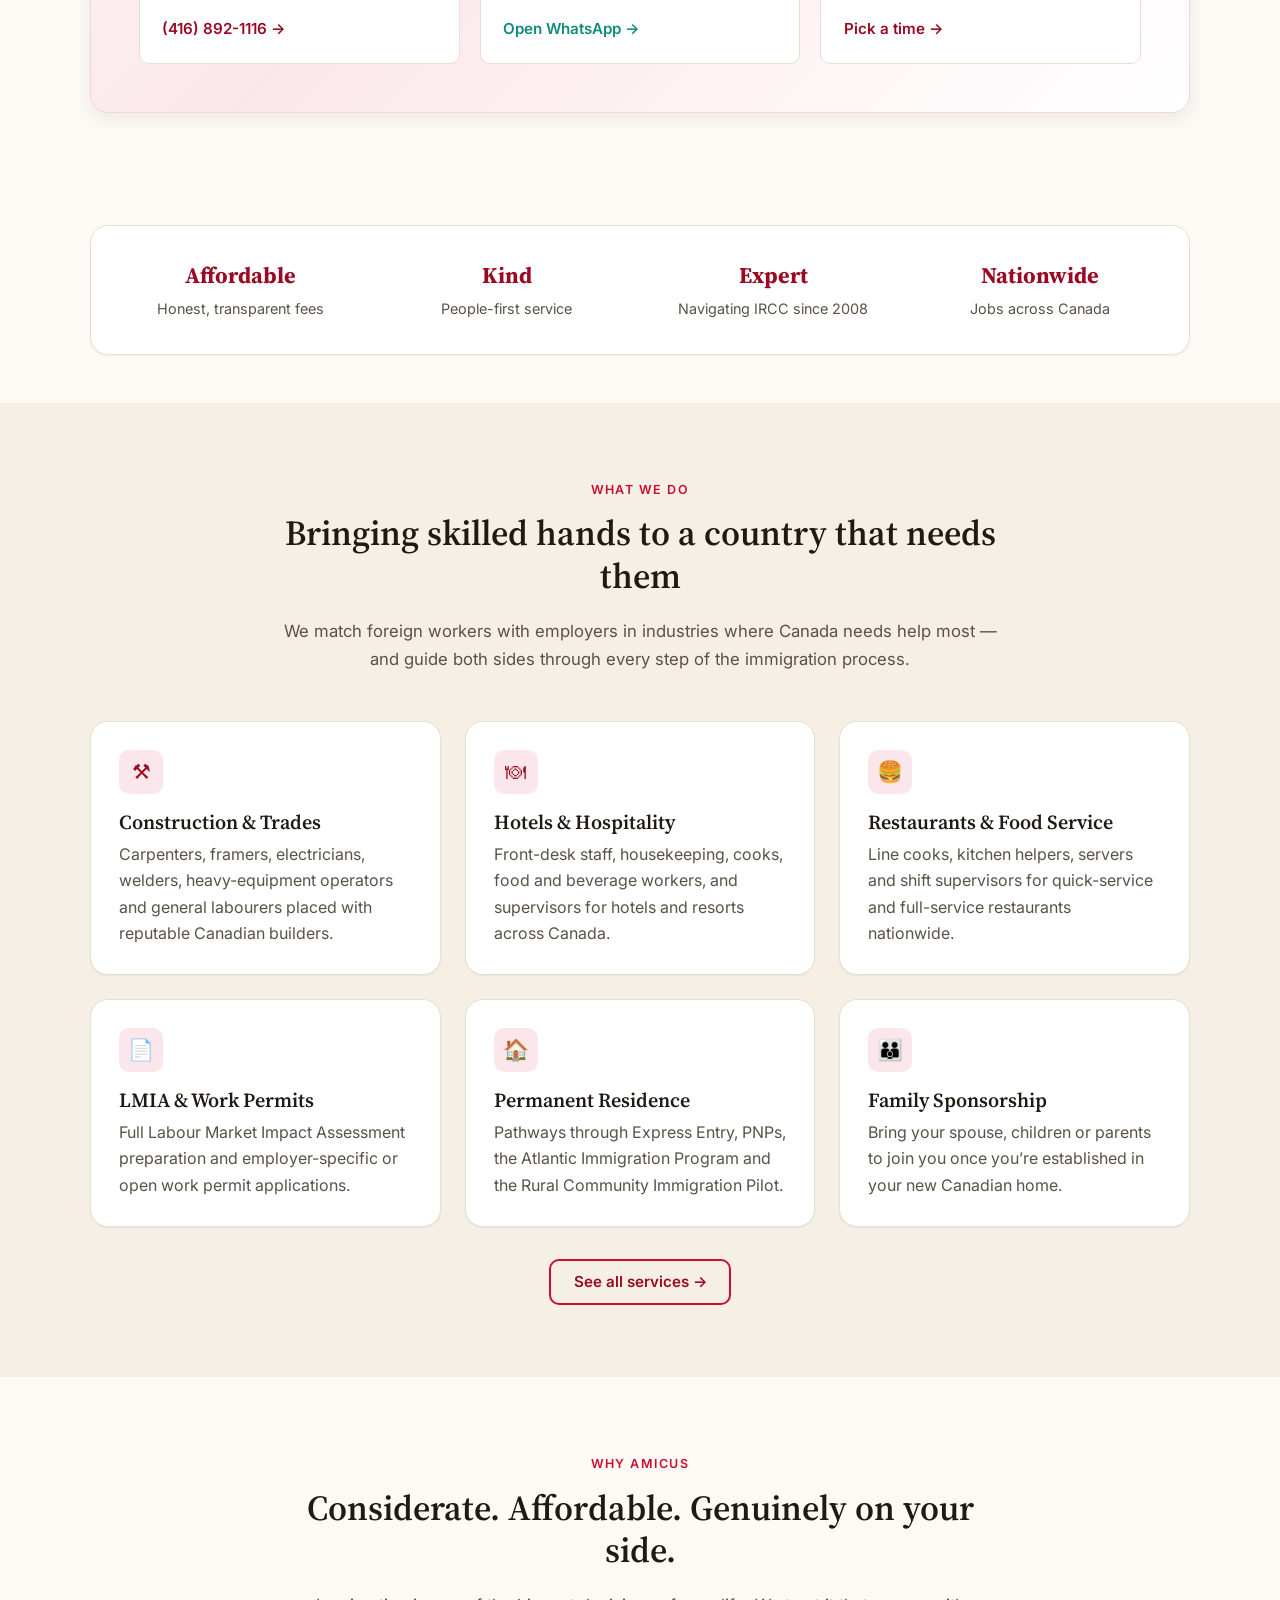
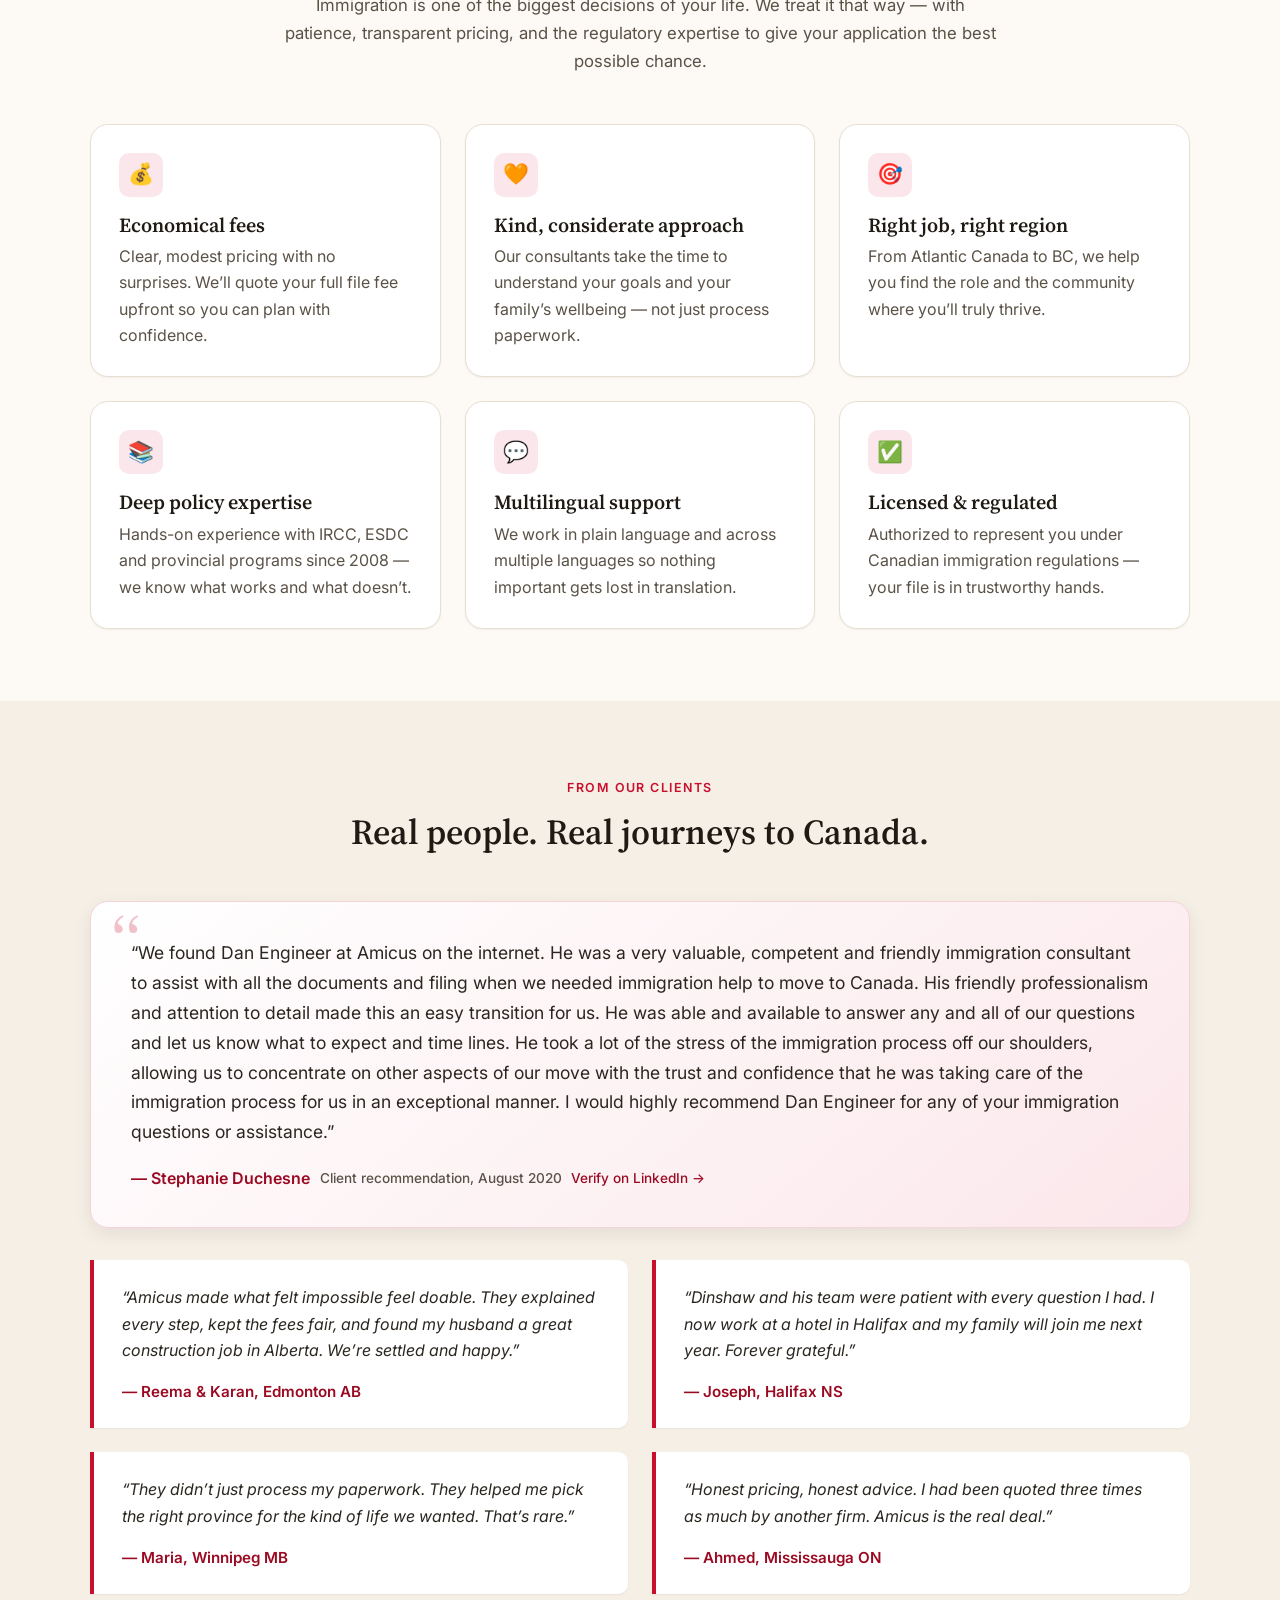
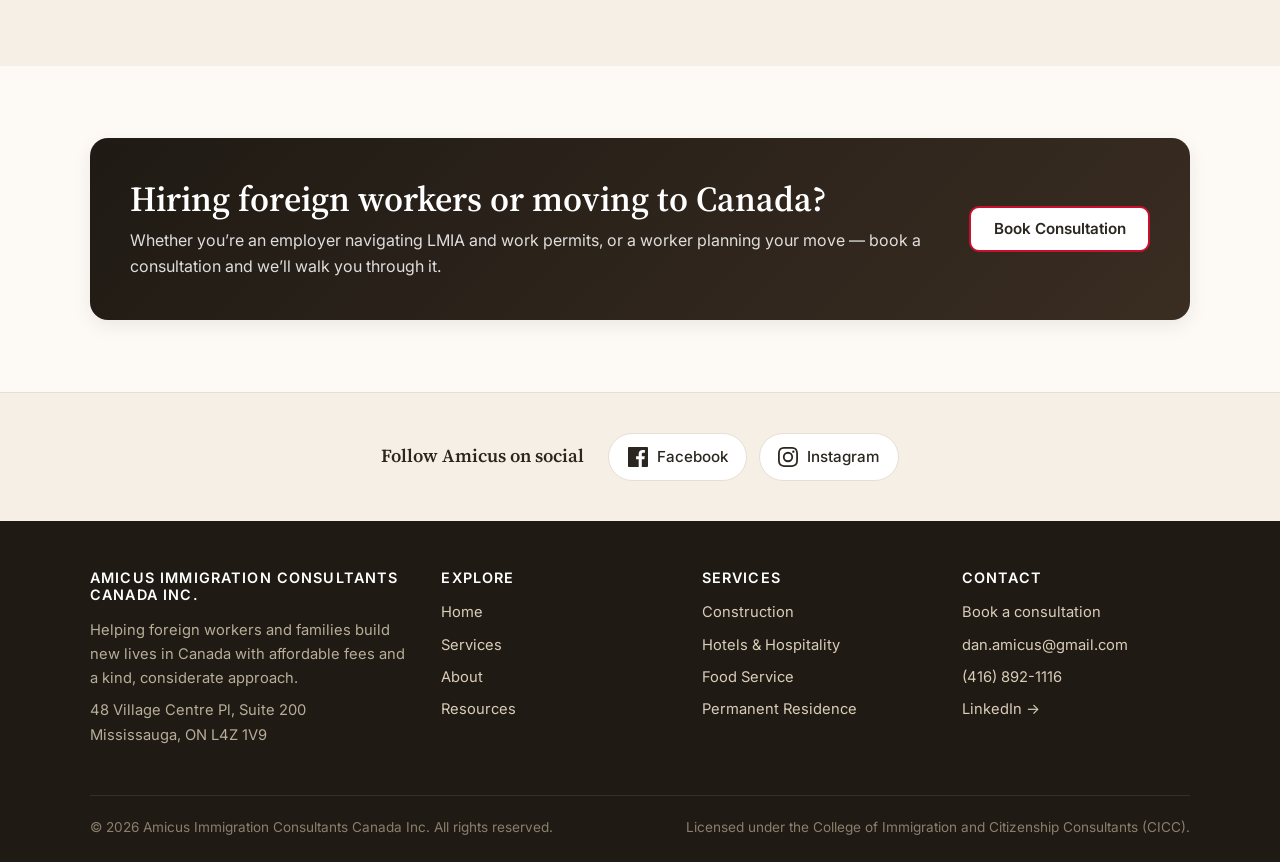
==== commit b60d439c: "Add Caregivers & Nannies page; link from nav, services, sitemap Co-Authored-By: Claude Opus 4.8 <nor" ====
--- a/index.html
+++ b/index.html
@@ -130,6 +130,7 @@
       <nav class="nav" aria-label="Primary">
         <a href="index.html">Home</a>
         <a href="services.html">Services</a>
+        <a href="caregivers.html">Caregivers</a>
         <a href="about.html">About</a>
         <a href="resources.html">Resources</a>
         <a href="contact.html">Contact</a>
